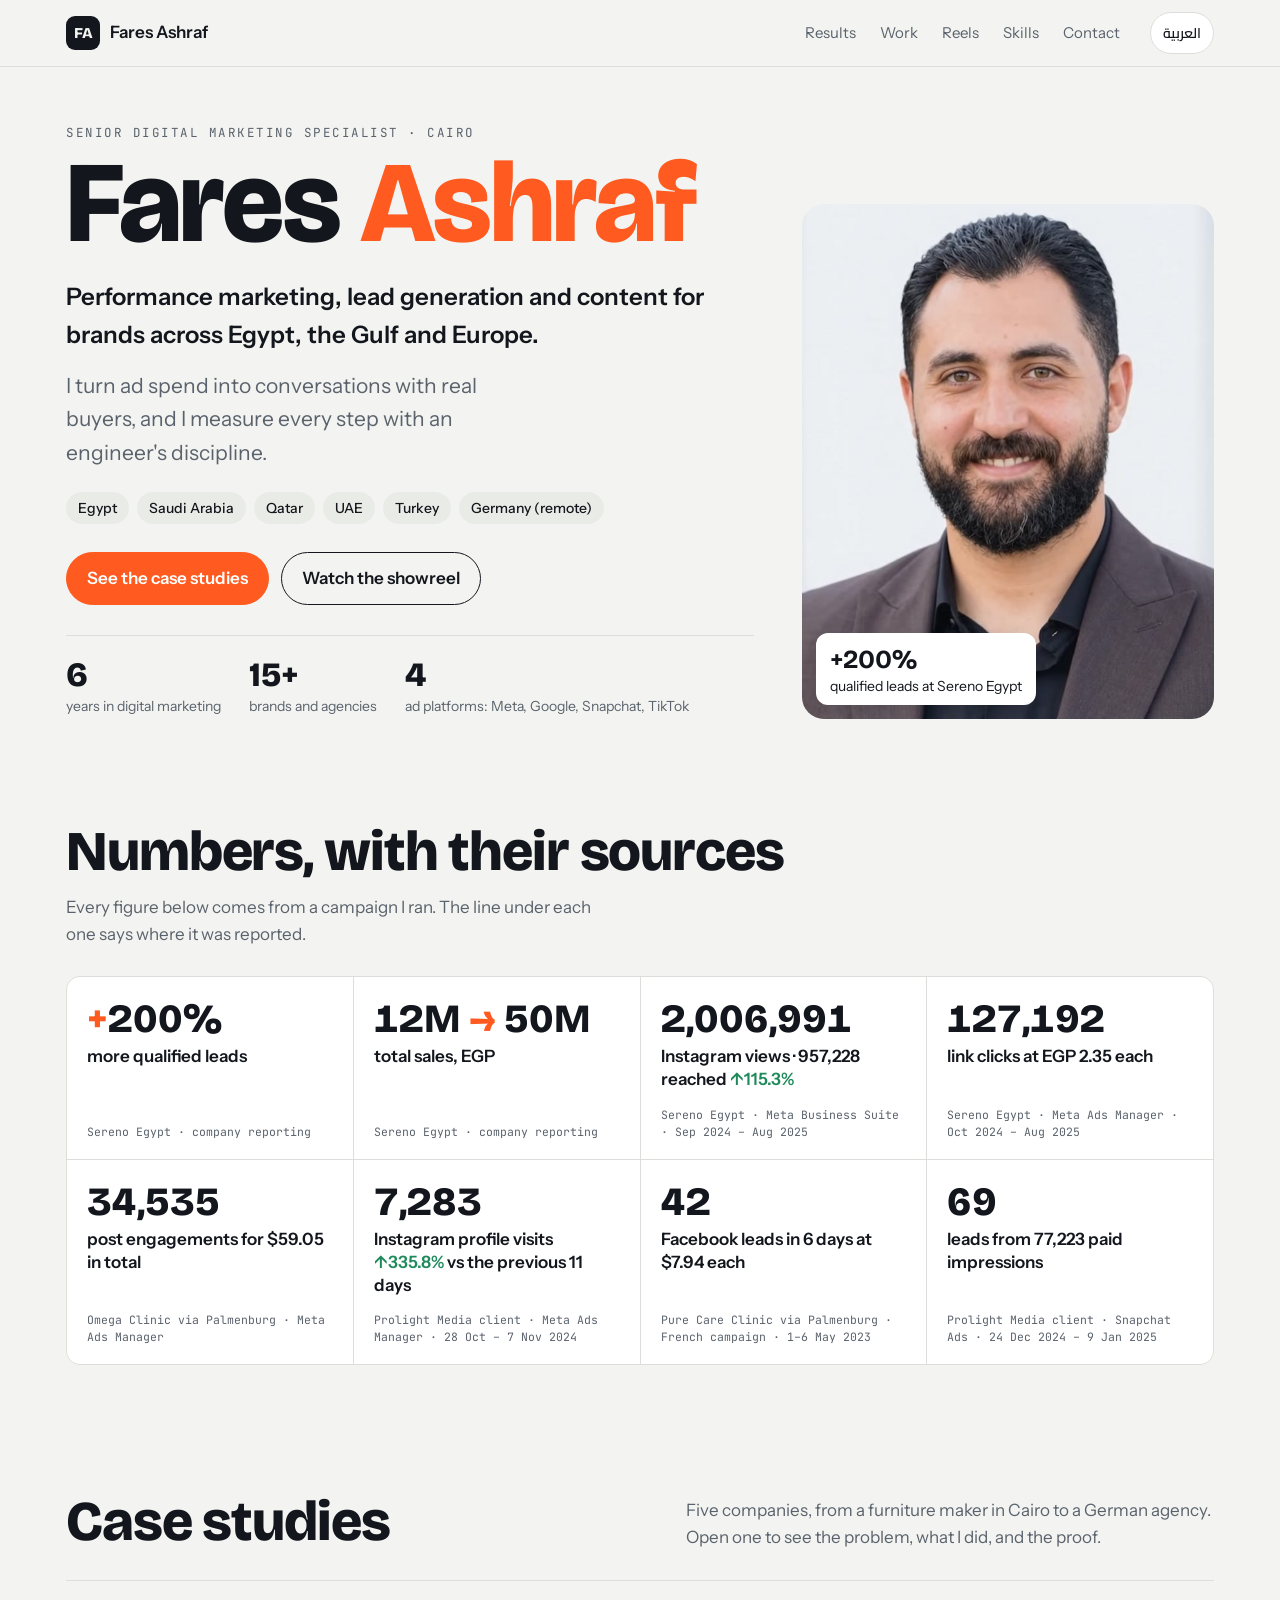
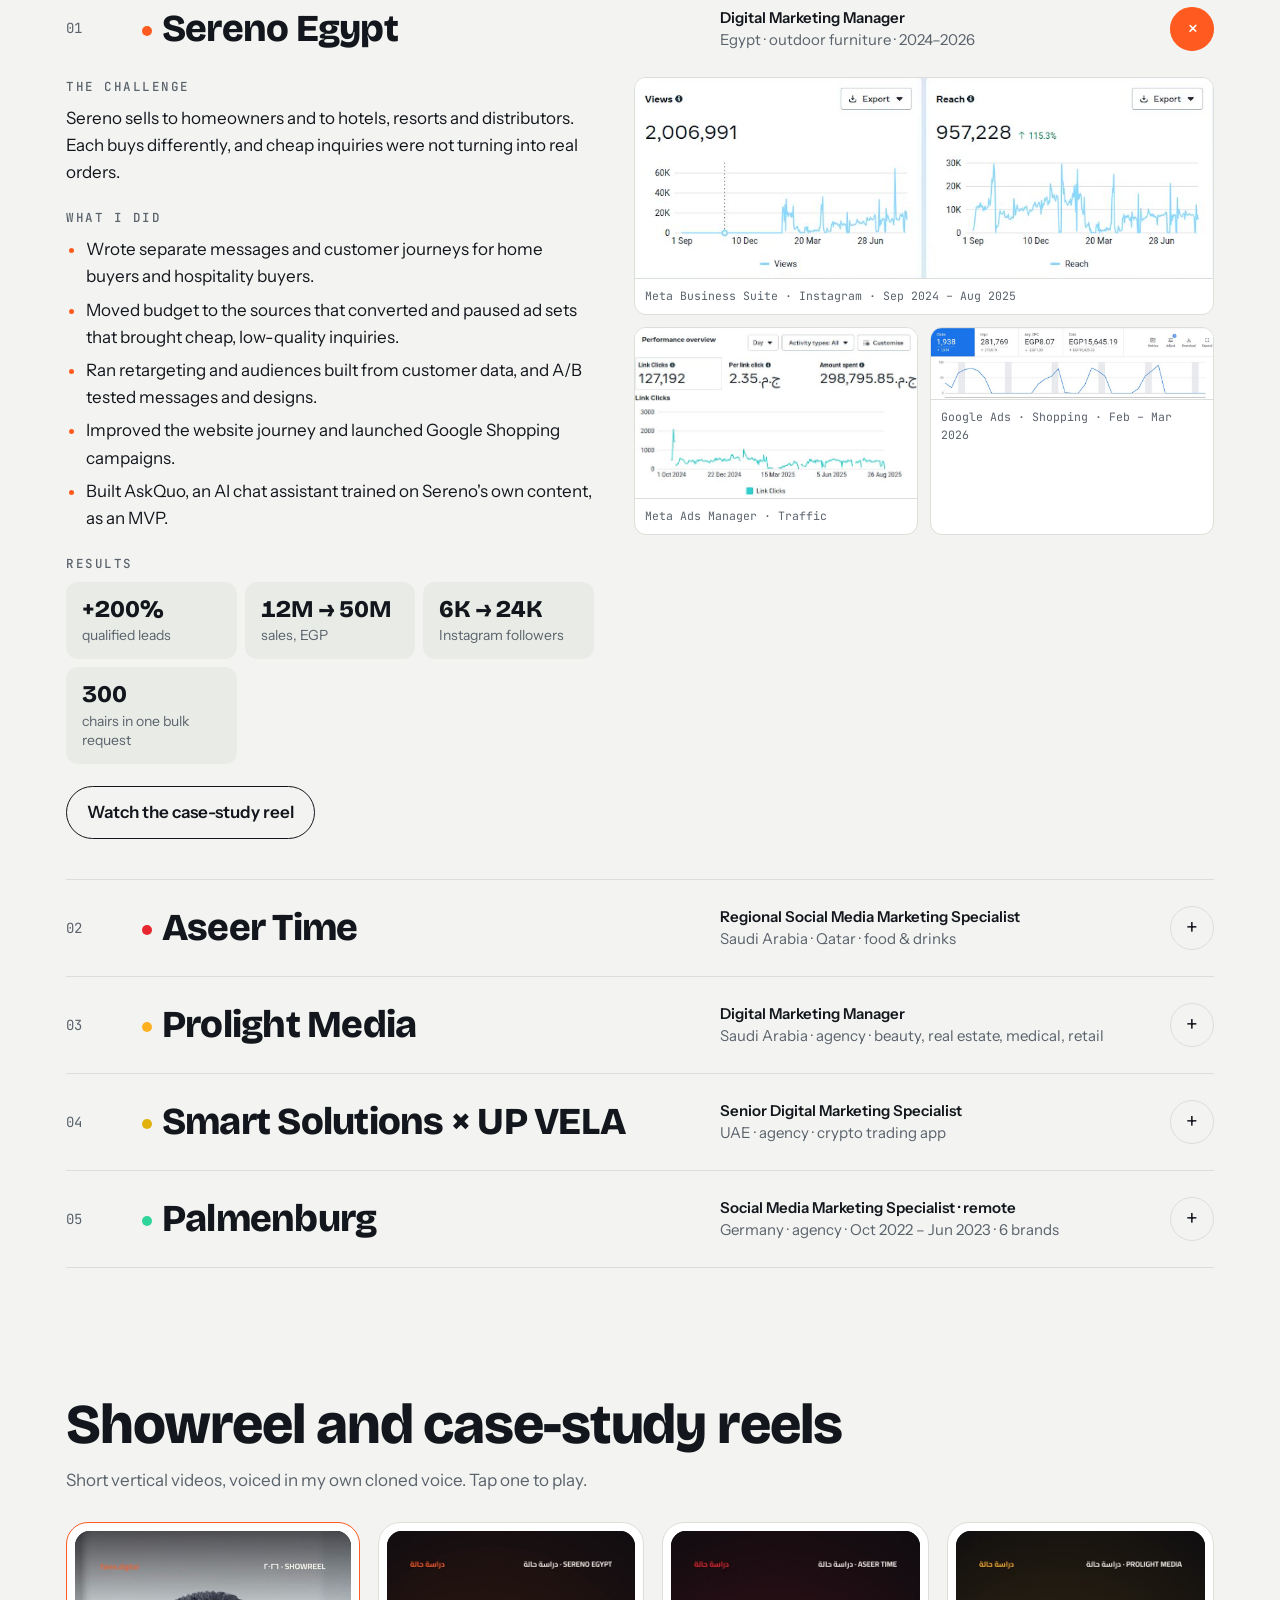
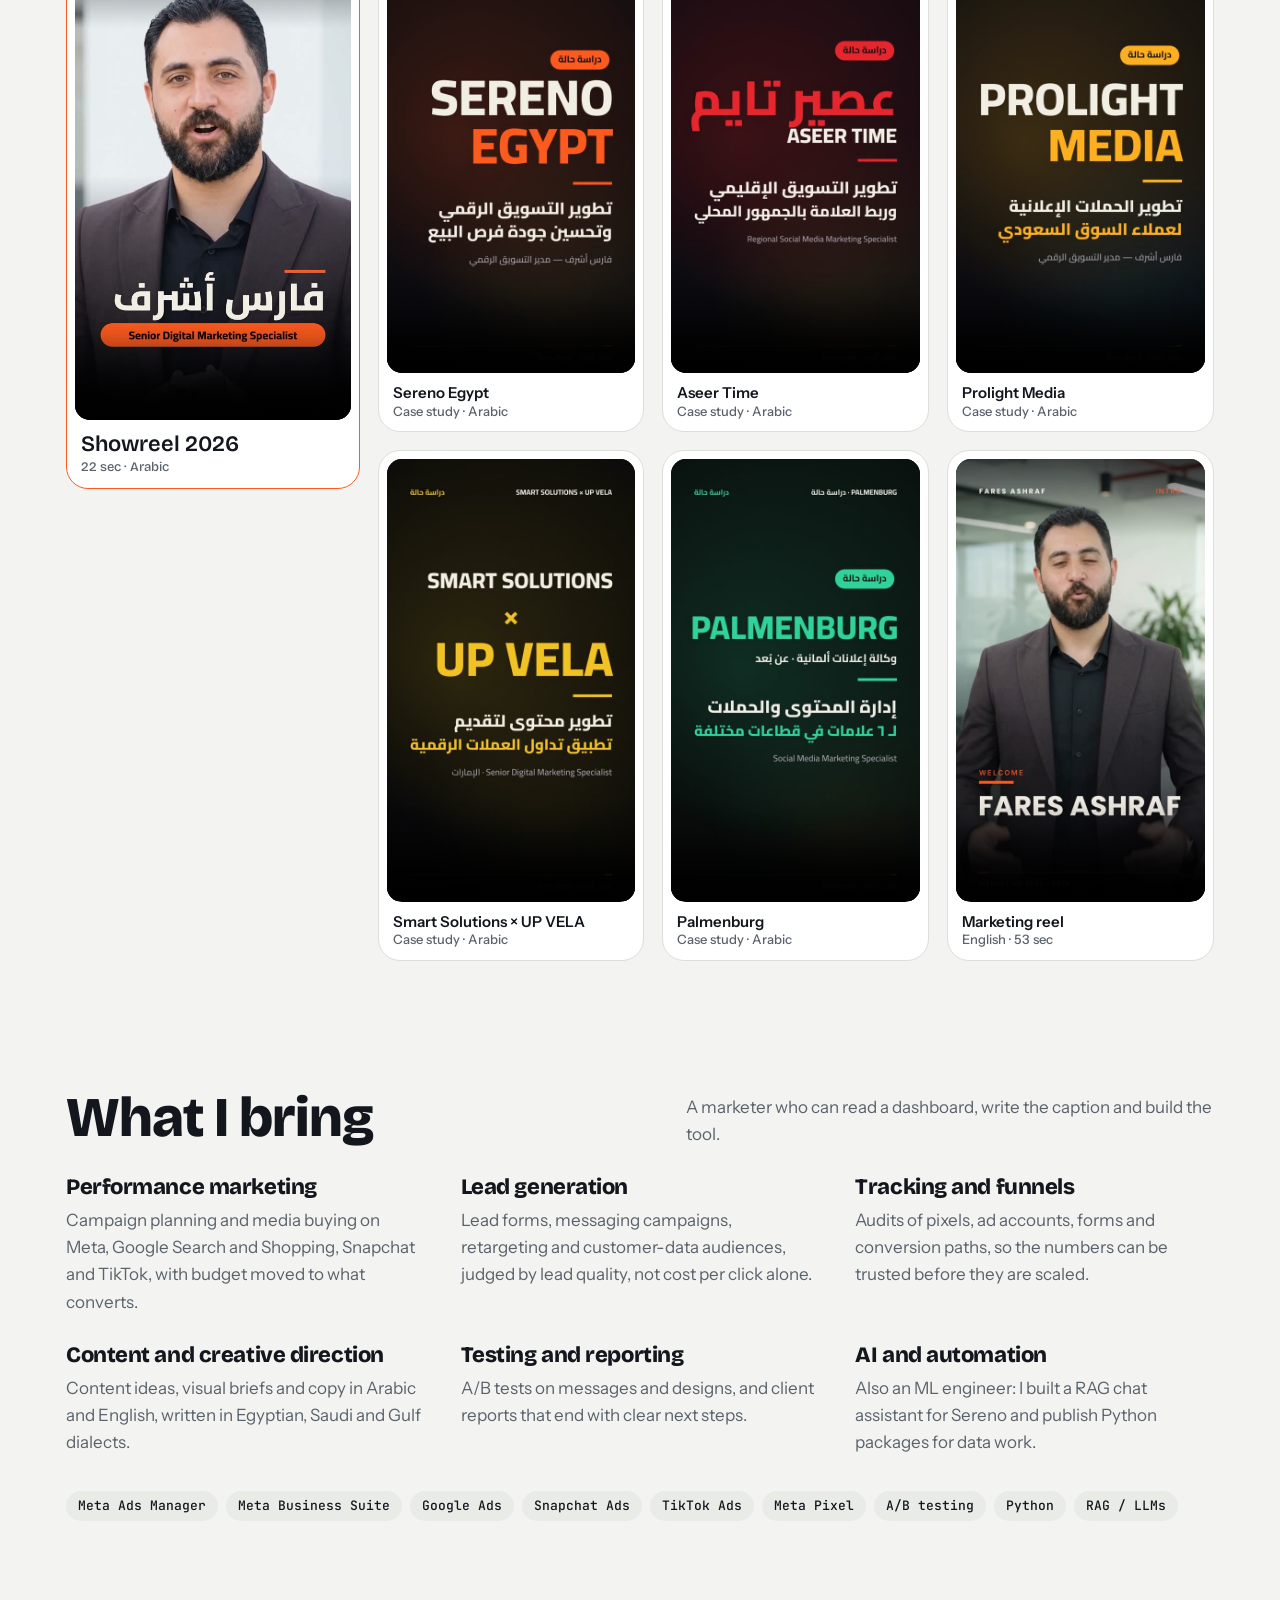
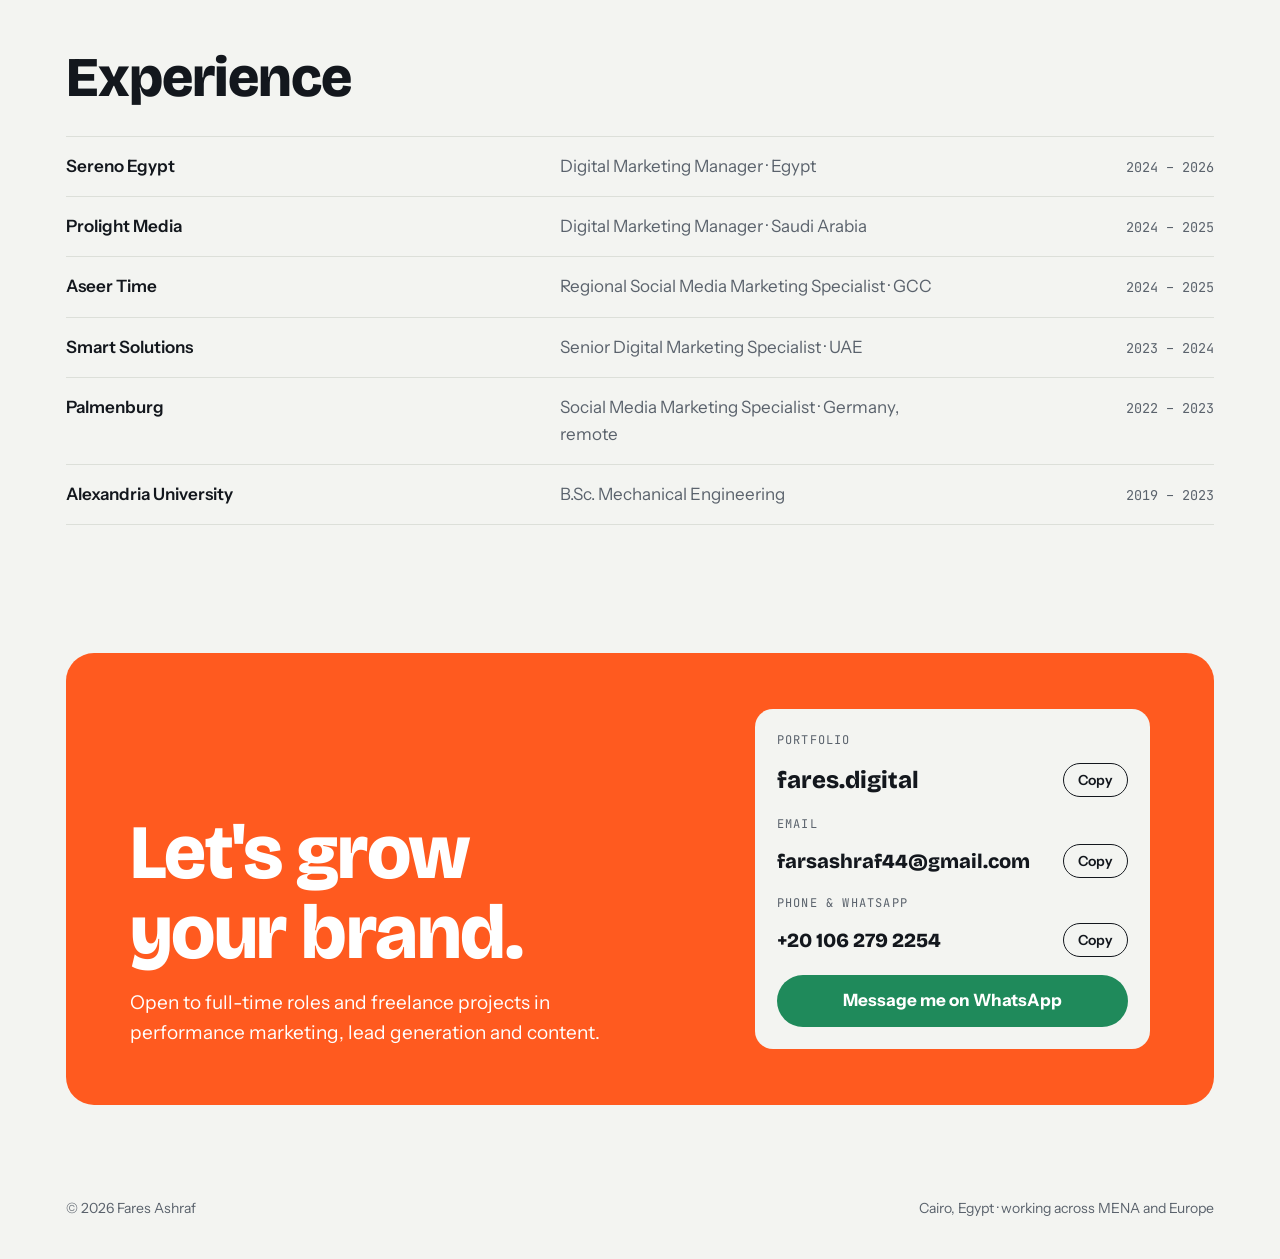
==== index.html @ 630a59ff "Add fares.digital portfolio site Static single-page portfolio (English/Arabic) with case studies, so" ====
<!doctype html>
<html lang="en" dir="ltr">
<head>
<meta charset="utf-8">
<meta name="viewport" content="width=device-width, initial-scale=1, viewport-fit=cover">
<title>Fares Ashraf · Marketing Portfolio</title>
<meta name="description" content="Fares Ashraf — Senior Digital Marketing Specialist. Performance marketing, lead generation and content for brands in Egypt, the Gulf and Europe.">
<meta name="author" content="Fares Ashraf">
<link rel="canonical" href="https://fares.digital/">
<link rel="icon" href="assets/favicon.svg" type="image/svg+xml">
<meta property="og:type" content="website">
<meta property="og:url" content="https://fares.digital/">
<meta property="og:title" content="Fares Ashraf · Senior Digital Marketing Specialist">
<meta property="og:description" content="Performance marketing, lead generation and content for brands across Egypt, the Gulf and Europe. Case studies, sourced results and showreel.">
<meta property="og:image" content="https://fares.digital/assets/img/og-image.jpg">
<meta name="twitter:card" content="summary_large_image">
<meta name="theme-color" content="#F3F4F1" media="(prefers-color-scheme: light)">
<meta name="theme-color" content="#0F1215" media="(prefers-color-scheme: dark)">
<link rel="preconnect" href="https://fonts.googleapis.com">
<link rel="preconnect" href="https://fonts.gstatic.com" crossorigin>
<link rel="stylesheet" href="https://fonts.googleapis.com/css2?family=Bricolage+Grotesque:opsz,wght@12..96,600;12..96,800&family=Instrument+Sans:wght@400;500;600&family=JetBrains+Mono:wght@500&family=Cairo:wght@500;700;800&display=swap">
<style>
:root{padding-top:env(safe-area-inset-top,0px);padding-bottom:env(safe-area-inset-bottom,0px)}
body{margin:0} img{max-width:100%} [hidden]{display:none!important}
</style>
<style>
/* Layout: an ad-manager ledger — every result is a KPI tile with its source line; case studies are campaign rows you open. */
:root{
  --paper:#F3F4F1; --card:#FFFFFF; --ink:#13171D; --muted:#5A626C; --line:#DCDFD9;
  --accent:#FF5A1F; --accent-ink:#B63B0D; --on-accent:#FFFFFF; --good:#1F8A5B; --chip:#E9ECE6;
  --display:"Bricolage Grotesque","Cairo",ui-sans-serif,system-ui,sans-serif;
  --body:"Instrument Sans","Cairo",ui-sans-serif,system-ui,sans-serif;
  --mono:"JetBrains Mono",ui-monospace,SFMono-Regular,Menlo,monospace;
  --r:14px; --max:1180px;
}
@media (prefers-color-scheme: dark){:root:not([data-theme="light"]){
  --paper:#0F1215; --card:#161A1F; --ink:#ECEDE9; --muted:#9AA2AB; --line:#262B32;
  --accent:#FF6A33; --accent-ink:#FF8D61; --on-accent:#140A05; --good:#4CC28E; --chip:#1E232A; color-scheme:dark}}
:root[data-theme="dark"]{
  --paper:#0F1215; --card:#161A1F; --ink:#ECEDE9; --muted:#9AA2AB; --line:#262B32;
  --accent:#FF6A33; --accent-ink:#FF8D61; --on-accent:#140A05; --good:#4CC28E; --chip:#1E232A; color-scheme:dark}
html[lang="ar"]{--display:"Cairo",ui-sans-serif,system-ui,sans-serif;--body:"Cairo",ui-sans-serif,system-ui,sans-serif}

*{box-sizing:border-box}
html{scroll-behavior:smooth}
@media (prefers-reduced-motion: reduce){html{scroll-behavior:auto}*{animation:none!important;transition:none!important}}
body{background:var(--paper);color:var(--ink);font-family:var(--body);font-size:17px;line-height:1.6;-webkit-font-smoothing:antialiased}
body::before{content:"";position:fixed;inset:0 0 auto;height:env(safe-area-inset-top,0px);z-index:10;background:var(--paper)}
a{color:inherit}
:focus-visible{outline:3px solid var(--accent);outline-offset:3px;border-radius:6px}
.wrap{max-width:var(--max);margin:0 auto;padding-left:max(16px,env(safe-area-inset-left,0px));padding-right:max(16px,env(safe-area-inset-right,0px))}
h1,h2,h3{font-family:var(--display);line-height:1.05;text-wrap:balance;margin:0;letter-spacing:-.02em}
html[lang="ar"] h1,html[lang="ar"] h2,html[lang="ar"] h3{letter-spacing:0;line-height:1.25}
p{margin:0}
.eyebrow{font-family:var(--mono);font-size:12.5px;letter-spacing:.12em;text-transform:uppercase;color:var(--muted)}
html[lang="ar"] .eyebrow{font-family:var(--body);letter-spacing:0;font-size:14px;font-weight:700}
.mono{font-family:var(--mono);font-variant-numeric:tabular-nums}

/* header */
header{position:sticky;top:env(safe-area-inset-top,0px);z-index:20;background:color-mix(in oklab,var(--paper) 88%,transparent);backdrop-filter:blur(10px);border-bottom:1px solid var(--line)}
.bar{display:flex;align-items:center;gap:20px;padding-block:12px}
.mark{display:flex;align-items:center;gap:10px;text-decoration:none;font-weight:600}
.mark b{display:grid;place-items:center;width:34px;height:34px;border-radius:9px;background:var(--ink);color:var(--paper);font-family:var(--display);font-weight:800;font-size:15px}
nav{display:flex;gap:4px;margin-inline-start:auto;flex-wrap:wrap}
nav a{text-decoration:none;font-size:15px;padding:6px 10px;border-radius:8px;color:var(--muted)}
nav a:hover{color:var(--ink);background:var(--chip)}
.lang{border:1px solid var(--line);background:var(--card);color:var(--ink);font:600 14px var(--body);padding:7px 12px;border-radius:999px;cursor:pointer}
.lang:hover{border-color:var(--ink)}
@media (max-width:760px){nav{display:none}.lang{margin-inline-start:auto}}

/* hero */
.hero{display:grid;grid-template-columns:1.25fr .75fr;gap:48px;align-items:end;padding-block:56px 40px}
.hero h1{font-size:clamp(56px,9vw,124px);font-weight:800}
.hero h1 span{color:var(--accent)}
.role{font-size:clamp(19px,2.2vw,24px);font-weight:600;margin-top:14px}
.thesis{font-size:clamp(18px,1.8vw,21px);color:var(--muted);max-width:34ch;margin-top:14px}
.markets{display:flex;flex-wrap:wrap;gap:8px;margin-top:22px}
.chip{background:var(--chip);border-radius:999px;padding:5px 12px;font-size:14px;font-weight:500}
.ctas{display:flex;flex-wrap:wrap;gap:12px;margin-top:28px}
.btn{display:inline-flex;align-items:center;gap:8px;text-decoration:none;font-weight:600;padding:12px 20px;border-radius:999px;border:1.5px solid var(--ink)}
.btn.primary{background:var(--accent);border-color:var(--accent);color:var(--on-accent)}
.btn:hover{transform:translateY(-1px)}
.portrait{position:relative;border-radius:22px;overflow:hidden;aspect-ratio:4/5;max-width:100%;background:var(--chip)}
.portrait img{width:100%;height:100%;object-fit:cover;display:block}
.portrait .tag{position:absolute;inset-inline-start:14px;bottom:14px;background:var(--card);color:var(--ink);border-radius:12px;padding:10px 14px;font-size:14px;line-height:1.3;box-shadow:0 6px 24px rgba(0,0,0,.12)}
.portrait .tag strong{display:block;font-family:var(--display);font-size:26px}
.facts{display:flex;flex-wrap:wrap;gap:28px;margin-top:30px;padding-top:22px;border-top:1px solid var(--line)}
.facts div{min-width:0}
.facts strong{display:block;font-family:var(--display);font-size:34px;font-weight:800;line-height:1}
.facts span{font-size:14px;color:var(--muted)}
@media (max-width:860px){.hero{grid-template-columns:1fr;gap:28px;padding-block:32px}.portrait{max-width:420px}}

/* sections */
section{padding-block:64px}
.sec-head{display:flex;flex-wrap:wrap;align-items:end;justify-content:space-between;gap:12px 24px;margin-bottom:28px}
.sec-head h2{font-size:clamp(34px,4.6vw,56px);font-weight:800}
.sec-head p{color:var(--muted);max-width:48ch}

/* ledger */
.ledger{display:grid;grid-template-columns:repeat(4,minmax(0,1fr));gap:1px;background:var(--line);border:1px solid var(--line);border-radius:var(--r);overflow:hidden}
.kpi{background:var(--card);padding:22px 20px 18px;display:flex;flex-direction:column;gap:6px;min-width:0}
.kpi .v{font-family:var(--display);font-weight:800;font-size:clamp(30px,3.2vw,40px);line-height:1;font-variant-numeric:tabular-nums}
.kpi .v em{font-style:normal;color:var(--accent)}
.kpi .l{font-weight:600;line-height:1.35}
.kpi .s{margin-top:auto;padding-top:10px;font-family:var(--mono);font-size:11.5px;color:var(--muted);line-height:1.45}
html[lang="ar"] .kpi .s{font-family:var(--body);font-size:12.5px}
.kpi .up{color:var(--good);font-weight:600}
@media (max-width:980px){.ledger{grid-template-columns:repeat(2,minmax(0,1fr))}}
@media (max-width:420px){.ledger{grid-template-columns:1fr}}

/* work */
.case{border-top:1px solid var(--line)}
.case:last-child{border-bottom:1px solid var(--line)}
.case summary{list-style:none;cursor:pointer;display:grid;grid-template-columns:56px minmax(0,1.3fr) minmax(0,1fr) auto;gap:20px;align-items:center;padding-block:26px}
.case summary::-webkit-details-marker{display:none}
.case .no{font-family:var(--mono);color:var(--muted);font-size:14px}
.case h3{font-size:clamp(26px,3vw,38px);font-weight:800}
.case .meta{color:var(--muted);font-size:15px;line-height:1.45}
.case .meta b{color:var(--ink);font-weight:600;display:block}
.case .open{width:44px;height:44px;border-radius:50%;border:1.5px solid var(--line);display:grid;place-items:center;font-size:22px;transition:transform .25s,background .2s}
.case[open] .open{transform:rotate(45deg);background:var(--accent);border-color:var(--accent);color:var(--on-accent)}
.case summary:hover .open{border-color:var(--ink)}
.case .dot{display:inline-block;width:10px;height:10px;border-radius:50%;margin-inline-end:10px;vertical-align:middle}
@media (max-width:760px){.case summary{grid-template-columns:minmax(0,1fr) auto;gap:8px 14px}.case .no{display:none}.case .meta{grid-column:1/2}}
.body{display:grid;grid-template-columns:minmax(0,1fr) minmax(0,1.1fr);gap:40px;padding-bottom:40px}
.body h4{font-family:var(--mono);font-weight:500;font-size:12.5px;letter-spacing:.12em;text-transform:uppercase;color:var(--muted);margin:22px 0 8px}
html[lang="ar"] .body h4{font-family:var(--body);letter-spacing:0;font-size:14px;font-weight:700}
.body h4:first-child{margin-top:0}
.body ul{margin:0;padding-inline-start:20px;display:grid;gap:6px}
.body li::marker{color:var(--accent)}
.res{display:grid;grid-template-columns:repeat(auto-fill,minmax(160px,1fr));gap:8px}
.res>span{background:var(--chip);border-radius:12px;padding:14px 16px;display:flex;flex-direction:column;gap:4px;min-width:0}
.res strong{font-family:var(--display);font-weight:800;font-size:24px;line-height:1.1;font-variant-numeric:tabular-nums}
.res strong+span{font-size:14px;line-height:1.35;color:var(--muted)}
.gallery{display:grid;grid-template-columns:repeat(2,minmax(0,1fr));gap:12px;align-content:start}
.gallery figure{margin:0;background:var(--card);border:1px solid var(--line);border-radius:12px;overflow:hidden}
.gallery figure.wide{grid-column:1/-1}
.gallery img{display:block;width:100%;height:auto}
.gallery figcaption{font-family:var(--mono);font-size:11.5px;color:var(--muted);padding:8px 10px;border-top:1px solid var(--line)}
html[lang="ar"] .gallery figcaption{font-family:var(--body);font-size:12.5px}
.reelbtn{margin-top:22px}
@media (max-width:860px){.body{grid-template-columns:1fr;gap:24px}}

/* reels */
.reels{display:grid;grid-template-columns:1.1fr repeat(3,minmax(0,1fr));gap:18px;align-items:start}
.phone{background:var(--card);border:1px solid var(--line);border-radius:22px;padding:8px;min-width:0}
.phone video{width:100%;aspect-ratio:9/16;max-width:100%;border-radius:15px;background:#000;display:block}
.phone p{font-weight:600;font-size:15px;padding:10px 6px 4px;line-height:1.3}
.phone small{display:block;color:var(--muted);font-weight:500;font-size:13px}
.phone.feature{grid-row:span 2;border-color:var(--accent)}
.phone.feature p{font-family:var(--display);font-size:22px}
@media (max-width:980px){.reels{grid-template-columns:repeat(2,minmax(0,1fr))}.phone.feature{grid-column:1/-1;grid-row:auto;max-width:440px}}

/* skills */
.skills{display:grid;grid-template-columns:repeat(3,minmax(0,1fr));gap:28px 36px}
.skill{min-width:0}
.skill h3{font-size:22px;font-weight:800;margin-bottom:8px}
.skill p{color:var(--muted)}
.tools{display:flex;flex-wrap:wrap;gap:8px;margin-top:34px}
.tools .chip{font-family:var(--mono);font-size:13px}
@media (max-width:860px){.skills{grid-template-columns:repeat(2,minmax(0,1fr))}}
@media (max-width:520px){.skills{grid-template-columns:1fr}}

/* experience */
.xp{display:grid;gap:0;border-top:1px solid var(--line)}
.xp div{display:grid;grid-template-columns:minmax(0,1.2fr) minmax(0,1fr) minmax(0,.6fr);gap:16px;padding-block:16px;border-bottom:1px solid var(--line);align-items:baseline}
.xp b{font-weight:600}
.xp span{color:var(--muted)}
.xp .when{font-family:var(--mono);font-size:13.5px;text-align:end;color:var(--muted)}
@media (max-width:640px){.xp div{grid-template-columns:1fr;gap:2px}.xp .when{text-align:start}}

/* contact */
.contact{background:var(--accent);color:var(--on-accent);border-radius:28px;padding-block:56px;padding-inline:clamp(24px,5vw,64px);display:grid;grid-template-columns:1.2fr .8fr;gap:32px;align-items:end}
.contact h2{font-size:clamp(40px,6vw,84px);font-weight:800}
.contact p{font-size:19px;margin-top:14px;max-width:38ch}
.contact .card{background:var(--paper);color:var(--ink);border-radius:18px;padding:22px;display:grid;gap:10px}
.contact .card .row{display:flex;align-items:center;justify-content:space-between;gap:12px;flex-wrap:wrap}
.contact .card .k{font-family:var(--mono);font-size:12px;letter-spacing:.1em;text-transform:uppercase;color:var(--muted)}
.contact .card .val{font-family:var(--display);font-size:24px;font-weight:800;word-break:break-all}
.contact .card .val.sm{font-size:20px}
.contact .card .k:not(:first-child){margin-top:6px}
.wa{margin-top:8px;display:block;text-align:center;text-decoration:none;font-weight:700;padding:12px 16px;border-radius:999px;background:#1F8A5B;color:#FFFFFF}
.wa:hover{filter:brightness(1.08)}
.copy{border:1.5px solid var(--ink);background:transparent;color:var(--ink);font:600 14px var(--body);padding:7px 14px;border-radius:999px;cursor:pointer}
@media (max-width:860px){.contact{grid-template-columns:1fr}}
html[lang="ar"] .kpi .v,html[lang="ar"] .res strong,html[lang="ar"] .facts strong,html[lang="ar"] .portrait .tag strong{direction:ltr;text-align:right;unicode-bidi:isolate}
footer{padding-block:28px 40px;color:var(--muted);font-size:14px;display:flex;justify-content:space-between;flex-wrap:wrap;gap:8px}
</style>
</head>
<body>

<header>
  <div class="wrap bar">
    <a class="mark" href="#top"><b>FA</b><span data-i18n="brand">Fares Ashraf</span></a>
    <nav aria-label="Sections">
      <a href="#results" data-i18n="nav1">Results</a>
      <a href="#work" data-i18n="nav2">Work</a>
      <a href="#reels" data-i18n="nav3">Reels</a>
      <a href="#skills" data-i18n="nav4">Skills</a>
      <a href="#contact" data-i18n="nav5">Contact</a>
    </nav>
    <button class="lang" id="lang" type="button" aria-label="Switch language">العربية</button>
  </div>
</header>

<main id="top">
  <div class="wrap hero">
    <div>
      <p class="eyebrow" data-i18n="eyebrow">Senior Digital Marketing Specialist · Cairo</p>
      <h1 data-i18n="name">Fares <span>Ashraf</span></h1>
      <p class="role" data-i18n="role">Performance marketing, lead generation and content for brands across Egypt, the Gulf and Europe.</p>
      <p class="thesis" data-i18n="thesis">I turn ad spend into conversations with real buyers, and I measure every step with an engineer's discipline.</p>
      <div class="markets" aria-label="Markets">
        <span class="chip" data-i18n="m1">Egypt</span><span class="chip" data-i18n="m2">Saudi Arabia</span><span class="chip" data-i18n="m3">Qatar</span>
        <span class="chip" data-i18n="m4">UAE</span><span class="chip" data-i18n="m5">Turkey</span><span class="chip" data-i18n="m6">Germany (remote)</span>
      </div>
      <div class="ctas">
        <a class="btn primary" href="#work" data-i18n="cta1">See the case studies</a>
        <a class="btn" href="#reels" data-i18n="cta2">Watch the showreel</a>
      </div>
      <div class="facts">
        <div><strong>6</strong><span data-i18n="f1">years in digital marketing</span></div>
        <div><strong>15+</strong><span data-i18n="f2">brands and agencies</span></div>
        <div><strong>4</strong><span data-i18n="f3">ad platforms: Meta, Google, Snapchat, TikTok</span></div>
      </div>
    </div>
    <div class="portrait">
      <img src="assets/img/portrait.jpg" alt="Portrait of Fares Ashraf" width="640" height="800">
      <div class="tag"><strong>+200%</strong><span data-i18n="tag">qualified leads at Sereno Egypt</span></div>
    </div>
  </div>

  <section id="results">
    <div class="wrap">
      <div class="sec-head">
        <h2 data-i18n="r_h">Numbers, with their sources</h2>
        <p data-i18n="r_p">Every figure below comes from a campaign I ran. The line under each one says where it was reported.</p>
      </div>
      <div class="ledger">
        <div class="kpi"><div class="v"><em>+</em>200%</div><div class="l" data-i18n="k1">more qualified leads</div><div class="s" data-i18n="k1s">Sereno Egypt · company reporting</div></div>
        <div class="kpi"><div class="v">12M <em>→</em> 50M</div><div class="l" data-i18n="k2">total sales, EGP</div><div class="s" data-i18n="k2s">Sereno Egypt · company reporting</div></div>
        <div class="kpi"><div class="v">2,006,991</div><div class="l" data-i18n="k3">Instagram views · 957,228 reached <span class="up">↑115.3%</span></div><div class="s" data-i18n="k3s">Sereno Egypt · Meta Business Suite · Sep 2024 – Aug 2025</div></div>
        <div class="kpi"><div class="v">127,192</div><div class="l" data-i18n="k4">link clicks at EGP 2.35 each</div><div class="s" data-i18n="k4s">Sereno Egypt · Meta Ads Manager · Oct 2024 – Aug 2025</div></div>
        <div class="kpi"><div class="v">34,535</div><div class="l" data-i18n="k5">post engagements for $59.05 in total</div><div class="s" data-i18n="k5s">Omega Clinic via Palmenburg · Meta Ads Manager</div></div>
        <div class="kpi"><div class="v">7,283</div><div class="l" data-i18n="k6">Instagram profile visits <span class="up">↑335.8%</span> vs the previous 11 days</div><div class="s" data-i18n="k6s">Prolight Media client · Meta Ads Manager · 28 Oct – 7 Nov 2024</div></div>
        <div class="kpi"><div class="v">42</div><div class="l" data-i18n="k7">Facebook leads in 6 days at $7.94 each</div><div class="s" data-i18n="k7s">Pure Care Clinic via Palmenburg · French campaign · 1–6 May 2023</div></div>
        <div class="kpi"><div class="v">69</div><div class="l" data-i18n="k8">leads from 77,223 paid impressions</div><div class="s" data-i18n="k8s">Prolight Media client · Snapchat Ads · 24 Dec 2024 – 9 Jan 2025</div></div>
      </div>
    </div>
  </section>

  <section id="work">
    <div class="wrap">
      <div class="sec-head">
        <h2 data-i18n="w_h">Case studies</h2>
        <p data-i18n="w_p">Five companies, from a furniture maker in Cairo to a German agency. Open one to see the problem, what I did, and the proof.</p>
      </div>

      <details class="case" open>
        <summary><span class="no">01</span><h3><span class="dot" style="background:#FF5A1F"></span>Sereno Egypt</h3><div class="meta"><b data-i18n="c1r">Digital Marketing Manager</b><span data-i18n="c1m">Egypt · outdoor furniture · 2024–2026</span></div><span class="open" aria-hidden="true">+</span></summary>
        <div class="body">
          <div>
            <h4 data-i18n="lbl_ch">The challenge</h4>
            <p data-i18n="c1ch">Sereno sells to homeowners and to hotels, resorts and distributors. Each buys differently, and cheap inquiries were not turning into real orders.</p>
            <h4 data-i18n="lbl_do">What I did</h4>
            <ul>
              <li data-i18n="c1d1">Wrote separate messages and customer journeys for home buyers and hospitality buyers.</li>
              <li data-i18n="c1d2">Moved budget to the sources that converted and paused ad sets that brought cheap, low-quality inquiries.</li>
              <li data-i18n="c1d3">Ran retargeting and audiences built from customer data, and A/B tested messages and designs.</li>
              <li data-i18n="c1d4">Improved the website journey and launched Google Shopping campaigns.</li>
              <li data-i18n="c1d5">Built AskQuo, an AI chat assistant trained on Sereno's own content, as an MVP.</li>
            </ul>
            <h4 data-i18n="lbl_res">Results</h4>
            <div class="res">
              <span><strong>+200%</strong><span data-i18n="c1x1">qualified leads</span></span>
              <span><strong>12M → 50M</strong><span data-i18n="c1x2">sales, EGP</span></span>
              <span><strong>6K → 24K</strong><span data-i18n="c1x3">Instagram followers</span></span>
              <span><strong>300</strong><span data-i18n="c1x4">chairs in one bulk request</span></span>
            </div>
            <a class="btn reelbtn" href="#reel-sereno" data-i18n="watch">Watch the case-study reel</a>
          </div>
          <div class="gallery">
            <figure class="wide"><img loading="lazy" src="assets/img/sereno-ig.jpg" alt="Meta Business Suite chart: 2,006,991 views and 957,228 reach" width="891" height="309"><figcaption data-i18n="g_s1">Meta Business Suite · Instagram · Sep 2024 – Aug 2025</figcaption></figure>
            <figure><img loading="lazy" src="assets/img/sereno-traffic.jpg" alt="Meta Ads Manager: 127,192 link clicks" width="615" height="372"><figcaption data-i18n="g_s2">Meta Ads Manager · Traffic</figcaption></figure>
            <figure><img loading="lazy" src="assets/img/sereno-google.jpg" alt="Google Ads Shopping campaign: 1,938 clicks, 281,769 impressions" width="900" height="228"><figcaption data-i18n="g_s3">Google Ads · Shopping · Feb – Mar 2026</figcaption></figure>
          </div>
        </div>
      </details>

      <details class="case">
        <summary><span class="no">02</span><h3><span class="dot" style="background:#E8262F"></span>Aseer Time</h3><div class="meta"><b data-i18n="c2r">Regional Social Media Marketing Specialist</b><span data-i18n="c2m">Saudi Arabia · Qatar · food &amp; drinks</span></div><span class="open" aria-hidden="true">+</span></summary>
        <div class="body">
          <div>
            <h4 data-i18n="lbl_ch">The challenge</h4>
            <p data-i18n="c2ch">One juice and dessert brand, several markets. Each audience needed to hear the brand in its own dialect and around its own occasions.</p>
            <h4 data-i18n="lbl_do">What I did</h4>
            <ul>
              <li data-i18n="c2d1">Wrote captions in Saudi, Qatari and wider Gulf dialects, tied to local life and occasions.</li>
              <li data-i18n="c2d2">Built a content plan of 14 ideas over 6 weeks, with a paid budget of at least $20 a day per account and A/B tests on every piece.</li>
              <li data-i18n="c2d3">Planned the Flamingo range launch in Saudi Arabia and Qatar.</li>
              <li data-i18n="c2d4">Ran Ramadan, Eid and national-day campaigns on Meta and Snapchat, plus influencer collaborations.</li>
              <li data-i18n="c2d5">Designed branch sales contests that reward growth on a single product.</li>
            </ul>
            <a class="btn reelbtn" href="#reel-aseer" data-i18n="watch">Watch the case-study reel</a>
          </div>
          <div class="gallery">
            <figure><img loading="lazy" src="assets/img/aseer-pool.jpg" alt="Aseer Time summer post with Gulf-dialect headline" width="860" height="1075"><figcaption data-i18n="g_a1">Gulf-dialect summer post</figcaption></figure>
            <figure><img loading="lazy" src="assets/img/aseer-offer.jpg" alt="Aseer Time weekend offer post" width="860" height="860"><figcaption data-i18n="g_a2">Weekend offer · Iraq market</figcaption></figure>
            <figure><img loading="lazy" src="assets/img/aseer-contest.jpg" alt="Branch sales contest post" width="760" height="760"><figcaption data-i18n="g_a3">Branch sales contest</figcaption></figure>
            <figure><img loading="lazy" src="assets/img/aseer-plan.jpg" alt="Excerpt of the content plan table" width="900" height="263"><figcaption data-i18n="g_a4">Content plan · Aug – Sep 2024</figcaption></figure>
          </div>
        </div>
      </details>

      <details class="case">
        <summary><span class="no">03</span><h3><span class="dot" style="background:#FFB020"></span>Prolight Media</h3><div class="meta"><b data-i18n="c3r">Digital Marketing Manager</b><span data-i18n="c3m">Saudi Arabia · agency · beauty, real estate, medical, retail</span></div><span class="open" aria-hidden="true">+</span></summary>
        <div class="body">
          <div>
            <h4 data-i18n="lbl_ch">The challenge</h4>
            <p data-i18n="c3ch">Clients in very different sectors, each with its own buying decision, and ad results that only made sense once the tracking behind them was checked.</p>
            <h4 data-i18n="lbl_do">What I did</h4>
            <ul>
              <li data-i18n="c3d1">Built a strategy per business, matching message, design and targeting to its buyers.</li>
              <li data-i18n="c3d2">Audited Business Suite, ad accounts, tracking pixels, lead forms and conversion paths to find gaps.</li>
              <li data-i18n="c3d3">Coordinated designers, copywriters and media buyers around one campaign goal.</li>
              <li data-i18n="c3d4">Wrote client reports with clear next steps, backed by A/B tests, to lower acquisition cost.</li>
            </ul>
            <h4 data-i18n="lbl_res">Results</h4>
            <div class="res">
              <span><strong>7,283</strong><span data-i18n="c3x1">profile visits, +335.8%</span></span>
              <span><strong>22,002</strong><span data-i18n="c3x2">engagements at SAR 0.06</span></span>
              <span><strong>159</strong><span data-i18n="c3x3">sales conversations in a month</span></span>
              <span><strong>69</strong><span data-i18n="c3x4">Snapchat leads at $15.75</span></span>
            </div>
            <a class="btn reelbtn" href="#reel-prolight" data-i18n="watch">Watch the case-study reel</a>
          </div>
          <div class="gallery">
            <figure class="wide"><img loading="lazy" src="assets/img/pro-visits.jpg" alt="Meta Ads Manager: 7,283 Instagram profile visits" width="900" height="484"><figcaption data-i18n="g_p1">Meta Ads Manager · Profile visits · 28 Oct – 7 Nov 2024</figcaption></figure>
            <figure><img loading="lazy" src="assets/img/pro-engage.jpg" alt="Meta Ads Manager: 22,002 post engagements" width="633" height="411"><figcaption data-i18n="g_p2">Meta Ads Manager · Engagement</figcaption></figure>
            <figure><img loading="lazy" src="assets/img/pro-msgs.jpg" alt="Meta Ads Manager: 159 messaging conversations" width="865" height="384"><figcaption data-i18n="g_p3">Meta Ads Manager · Messages · December</figcaption></figure>
            <figure class="wide"><img loading="lazy" src="assets/img/pro-snap.jpg" alt="Snapchat Ads Manager: 69 leads" width="900" height="179"><figcaption data-i18n="g_p4">Snapchat Ads Manager · Leads</figcaption></figure>
          </div>
        </div>
      </details>

      <details class="case">
        <summary><span class="no">04</span><h3><span class="dot" style="background:#E0B10F"></span>Smart Solutions × UP VELA</h3><div class="meta"><b data-i18n="c4r">Senior Digital Marketing Specialist</b><span data-i18n="c4m">UAE · agency · crypto trading app</span></div><span class="open" aria-hidden="true">+</span></summary>
        <div class="body">
          <div>
            <h4 data-i18n="lbl_ch">The challenge</h4>
            <p data-i18n="c4ch">A technical product with many parts to explain: trading bots, available coins and subscription packages, all on social feeds.</p>
            <h4 data-i18n="lbl_do">What I did</h4>
            <ul>
              <li data-i18n="c4d1">Gave each product feature its own angle and message instead of explaining everything at once.</li>
              <li data-i18n="c4d2">Wrote the visual briefs that tied copy to the app's real screens.</li>
              <li data-i18n="c4d3">Produced introductory, promotional, educational and interactive content, including a YouTube walkthrough.</li>
              <li data-i18n="c4d4">Published across Facebook, Instagram, YouTube and TikTok.</li>
            </ul>
            <a class="btn reelbtn" href="#reel-upvela" data-i18n="watch">Watch the case-study reel</a>
          </div>
          <div class="gallery">
            <figure><img loading="lazy" src="assets/img/upv-signals.jpg" alt="UP VELA app signals post" width="550" height="552"><figcaption data-i18n="g_u1">Introductory · app screens</figcaption></figure>
            <figure><img loading="lazy" src="assets/img/upv-packs.jpg" alt="UP VELA subscription packages post" width="547" height="548"><figcaption data-i18n="g_u2">Promotional · packages</figcaption></figure>
            <figure><img loading="lazy" src="assets/img/upv-coins.jpg" alt="UP VELA available coins post" width="550" height="551"><figcaption data-i18n="g_u3">Introductory · available coins</figcaption></figure>
          </div>
        </div>
      </details>

      <details class="case">
        <summary><span class="no">05</span><h3><span class="dot" style="background:#2FD49A"></span>Palmenburg</h3><div class="meta"><b data-i18n="c5r">Social Media Marketing Specialist · remote</b><span data-i18n="c5m">Germany · agency · Oct 2022 – Jun 2023 · 6 brands</span></div><span class="open" aria-hidden="true">+</span></summary>
        <div class="body">
          <div>
            <h4 data-i18n="lbl_ch">The challenge</h4>
            <p data-i18n="c5ch">Six clients in six sectors: two clinics, a language center, a perfume house, a sweets maker and a children's show. Each needed its own voice and goal.</p>
            <h4 data-i18n="lbl_do">What I did</h4>
            <ul>
              <li data-i18n="c5d1">Researched each market and its competitors, then set a clear goal per account: awareness, engagement or leads.</li>
              <li data-i18n="c5d2">Ran content and paid ads for Pure Care and Omega clinics in Arabic, English and French.</li>
              <li data-i18n="c5d3">Tied Skilled Center's courses to practical benefits in Arabic, English and Turkish.</li>
              <li data-i18n="c5d4">Showed each Purity scent's character and asked followers to pick floral, woody or citrus.</li>
              <li data-i18n="c5d5">Created Ramadan offers for Sewar Damascus Sweets and adventure videos for Mira &amp; Mila.</li>
            </ul>
            <h4 data-i18n="lbl_res">Results</h4>
            <div class="res">
              <span><strong>42</strong><span data-i18n="c5x1">leads in 6 days at $7.94</span></span>
              <span><strong>1,158</strong><span data-i18n="c5x2">page likes at $0.11</span></span>
              <span><strong>34,535</strong><span data-i18n="c5x3">engagements for $59.05</span></span>
            </div>
            <a class="btn reelbtn" href="#reel-palmenburg" data-i18n="watch">Watch the case-study reel</a>
          </div>
          <div class="gallery">
            <figure class="wide"><img loading="lazy" src="assets/img/palm-leads.jpg" alt="Meta Ads Manager: 42 on-Facebook leads" width="780" height="395"><figcaption data-i18n="g_m1">Pure Care · French leads campaign · 1–6 May 2023</figcaption></figure>
            <figure class="wide"><img loading="lazy" src="assets/img/palm-omega.jpg" alt="Meta Ads Manager: 34,535 post engagements" width="821" height="336"><figcaption data-i18n="g_m2">Omega Clinic · Engagement campaign</figcaption></figure>
            <figure><img loading="lazy" src="assets/img/palm-implant.jpg" alt="Pure Care dental implant post" width="552" height="552"><figcaption data-i18n="g_m3">Pure Care</figcaption></figure>
            <figure><img loading="lazy" src="assets/img/palm-purity.jpg" alt="Purity Perfumes hair mist post" width="555" height="555"><figcaption data-i18n="g_m4">Purity Perfumes</figcaption></figure>
          </div>
        </div>
      </details>
    </div>
  </section>

  <section id="reels">
    <div class="wrap">
      <div class="sec-head">
        <h2 data-i18n="v_h">Showreel and case-study reels</h2>
        <p data-i18n="v_p">Short vertical videos, voiced in my own cloned voice. Tap one to play.</p>
      </div>
      <div class="reels">
        <div class="phone feature"><video controls preload="none" playsinline poster="assets/img/poster-Fares_Ashraf_Showreel_Intro_AR.jpg" src="assets/video/Fares_Ashraf_Showreel_Intro_AR.mp4"></video><p data-i18n="v0">Showreel 2026<small>22 sec · Arabic</small></p></div>
        <div class="phone" id="reel-sereno"><video controls preload="none" playsinline poster="assets/img/poster-Sereno_Egypt_Case_Study_Reel_AR.jpg" src="assets/video/Sereno_Egypt_Case_Study_Reel_AR.mp4"></video><p>Sereno Egypt<small data-i18n="v_ar">Case study · Arabic</small></p></div>
        <div class="phone" id="reel-aseer"><video controls preload="none" playsinline poster="assets/img/poster-Aseer_Time_Case_Study_Reel_AR.jpg" src="assets/video/Aseer_Time_Case_Study_Reel_AR.mp4"></video><p>Aseer Time<small data-i18n="v_ar">Case study · Arabic</small></p></div>
        <div class="phone" id="reel-prolight"><video controls preload="none" playsinline poster="assets/img/poster-Prolight_Media_Case_Study_Reel_AR.jpg" src="assets/video/Prolight_Media_Case_Study_Reel_AR.mp4"></video><p>Prolight Media<small data-i18n="v_ar">Case study · Arabic</small></p></div>
        <div class="phone" id="reel-upvela"><video controls preload="none" playsinline poster="assets/img/poster-Smart_Solutions_UP_VELA_Case_Study_Reel_AR.jpg" src="assets/video/Smart_Solutions_UP_VELA_Case_Study_Reel_AR.mp4"></video><p>Smart Solutions × UP VELA<small data-i18n="v_ar">Case study · Arabic</small></p></div>
        <div class="phone" id="reel-palmenburg"><video controls preload="none" playsinline poster="assets/img/poster-Palmenburg_Case_Study_Reel_AR.jpg" src="assets/video/Palmenburg_Case_Study_Reel_AR.mp4"></video><p>Palmenburg<small data-i18n="v_ar">Case study · Arabic</small></p></div>
        <div class="phone"><video controls preload="none" playsinline poster="assets/img/poster-Fares_Ashraf_Marketing_Reel_Intro_EN.jpg" src="assets/video/Fares_Ashraf_Marketing_Reel_Intro_EN.mp4"></video><p data-i18n="v7">Marketing reel<small>English · 53 sec</small></p></div>
      </div>
    </div>
  </section>

  <section id="skills">
    <div class="wrap">
      <div class="sec-head">
        <h2 data-i18n="s_h">What I bring</h2>
        <p data-i18n="s_p">A marketer who can read a dashboard, write the caption and build the tool.</p>
      </div>
      <div class="skills">
        <div class="skill"><h3 data-i18n="s1h">Performance marketing</h3><p data-i18n="s1p">Campaign planning and media buying on Meta, Google Search and Shopping, Snapchat and TikTok, with budget moved to what converts.</p></div>
        <div class="skill"><h3 data-i18n="s2h">Lead generation</h3><p data-i18n="s2p">Lead forms, messaging campaigns, retargeting and customer-data audiences, judged by lead quality, not cost per click alone.</p></div>
        <div class="skill"><h3 data-i18n="s3h">Tracking and funnels</h3><p data-i18n="s3p">Audits of pixels, ad accounts, forms and conversion paths, so the numbers can be trusted before they are scaled.</p></div>
        <div class="skill"><h3 data-i18n="s4h">Content and creative direction</h3><p data-i18n="s4p">Content ideas, visual briefs and copy in Arabic and English, written in Egyptian, Saudi and Gulf dialects.</p></div>
        <div class="skill"><h3 data-i18n="s5h">Testing and reporting</h3><p data-i18n="s5p">A/B tests on messages and designs, and client reports that end with clear next steps.</p></div>
        <div class="skill"><h3 data-i18n="s6h">AI and automation</h3><p data-i18n="s6p">Also an ML engineer: I built a RAG chat assistant for Sereno and publish Python packages for data work.</p></div>
      </div>
      <div class="tools" aria-label="Tools">
        <span class="chip">Meta Ads Manager</span><span class="chip">Meta Business Suite</span><span class="chip">Google Ads</span><span class="chip">Snapchat Ads</span><span class="chip">TikTok Ads</span><span class="chip">Meta Pixel</span><span class="chip">A/B testing</span><span class="chip">Python</span><span class="chip">RAG / LLMs</span>
      </div>
    </div>
  </section>

  <section id="experience">
    <div class="wrap">
      <div class="sec-head"><h2 data-i18n="x_h">Experience</h2></div>
      <div class="xp">
        <div><b>Sereno Egypt</b><span data-i18n="x1">Digital Marketing Manager · Egypt</span><span class="when">2024 – 2026</span></div>
        <div><b>Prolight Media</b><span data-i18n="x3">Digital Marketing Manager · Saudi Arabia</span><span class="when">2024 – 2025</span></div>
        <div><b>Aseer Time</b><span data-i18n="x4">Regional Social Media Marketing Specialist · GCC</span><span class="when">2024 – 2025</span></div>
        <div><b>Smart Solutions</b><span data-i18n="x2">Senior Digital Marketing Specialist · UAE</span><span class="when">2023 – 2024</span></div>
        <div><b>Palmenburg</b><span data-i18n="x5">Social Media Marketing Specialist · Germany, remote</span><span class="when">2022 – 2023</span></div>
        <div><b data-i18n="x6b">Alexandria University</b><span data-i18n="x6">B.Sc. Mechanical Engineering</span><span class="when">2019 – 2023</span></div>
      </div>
    </div>
  </section>

  <section id="contact">
    <div class="wrap">
      <div class="contact">
        <div>
          <h2 data-i18n="ct_h">Let's grow your brand.</h2>
          <p data-i18n="ct_p">Open to full-time roles and freelance projects in performance marketing, lead generation and content.</p>
        </div>
        <div class="card">
          <div class="k" data-i18n="ct_k">Portfolio</div>
          <div class="row"><span class="val" id="site">fares.digital</span><button class="copy" type="button" data-copy="site" data-i18n="copy">Copy</button></div>
          <div class="k" data-i18n="ct_e">Email</div>
          <div class="row"><span class="val sm" id="mail">farsashraf44@gmail.com</span><button class="copy" type="button" data-copy="mail" data-i18n="copy">Copy</button></div>
          <div class="k" data-i18n="ct_w">Phone &amp; WhatsApp</div>
          <div class="row"><span class="val sm" id="tel" dir="ltr">+20 106 279 2254</span><button class="copy" type="button" data-copy="tel" data-i18n="copy">Copy</button></div>
          <a class="wa" href="https://wa.me/201062792254" target="_blank" rel="noopener" data-i18n="ct_wa">Message me on WhatsApp</a>
        </div>
      </div>
    </div>
  </section>
</main>

<footer class="wrap">
  <span data-i18n="ft1">© 2026 Fares Ashraf</span>
  <span data-i18n="ft2">Cairo, Egypt · working across MENA and Europe</span>
</footer>

<script>
const AR={
brand:"فارس أشرف",nav1:"النتائج",nav2:"الأعمال",nav3:"الريلز",nav4:"المهارات",nav5:"تواصل",
eyebrow:"أخصائي أول في التسويق الرقمي · القاهرة",name:'فارس <span>أشرف</span>',
role:"تسويق أداء، وتوليد عملاء، ومحتوى لعلامات تجارية في مصر والخليج وأوروبا.",
thesis:"بحوّل ميزانية الإعلانات لمحادثات مع مشترين حقيقيين، وبقيس كل خطوة بعقلية المهندس.",
m1:"مصر",m2:"السعودية",m3:"قطر",m4:"الإمارات",m5:"تركيا",m6:"ألمانيا (عن بُعد)",
cta1:"شوف دراسات الحالة",cta2:"شاهد الشوريل",f1:"سنين في التسويق الرقمي",f2:"علامة تجارية ووكالة",f3:"منصات إعلانية: ميتا، جوجل، سناب شات، تيك توك",
tag:"زيادة في العملاء المؤهلين في سيرينو إيجيبت",
r_h:"أرقام بمصادرها",r_p:"كل رقم هنا من حملة أنا أدرتها، والسطر اللي تحته بيوضّح اتسجّل فين.",
k1:"زيادة في العملاء المؤهلين",k1s:"سيرينو إيجيبت · تقارير الشركة",k2:"إجمالي المبيعات بالجنيه",k2s:"سيرينو إيجيبت · تقارير الشركة",
k3:'مشاهدة على إنستجرام · وصول 957,228 <span class="up">↑115.3%</span>',k3s:"سيرينو إيجيبت · Meta Business Suite · سبتمبر 2024 – أغسطس 2025",
k4:"نقرة على الرابط بـ 2.35 جنيه للنقرة",k4s:"سيرينو إيجيبت · Meta Ads Manager · أكتوبر 2024 – أغسطس 2025",
k5:"تفاعل على المنشورات بإجمالي 59.05 دولار",k5s:"أوميجا كلينيك عبر بالمنبرج · Meta Ads Manager",
k6:'زيارة لبروفايل إنستجرام <span class="up">↑335.8%</span> عن الـ 11 يوم السابقة',k6s:"عميل برولايت ميديا · Meta Ads Manager · 28 أكتوبر – 7 نوفمبر 2024",
k7:"Lead على فيسبوك في 6 أيام بـ 7.94 دولار",k7s:"بيور كير عبر بالمنبرج · حملة بالفرنسية · 1–6 مايو 2023",
k8:"عميل محتمل من 77,223 ظهور مدفوع",k8s:"عميل برولايت ميديا · Snapchat Ads · 24 ديسمبر 2024 – 9 يناير 2025",
w_h:"دراسات الحالة",w_p:"خمس شركات، من مصنع أثاث في القاهرة لوكالة ألمانية. افتح أي واحدة تشوف المشكلة، وعملت إيه، والدليل.",
lbl_ch:"التحدي",lbl_do:"عملت إيه",lbl_res:"النتائج",watch:"شاهد ريل دراسة الحالة",
c1r:"مدير التسويق الرقمي",c1m:"مصر · أثاث خارجي · 2024–2026",
c1ch:"سيرينو بتبيع للأفراد وللفنادق والمنتجعات والموزعين. كل واحد بيشتري بطريقة مختلفة، والاستفسارات الرخيصة مكانتش بتتحوّل لطلبات حقيقية.",
c1d1:"كتبت رسائل ورحلات عميل منفصلة للأفراد ولمشتري الفنادق.",c1d2:"نقلت الميزانية للمصادر اللي بتحوّل، ووقفت المجموعات اللي بتجيب استفسارات رخيصة وضعيفة.",
c1d3:"شغّلت إعادة استهداف وجماهير مبنية على بيانات العملاء، واختبرت الرسائل والتصميمات بـ A/B.",c1d4:"حسّنت رحلة الموقع، وأطلقت حملات جوجل شوبينج.",
c1d5:"طوّرت AskQuo، مساعد محادثة بالذكاء الاصطناعي مبني على محتوى سيرينو، كنسخة أولية.",
c1x1:"عملاء مؤهلين",c1x2:"مبيعات بالجنيه",c1x3:"متابع على إنستجرام",c1x4:"كرسي في طلب كميات واحد",
c2r:"أخصائي سوشيال ميديا إقليمي",c2m:"السعودية · قطر · مأكولات ومشروبات",
c2ch:"علامة عصائر وحلويات واحدة، وأسواق كتير. كل جمهور محتاج يسمع العلامة بلهجته وفي مناسباته.",
c2d1:"كتبت الكابشن باللهجة السعودية والقطرية والخليجية، ومربوط بالحياة والمناسبات المحلية.",c2d2:"بنيت خطة محتوى من 14 فكرة في 6 أسابيع، بميزانية ممولة 20 دولار يوميًا على الأقل لكل حساب، و A/B على كل المحتوى.",
c2d3:"خططت لإطلاق مجموعة فلامينجو في السعودية وقطر.",c2d4:"شغّلت حملات رمضان والعيد والمناسبات الوطنية على ميتا وسناب شات، وتعاونات مع مؤثرين.",
c2d5:"صمّمت مسابقات بين الفروع بتكافئ النمو في مبيعات منتج واحد.",
g_s1:"Meta Business Suite · إنستجرام · سبتمبر 2024 – أغسطس 2025",g_s2:"Meta Ads Manager · زيارات",g_s3:"Google Ads · شوبينج · فبراير – مارس 2026",
g_p1:"Meta Ads Manager · زيارات البروفايل · 28 أكتوبر – 7 نوفمبر 2024",g_p2:"Meta Ads Manager · تفاعل",g_p3:"Meta Ads Manager · رسائل · ديسمبر",g_p4:"Snapchat Ads Manager · عملاء محتملين",
g_m1:"بيور كير · حملة Leads بالفرنساوي · 1–6 مايو 2023",g_m2:"أوميجا كلينيك · حملة تفاعل",g_m3:"بيور كير",g_m4:"عطور بيوريتي",
g_a1:"منشور صيفي باللهجة الخليجية",g_a2:"عرض الويك إند · السوق العراقي",g_a3:"مسابقة مبيعات بين الفروع",g_a4:"خطة المحتوى · أغسطس – سبتمبر 2024",
c3r:"مدير التسويق الرقمي",c3m:"السعودية · وكالة · تجميل، عقارات، طبي، تجزئة",
c3ch:"عملاء في قطاعات مختلفة جدًا، لكل واحد قرار شراء مختلف، ونتايج إعلانات مكانش ليها معنى غير بعد مراجعة التتبّع اللي وراها.",
c3d1:"بنيت استراتيجية لكل بيزنس، بتربط الرسالة والتصميم والاستهداف بمشتريه.",c3d2:"راجعت Business Suite والحسابات الإعلانية والبكسل ونماذج العملاء ومسارات التحويل علشان ألاقي الفجوات.",
c3d3:"نسّقت بين المصممين وكتّاب المحتوى والميديا بايرز حوالين هدف الحملة.",c3d4:"كتبت تقارير للعملاء فيها خطوات واضحة، مدعومة باختبارات A/B، لتقليل تكلفة الاكتساب.",
c3x1:"زيارة للبروفايل، ‎+335.8%",c3x2:"تفاعل بـ 0.06 ريال",c3x3:"محادثة بيع في شهر",c3x4:"Lead على سناب شات بـ 15.75 دولار",
c4r:"أخصائي أول في التسويق الرقمي",c4m:"الإمارات · وكالة · تطبيق تداول عملات رقمية",
c4ch:"منتج تقني فيه أجزاء كتير محتاجة شرح: بوتات التداول، والعملات المتاحة، وباقات الاشتراك، وكل ده على السوشيال ميديا.",
c4d1:"اديت كل خاصية في المنتج زاوية ورسالة لوحدها، بدل ما أشرح كل حاجة مرة واحدة.",c4d2:"كتبت الـ Visual Brief اللي بيربط النص بشاشات التطبيق الحقيقية.",
c4d3:"عملت محتوى تعريفي وترويجي وتعليمي وتفاعلي، منه فيديو شرح على يوتيوب.",c4d4:"نشرت على فيسبوك وإنستجرام ويوتيوب وتيك توك.",
g_u1:"تعريفي · شاشات التطبيق",g_u2:"ترويجي · الباقات",g_u3:"تعريفي · العملات المتاحة",
c5r:"أخصائي تسويق سوشيال ميديا · عن بُعد",c5m:"ألمانيا · وكالة · أكتوبر 2022 – يونيو 2023 · 6 علامات",
c5ch:"ست عملاء في ست قطاعات: عيادتين، ومركز لغات، وبيت عطور، ومحل حلويات، وبرنامج أطفال. كل واحد محتاج صوت وهدف مختلف.",
c5d1:"درست كل سوق ومنافسيه، وحددت هدف واضح لكل حساب: وعي، أو تفاعل، أو عملاء محتملين.",c5d2:"أدرت المحتوى والإعلانات لعيادتي بيور كير وأوميجا بالعربي والإنجليزي والفرنساوي.",
c5d3:"ربطت دورات سكيلد سنتر بفايدة عملية بالعربي والإنجليزي والتركي.",c5d4:"قدّمت شخصية كل عطر من بيوريتي، وسألت الجمهور: زهري ولا خشبي ولا حمضي؟",
c5d5:"عملت عروض رمضان لحلويات سوار الشام، وفيديوهات مغامرات لميرا وميلا.",
c5x1:"Lead في 6 أيام بـ 7.94 دولار",c5x2:"إعجاب بالصفحة بـ 0.11 دولار",c5x3:"تفاعل بـ 59.05 دولار",
v_h:"الشوريل وريلز دراسات الحالة",v_p:"فيديوهات رأسية قصيرة، بصوتي. اضغط على أي واحد يشتغل.",v0:"شوريل 2026<small>22 ثانية · عربي</small>",v_ar:"دراسة حالة · عربي",v7:"ريل تسويقي<small>إنجليزي · 53 ثانية</small>",
s_h:"اللي بقدّمه",s_p:"مسوّق بيقرا الداشبورد، ويكتب الكابشن، ويبني الأداة.",
s1h:"تسويق الأداء",s1p:"تخطيط الحملات وشراء الإعلانات على ميتا، وجوجل سيرش وشوبينج، وسناب شات، وتيك توك، ونقل الميزانية للي بيحوّل.",
s2h:"توليد العملاء",s2p:"نماذج العملاء، وحملات الرسائل، وإعادة الاستهداف، وجماهير من بيانات العملاء، والحكم بجودة العميل مش تكلفة النقرة بس.",
s3h:"التتبّع ومسارات التحويل",s3p:"مراجعة البكسل والحسابات والنماذج ومسارات التحويل، علشان نثق في الأرقام قبل ما نكبّر.",
s4h:"المحتوى والتوجيه الإبداعي",s4p:"أفكار المحتوى، والـ Visual Brief، والكتابة بالعربي والإنجليزي، باللهجة المصرية والسعودية والخليجية.",
s5h:"الاختبار والتقارير",s5p:"اختبارات A/B على الرسائل والتصميمات، وتقارير للعملاء بتنتهي بخطوات واضحة.",
s6h:"الذكاء الاصطناعي والأتمتة",s6p:"أنا كمان مهندس تعلّم آلي: بنيت مساعد محادثة RAG لسيرينو، وبنشر مكتبات Python لتحليل البيانات.",
x_h:"الخبرة",x1:"مدير التسويق الرقمي · مصر",x2:"أخصائي أول في التسويق الرقمي · الإمارات",x3:"مدير التسويق الرقمي · السعودية",x4:"أخصائي سوشيال ميديا إقليمي · الخليج",
x5:"أخصائي تسويق سوشيال ميديا · ألمانيا، عن بُعد",x6b:"جامعة الإسكندرية",x6:"بكالوريوس الهندسة الميكانيكية",
ct_h:"يلا نكبّر البراند بتاعك.",ct_p:"متاح لوظائف دوام كامل ومشاريع فريلانس في تسويق الأداء وتوليد العملاء والمحتوى.",ct_k:"البورتفوليو",ct_e:"الإيميل",ct_w:"الموبايل والواتساب",ct_wa:"كلّمني على واتساب",copy:"نسخ",
ft1:"© 2026 فارس أشرف",ft2:"القاهرة، مصر · بشتغل في الشرق الأوسط وأوروبا"};
const EN={};
document.querySelectorAll('[data-i18n]').forEach(el=>{EN[el.dataset.i18n]=el.innerHTML;});
const btn=document.getElementById('lang');
function setLang(l){
  const d=l==='ar'?AR:EN;
  document.documentElement.lang=l; document.documentElement.dir=l==='ar'?'rtl':'ltr';
  document.querySelectorAll('[data-i18n]').forEach(el=>{const v=d[el.dataset.i18n]; if(v!==undefined) el.innerHTML=v;});
  btn.textContent=l==='ar'?'English':'العربية';
  try{localStorage.setItem('fa-lang',l)}catch(e){}
}
btn.addEventListener('click',()=>setLang(document.documentElement.lang==='ar'?'en':'ar'));
try{const s=localStorage.getItem('fa-lang'); if(s==='ar') setLang('ar');}catch(e){}
document.querySelectorAll('.reelbtn').forEach(a=>a.addEventListener('click',()=>{const v=document.querySelector(a.getAttribute('href')+' video'); if(v){setTimeout(()=>{v.play().catch(()=>{})},500)}}));
document.querySelectorAll('[data-copy]').forEach(b=>b.addEventListener('click',()=>{
  const el=document.getElementById(b.dataset.copy), t=el.textContent.trim(), ar=()=>document.documentElement.lang==='ar';
  const done=()=>{b.textContent=ar()?'اتنسخ':'Copied';clearTimeout(b._t);b._t=setTimeout(()=>b.textContent=ar()?AR.copy:EN.copy,1600)};
  const fallback=()=>{const r=document.createRange();r.selectNodeContents(el);const s=getSelection();s.removeAllRanges();s.addRange(r);try{if(document.execCommand('copy'))done()}catch(e){}};
  if(navigator.clipboard){navigator.clipboard.writeText(t).then(done).catch(fallback)}else fallback();
}));
</script>
</body>
</html>
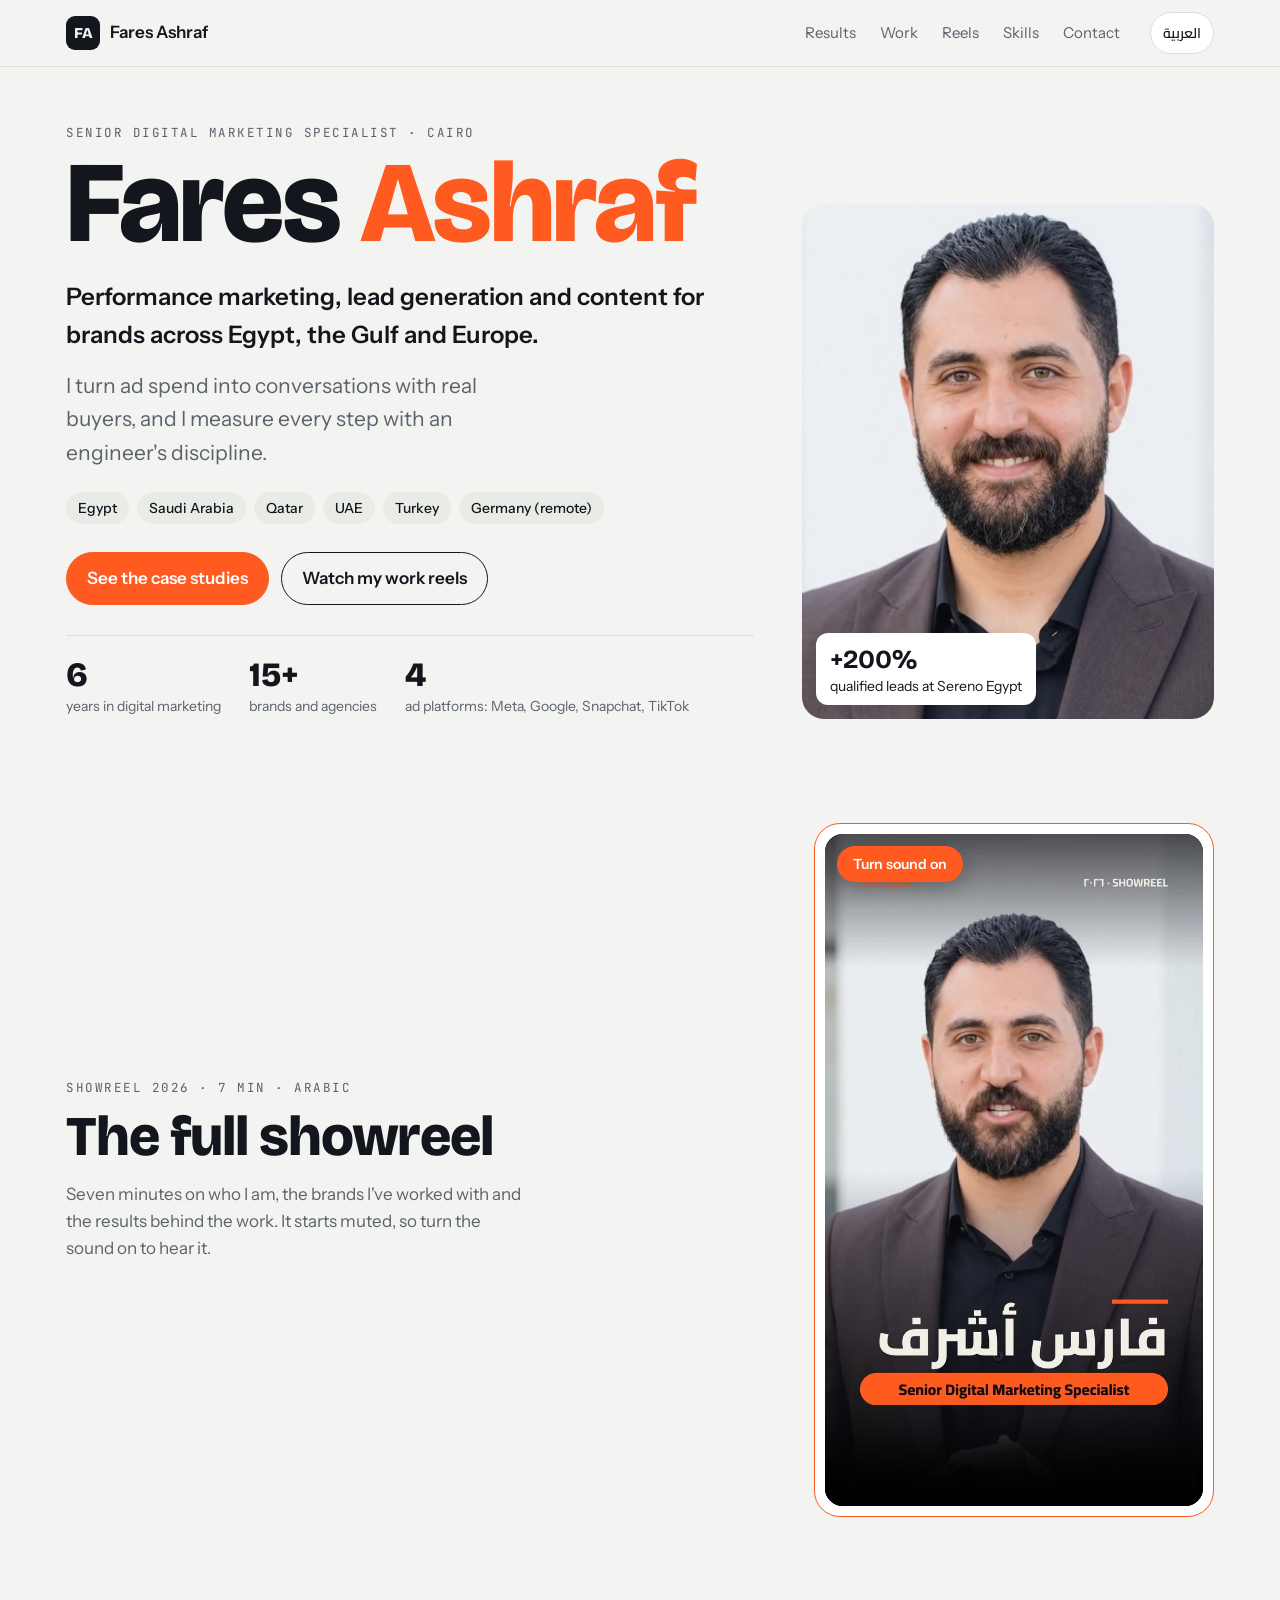
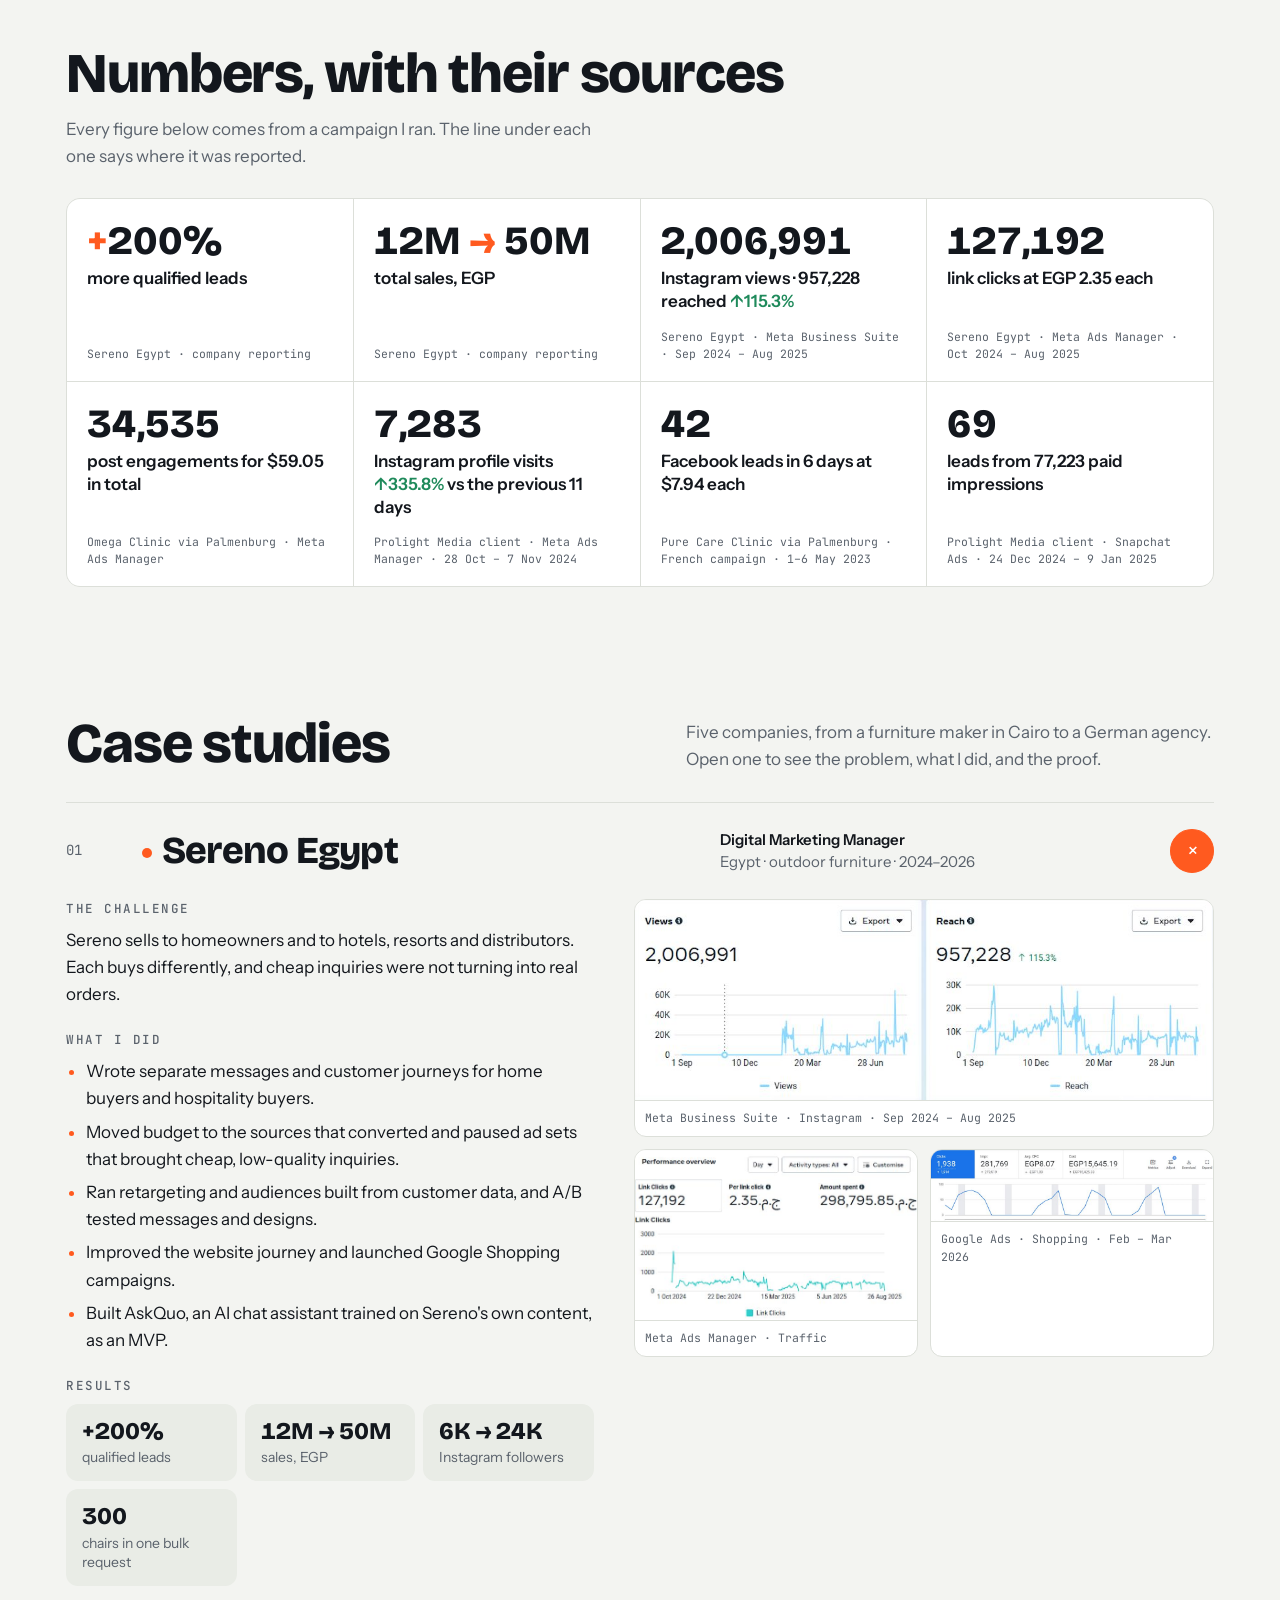
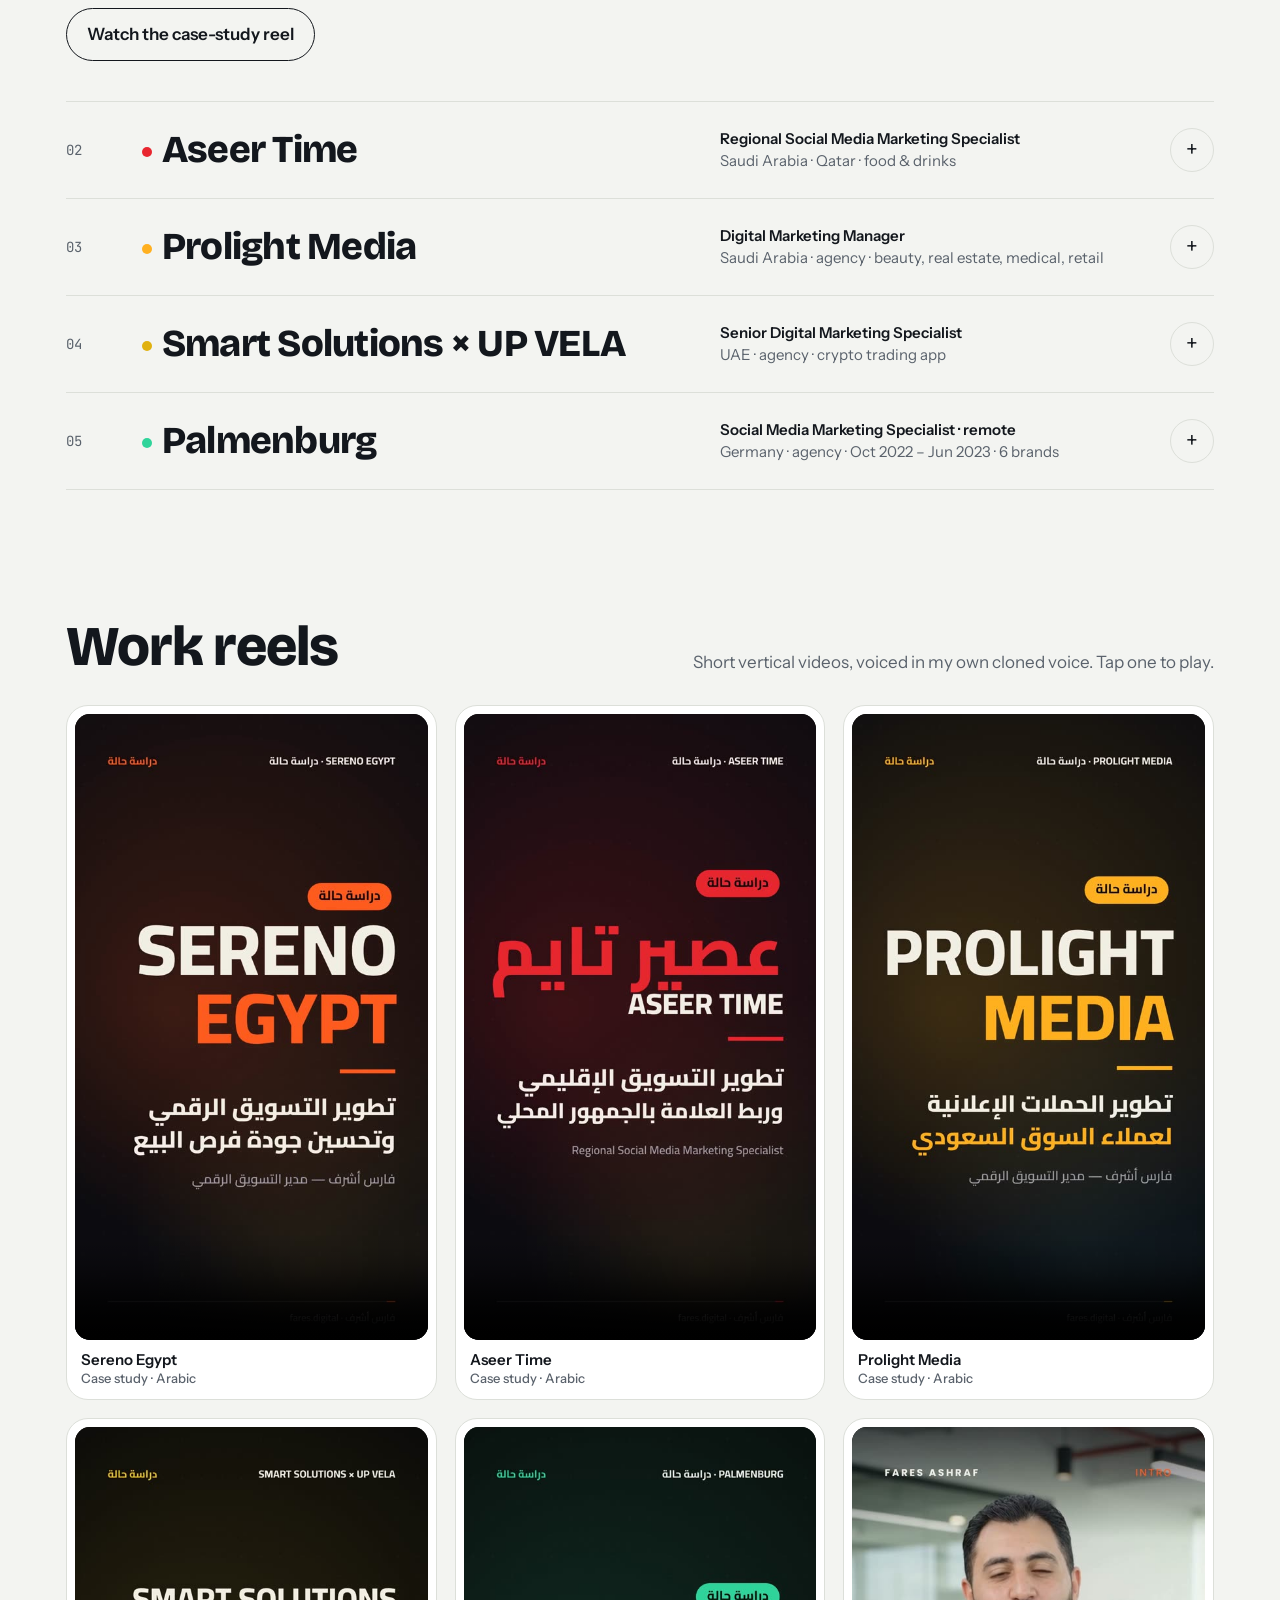
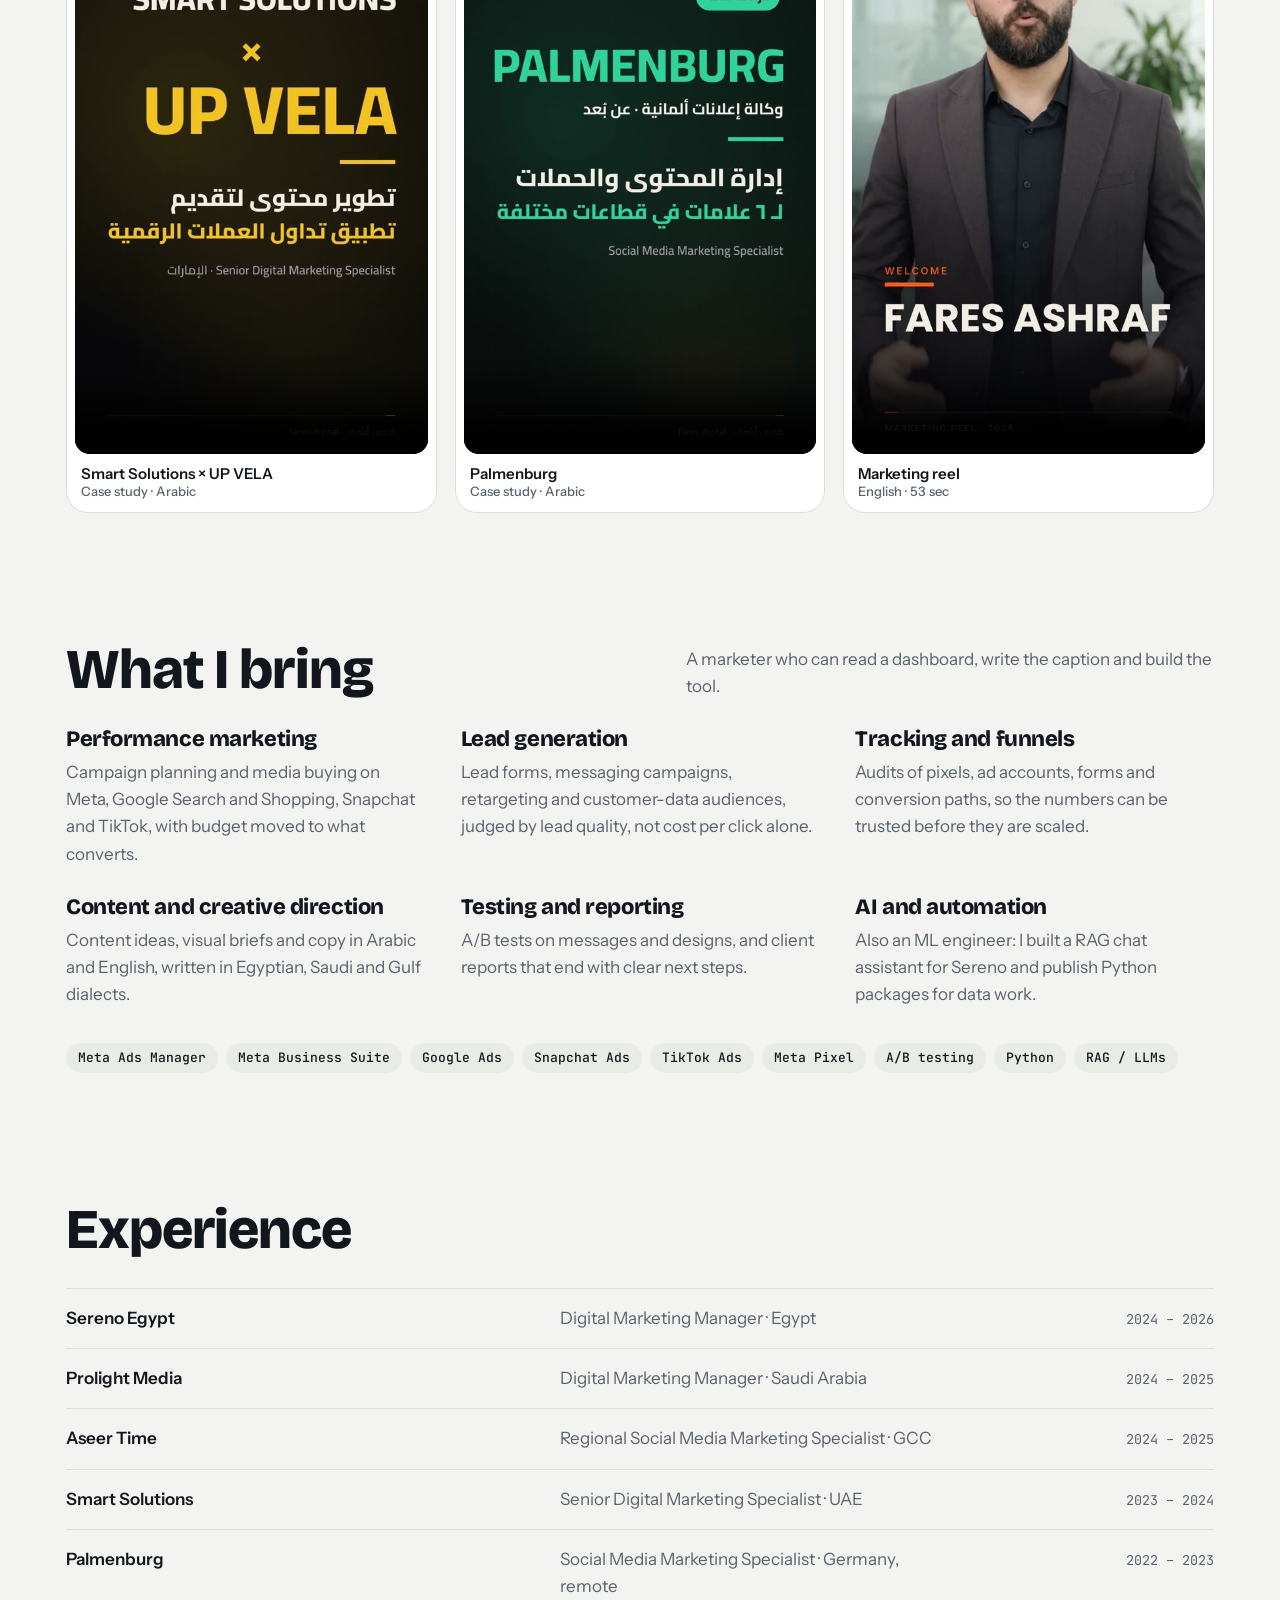
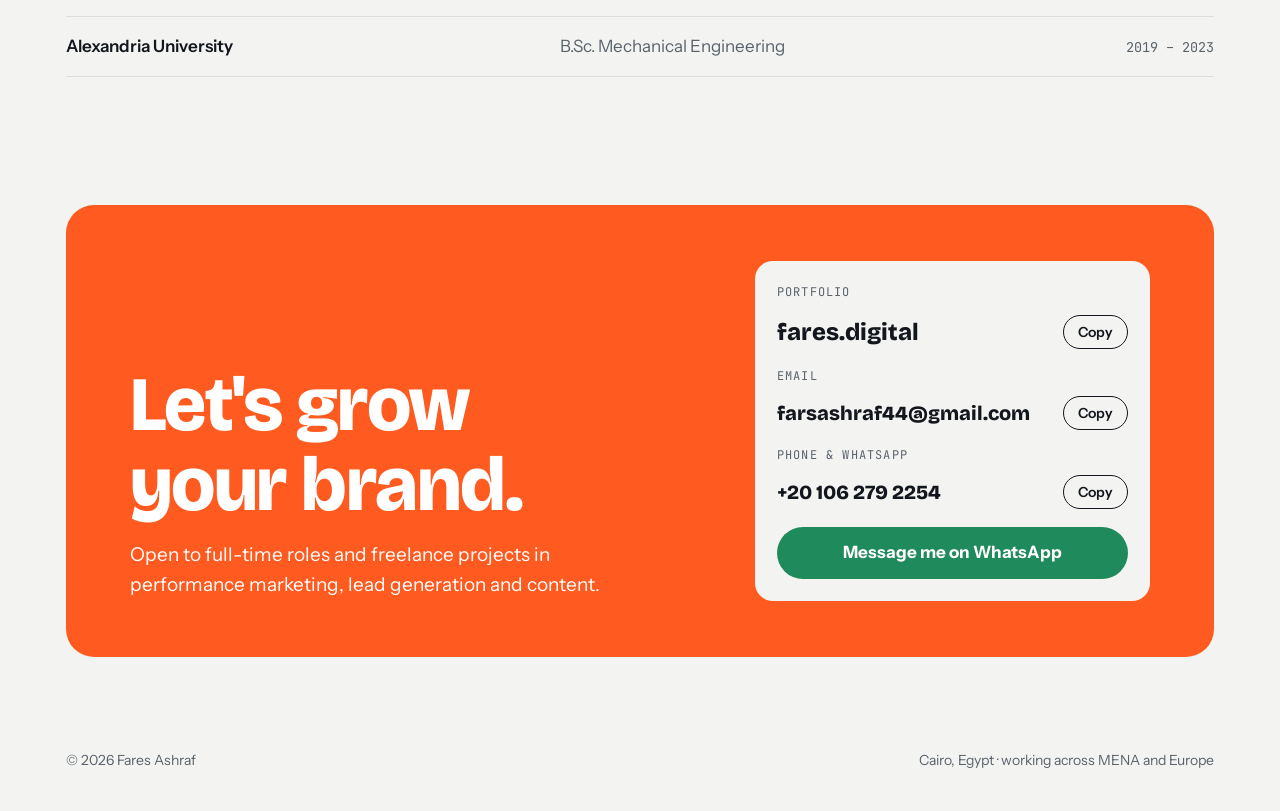
==== commit e8c8b98d: "Add full showreel section that autoplays muted on scroll - New showreel section after the hero with " ====
--- a/index.html
+++ b/index.html
@@ -141,15 +141,23 @@
 .reelbtn{margin-top:22px}
 @media (max-width:860px){.body{grid-template-columns:1fr;gap:24px}}
 
+/* showreel */
+.showreel{display:grid;grid-template-columns:minmax(0,1fr) minmax(0,400px);gap:48px;align-items:center}
+.showreel h2{font-size:clamp(34px,4.6vw,56px);font-weight:800;margin-top:10px}
+.showreel p.lead{color:var(--muted);max-width:42ch;margin-top:14px}
+.sr-frame{position:relative;background:var(--card);border:1.5px solid var(--accent);border-radius:26px;padding:10px;min-width:0;width:min(100%,calc((100svh - 120px) * 9 / 16));justify-self:end}
+.sr-frame video{width:100%;aspect-ratio:9/16;border-radius:18px;background:#000;display:block}
+.sound{position:absolute;top:22px;inset-inline-start:22px;border:0;background:var(--accent);color:var(--on-accent);font:600 14px var(--body);padding:9px 16px;border-radius:999px;cursor:pointer;box-shadow:0 6px 20px rgba(0,0,0,.25)}
+.sound:hover{filter:brightness(1.08)}
+@media (max-width:860px){.showreel{grid-template-columns:1fr;gap:24px}.sr-frame{justify-self:start}}
+
 /* reels */
-.reels{display:grid;grid-template-columns:1.1fr repeat(3,minmax(0,1fr));gap:18px;align-items:start}
+.reels{display:grid;grid-template-columns:repeat(3,minmax(0,1fr));gap:18px;align-items:start}
 .phone{background:var(--card);border:1px solid var(--line);border-radius:22px;padding:8px;min-width:0}
 .phone video{width:100%;aspect-ratio:9/16;max-width:100%;border-radius:15px;background:#000;display:block}
 .phone p{font-weight:600;font-size:15px;padding:10px 6px 4px;line-height:1.3}
 .phone small{display:block;color:var(--muted);font-weight:500;font-size:13px}
-.phone.feature{grid-row:span 2;border-color:var(--accent)}
-.phone.feature p{font-family:var(--display);font-size:22px}
-@media (max-width:980px){.reels{grid-template-columns:repeat(2,minmax(0,1fr))}.phone.feature{grid-column:1/-1;grid-row:auto;max-width:440px}}
+@media (max-width:760px){.reels{grid-template-columns:repeat(2,minmax(0,1fr))}}
 
 /* skills */
 .skills{display:grid;grid-template-columns:repeat(3,minmax(0,1fr));gap:28px 36px}
@@ -216,7 +224,7 @@
       </div>
       <div class="ctas">
         <a class="btn primary" href="#work" data-i18n="cta1">See the case studies</a>
-        <a class="btn" href="#reels" data-i18n="cta2">Watch the showreel</a>
+        <a class="btn" href="#reels" data-i18n="cta2">Watch my work reels</a>
       </div>
       <div class="facts">
         <div><strong>6</strong><span data-i18n="f1">years in digital marketing</span></div>
@@ -229,6 +237,20 @@
       <div class="tag"><strong>+200%</strong><span data-i18n="tag">qualified leads at Sereno Egypt</span></div>
     </div>
   </div>
+
+  <section id="showreel">
+    <div class="wrap showreel">
+      <div>
+        <p class="eyebrow" data-i18n="sr_e">Showreel 2026 · 7 min · Arabic</p>
+        <h2 data-i18n="sr_h">The full showreel</h2>
+        <p class="lead" data-i18n="sr_p">Seven minutes on who I am, the brands I've worked with and the results behind the work. It starts muted, so turn the sound on to hear it.</p>
+      </div>
+      <div class="sr-frame">
+        <video id="srv" controls muted playsinline preload="metadata" poster="assets/img/poster-Fares_Ashraf_Full_Showreel_AR.jpg" src="assets/video/Fares_Ashraf_Full_Showreel_AR.mp4"></video>
+        <button class="sound" id="sound" type="button" data-i18n="sr_snd">Turn sound on</button>
+      </div>
+    </div>
+  </section>
 
   <section id="results">
     <div class="wrap">
@@ -402,11 +424,10 @@
   <section id="reels">
     <div class="wrap">
       <div class="sec-head">
-        <h2 data-i18n="v_h">Showreel and case-study reels</h2>
+        <h2 data-i18n="v_h">Work reels</h2>
         <p data-i18n="v_p">Short vertical videos, voiced in my own cloned voice. Tap one to play.</p>
       </div>
       <div class="reels">
-        <div class="phone feature"><video controls preload="none" playsinline poster="assets/img/poster-Fares_Ashraf_Showreel_Intro_AR.jpg" src="assets/video/Fares_Ashraf_Showreel_Intro_AR.mp4"></video><p data-i18n="v0">Showreel 2026<small>22 sec · Arabic</small></p></div>
         <div class="phone" id="reel-sereno"><video controls preload="none" playsinline poster="assets/img/poster-Sereno_Egypt_Case_Study_Reel_AR.jpg" src="assets/video/Sereno_Egypt_Case_Study_Reel_AR.mp4"></video><p>Sereno Egypt<small data-i18n="v_ar">Case study · Arabic</small></p></div>
         <div class="phone" id="reel-aseer"><video controls preload="none" playsinline poster="assets/img/poster-Aseer_Time_Case_Study_Reel_AR.jpg" src="assets/video/Aseer_Time_Case_Study_Reel_AR.mp4"></video><p>Aseer Time<small data-i18n="v_ar">Case study · Arabic</small></p></div>
         <div class="phone" id="reel-prolight"><video controls preload="none" playsinline poster="assets/img/poster-Prolight_Media_Case_Study_Reel_AR.jpg" src="assets/video/Prolight_Media_Case_Study_Reel_AR.mp4"></video><p>Prolight Media<small data-i18n="v_ar">Case study · Arabic</small></p></div>
@@ -484,7 +505,8 @@
 role:"تسويق أداء، وتوليد عملاء، ومحتوى لعلامات تجارية في مصر والخليج وأوروبا.",
 thesis:"بحوّل ميزانية الإعلانات لمحادثات مع مشترين حقيقيين، وبقيس كل خطوة بعقلية المهندس.",
 m1:"مصر",m2:"السعودية",m3:"قطر",m4:"الإمارات",m5:"تركيا",m6:"ألمانيا (عن بُعد)",
-cta1:"شوف دراسات الحالة",cta2:"شاهد الشوريل",f1:"سنين في التسويق الرقمي",f2:"علامة تجارية ووكالة",f3:"منصات إعلانية: ميتا، جوجل، سناب شات، تيك توك",
+cta1:"شوف دراسات الحالة",cta2:"شاهد ريلز أعمالي",
+sr_e:"شوريل 2026 · 7 دقايق · عربي",sr_h:"الشوريل الكامل",sr_p:"سبع دقايق عن مين أنا، والبراندات اللي اشتغلت معاها، والنتايج اللي ورا الشغل. بيبدأ من غير صوت، فشغّل الصوت علشان تسمعه.",sr_snd:"شغّل الصوت",f1:"سنين في التسويق الرقمي",f2:"علامة تجارية ووكالة",f3:"منصات إعلانية: ميتا، جوجل، سناب شات، تيك توك",
 tag:"زيادة في العملاء المؤهلين في سيرينو إيجيبت",
 r_h:"أرقام بمصادرها",r_p:"كل رقم هنا من حملة أنا أدرتها، والسطر اللي تحته بيوضّح اتسجّل فين.",
 k1:"زيادة في العملاء المؤهلين",k1s:"سيرينو إيجيبت · تقارير الشركة",k2:"إجمالي المبيعات بالجنيه",k2s:"سيرينو إيجيبت · تقارير الشركة",
@@ -527,7 +549,7 @@
 c5d3:"ربطت دورات سكيلد سنتر بفايدة عملية بالعربي والإنجليزي والتركي.",c5d4:"قدّمت شخصية كل عطر من بيوريتي، وسألت الجمهور: زهري ولا خشبي ولا حمضي؟",
 c5d5:"عملت عروض رمضان لحلويات سوار الشام، وفيديوهات مغامرات لميرا وميلا.",
 c5x1:"Lead في 6 أيام بـ 7.94 دولار",c5x2:"إعجاب بالصفحة بـ 0.11 دولار",c5x3:"تفاعل بـ 59.05 دولار",
-v_h:"الشوريل وريلز دراسات الحالة",v_p:"فيديوهات رأسية قصيرة، بصوتي. اضغط على أي واحد يشتغل.",v0:"شوريل 2026<small>22 ثانية · عربي</small>",v_ar:"دراسة حالة · عربي",v7:"ريل تسويقي<small>إنجليزي · 53 ثانية</small>",
+v_h:"ريلز الأعمال",v_p:"فيديوهات رأسية قصيرة، بصوتي. اضغط على أي واحد يشتغل.",v_ar:"دراسة حالة · عربي",v7:"ريل تسويقي<small>إنجليزي · 53 ثانية</small>",
 s_h:"اللي بقدّمه",s_p:"مسوّق بيقرا الداشبورد، ويكتب الكابشن، ويبني الأداة.",
 s1h:"تسويق الأداء",s1p:"تخطيط الحملات وشراء الإعلانات على ميتا، وجوجل سيرش وشوبينج، وسناب شات، وتيك توك، ونقل الميزانية للي بيحوّل.",
 s2h:"توليد العملاء",s2p:"نماذج العملاء، وحملات الرسائل، وإعادة الاستهداف، وجماهير من بيانات العملاء، والحكم بجودة العميل مش تكلفة النقرة بس.",
@@ -552,6 +574,22 @@
 btn.addEventListener('click',()=>setLang(document.documentElement.lang==='ar'?'en':'ar'));
 try{const s=localStorage.getItem('fa-lang'); if(s==='ar') setLang('ar');}catch(e){}
 document.querySelectorAll('.reelbtn').forEach(a=>a.addEventListener('click',()=>{const v=document.querySelector(a.getAttribute('href')+' video'); if(v){setTimeout(()=>{v.play().catch(()=>{})},500)}}));
+// Only one video plays at a time.
+const vids=[...document.querySelectorAll('video')];
+vids.forEach(v=>v.addEventListener('play',()=>vids.forEach(o=>{if(o!==v)o.pause()})));
+// Showreel: plays muted while on screen, pauses when scrolled away; a manual pause or the end stops it from restarting.
+const sr=document.getElementById('srv'), snd=document.getElementById('sound');
+let srAuto=false, srUserPaused=false;
+sr.addEventListener('pause',()=>{if(srAuto)srAuto=false;else srUserPaused=true});
+sr.addEventListener('play',()=>{srUserPaused=false});
+sr.addEventListener('volumechange',()=>{snd.hidden=!sr.muted});
+snd.addEventListener('click',()=>{sr.muted=false;if(sr.paused)sr.play().catch(()=>{})});
+if('IntersectionObserver' in window && !matchMedia('(prefers-reduced-motion: reduce)').matches){
+  new IntersectionObserver(([e])=>{
+    if(e.isIntersecting){if(sr.paused&&!srUserPaused&&vids.every(o=>o.paused))sr.play().catch(()=>{})}
+    else if(!sr.paused){srAuto=true;sr.pause()}
+  },{threshold:.4}).observe(sr);
+}
 document.querySelectorAll('[data-copy]').forEach(b=>b.addEventListener('click',()=>{
   const el=document.getElementById(b.dataset.copy), t=el.textContent.trim(), ar=()=>document.documentElement.lang==='ar';
   const done=()=>{b.textContent=ar()?'اتنسخ':'Copied';clearTimeout(b._t);b._t=setTimeout(()=>b.textContent=ar()?AR.copy:EN.copy,1600)};
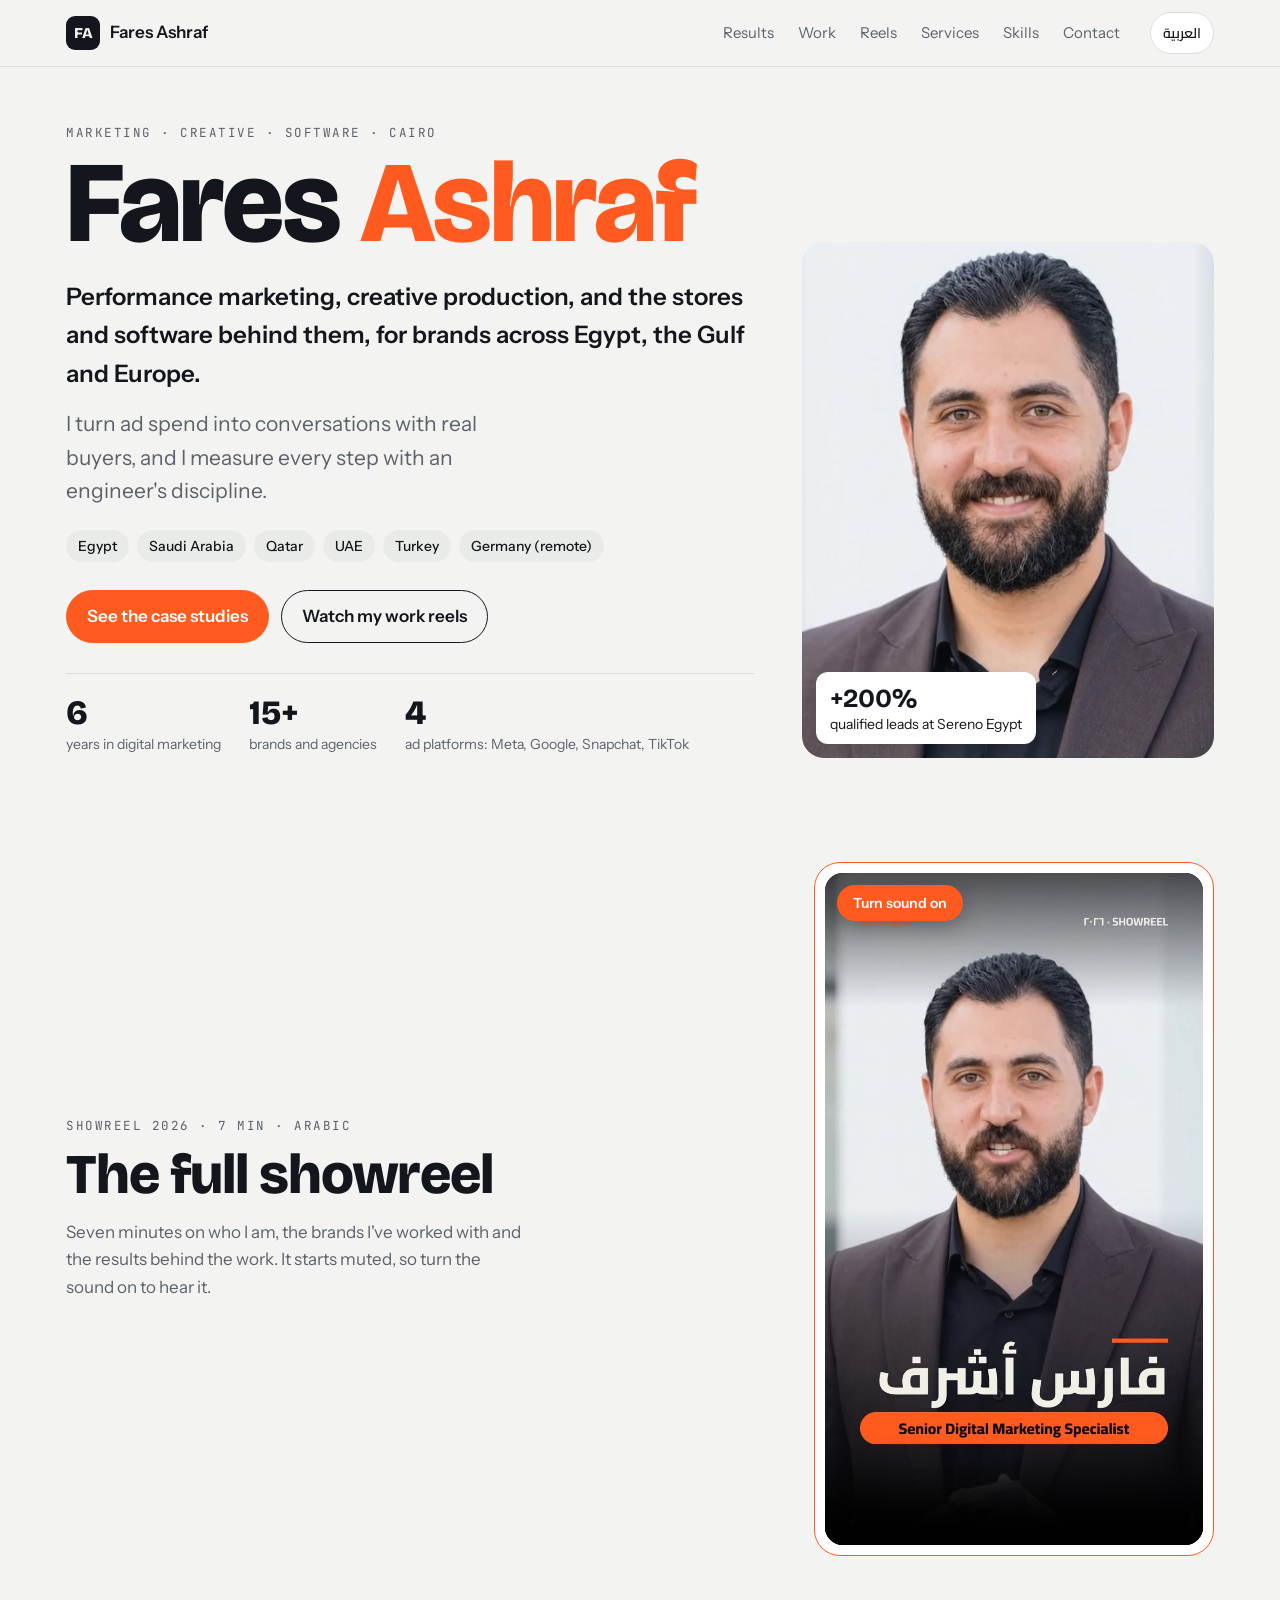
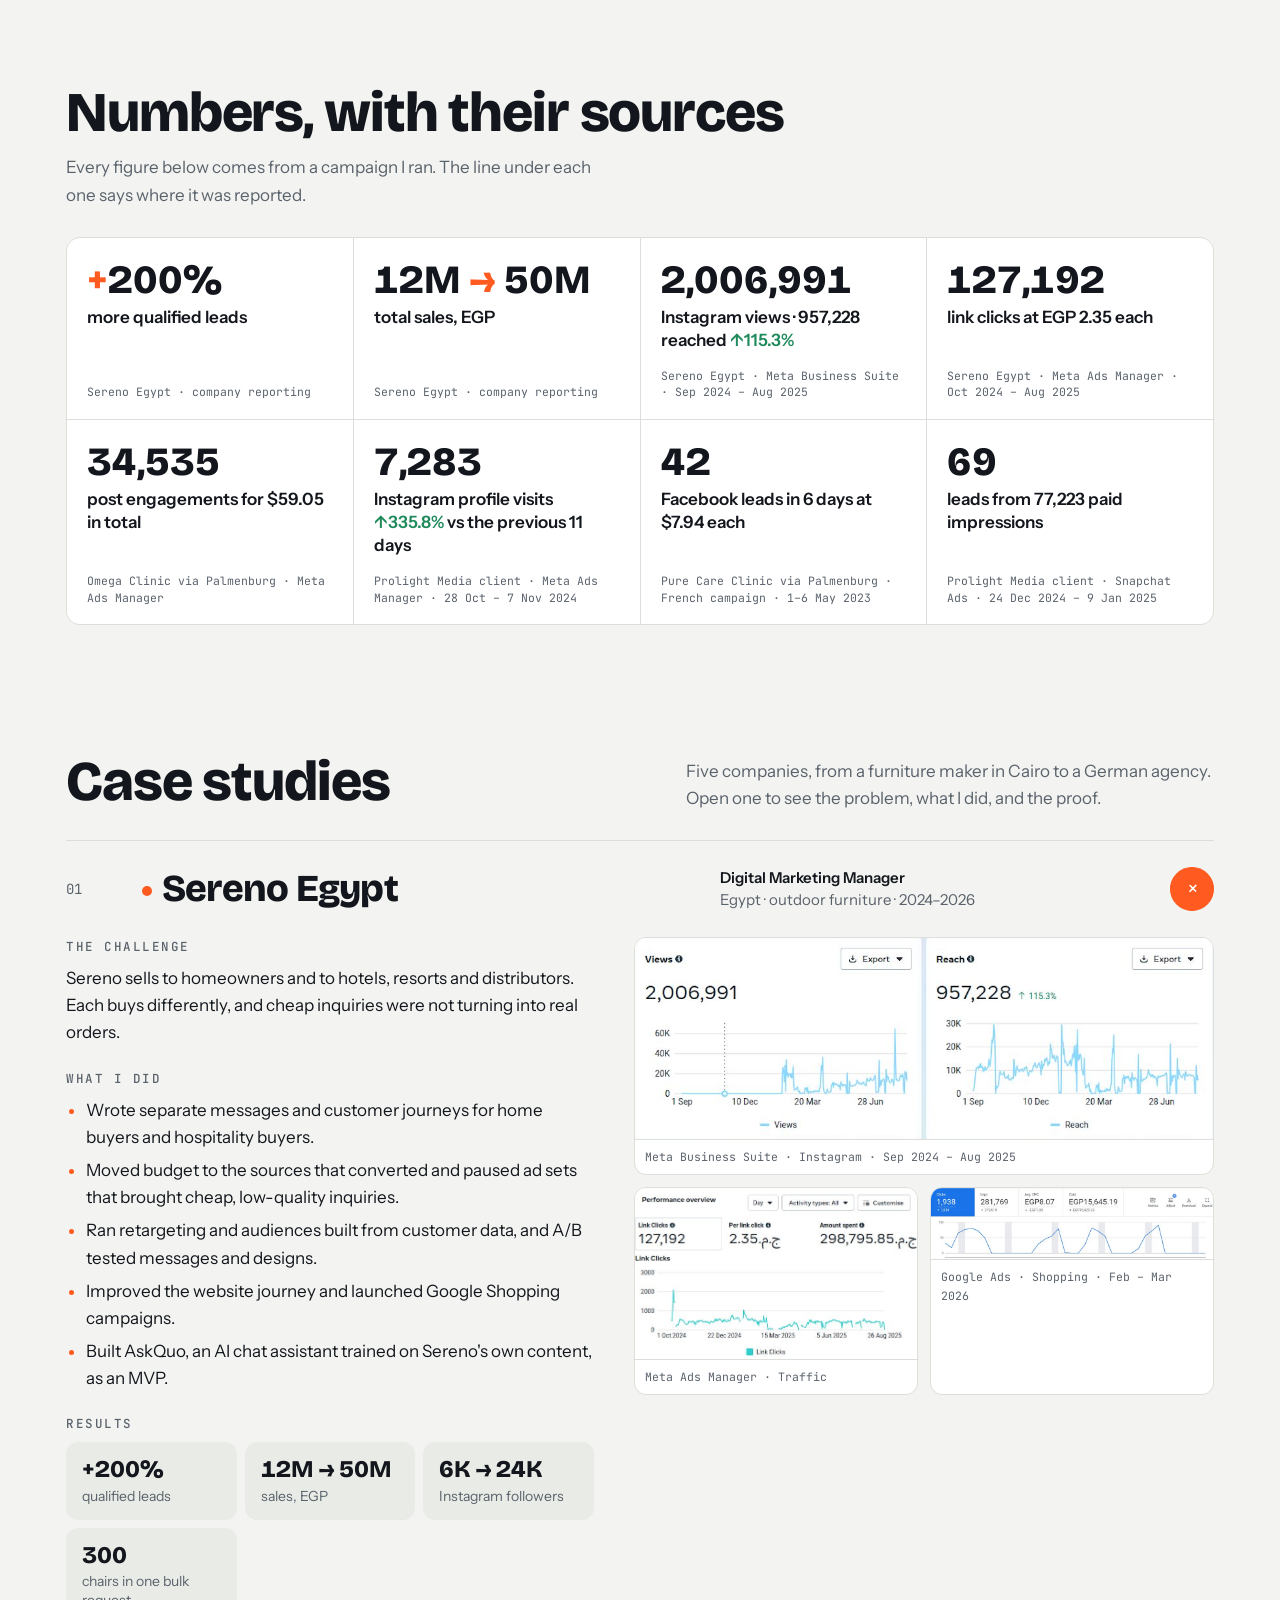
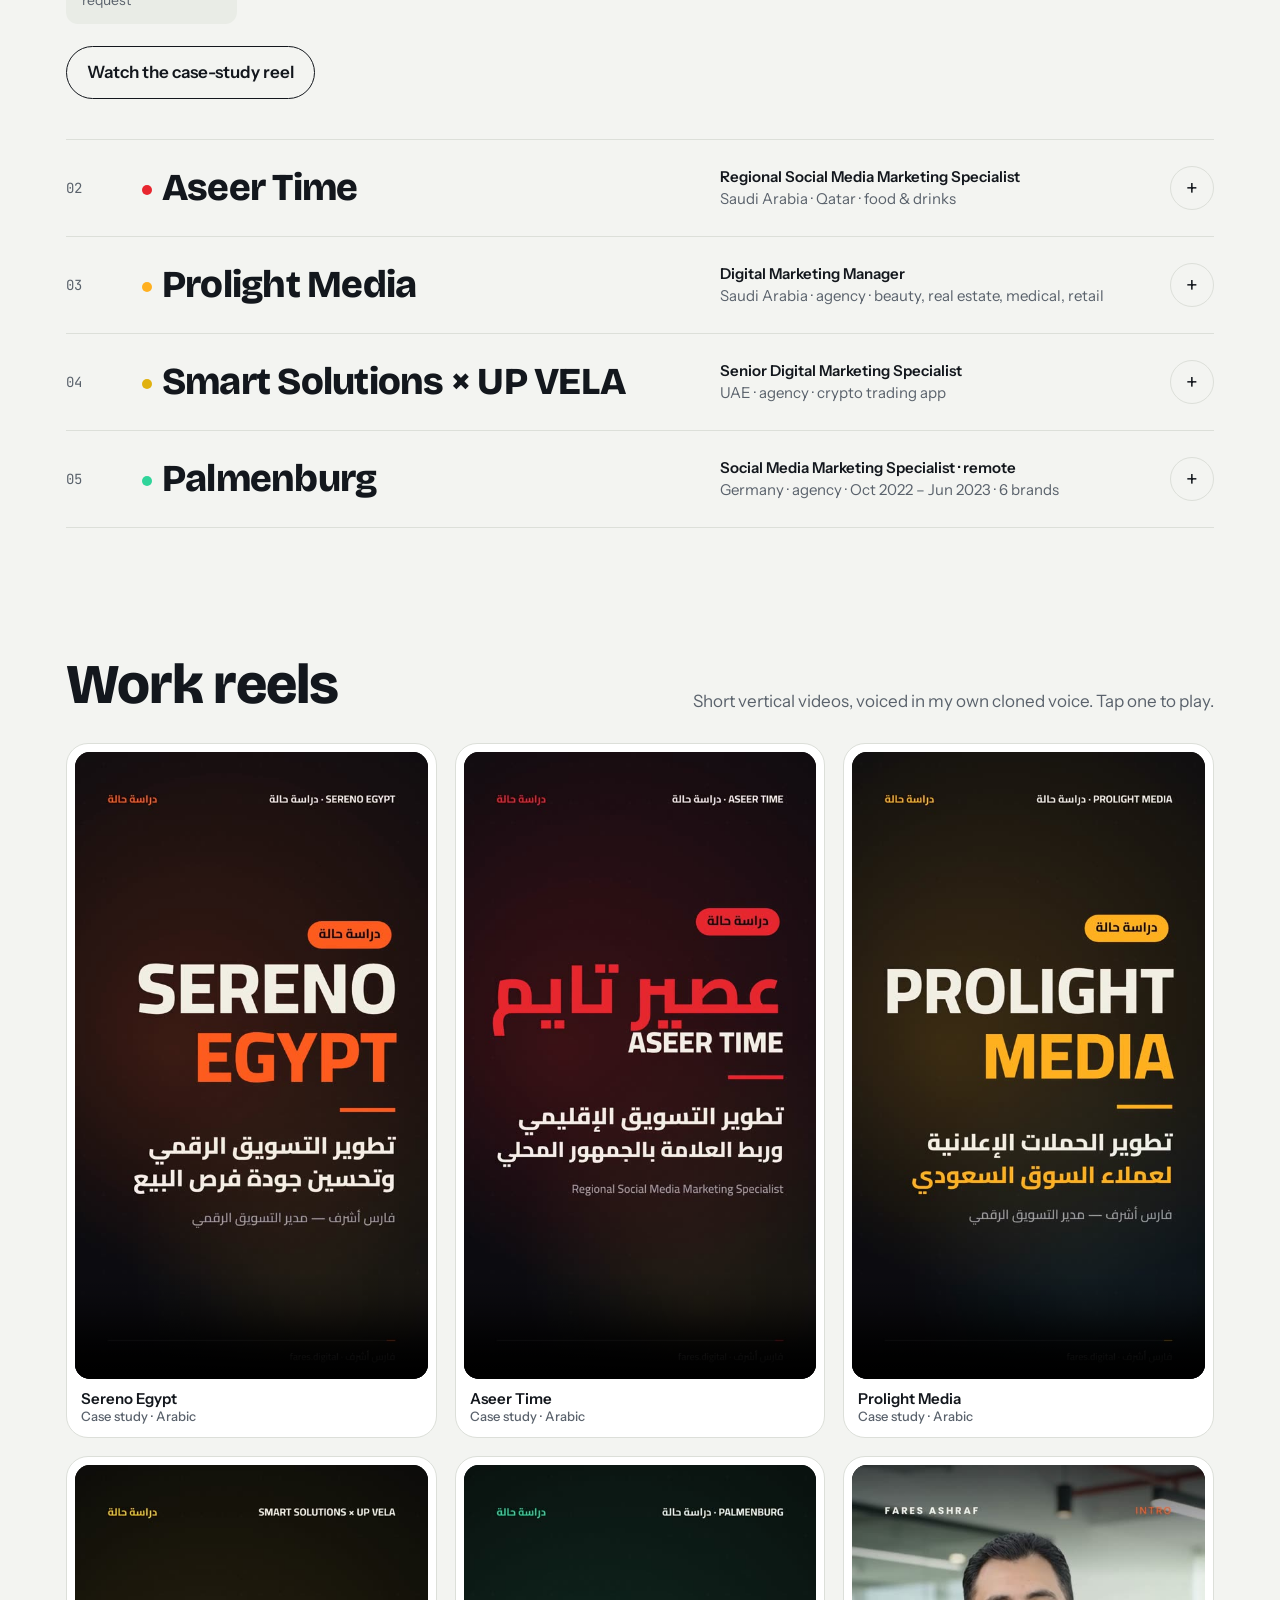
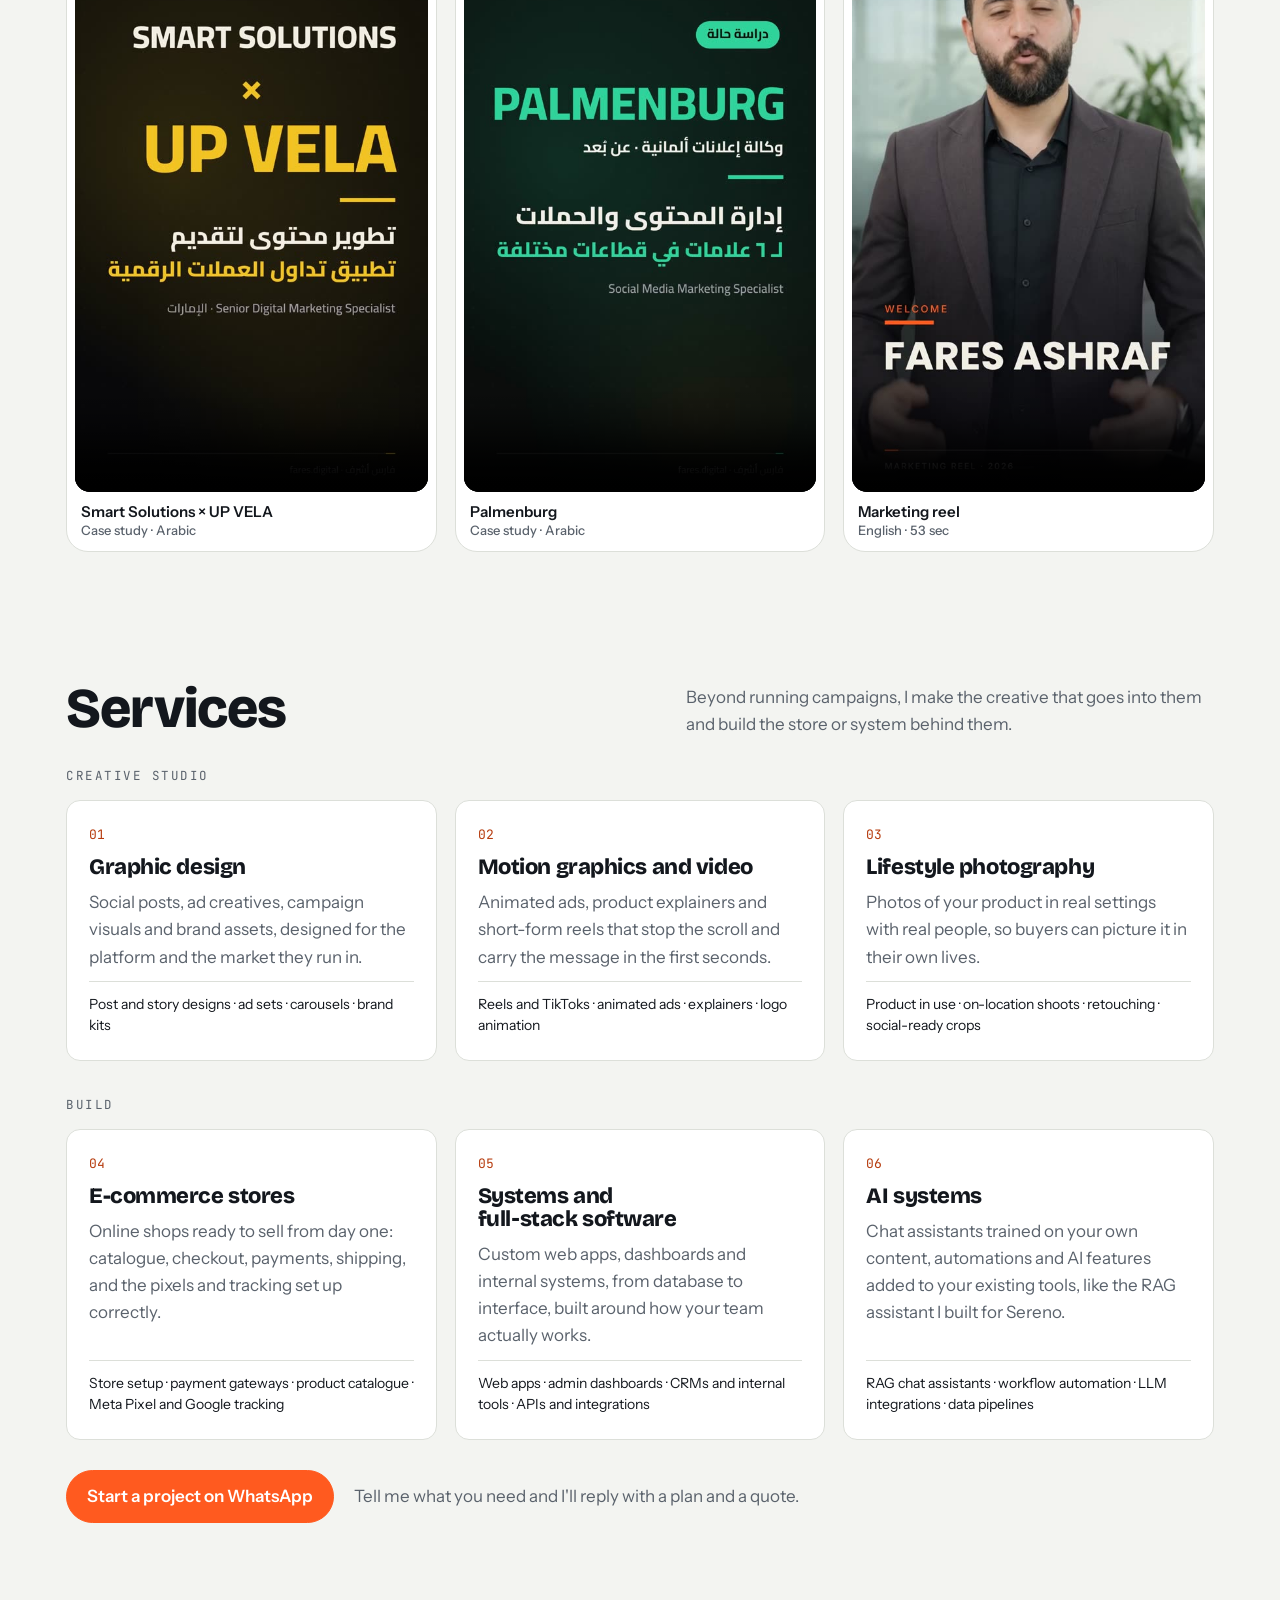
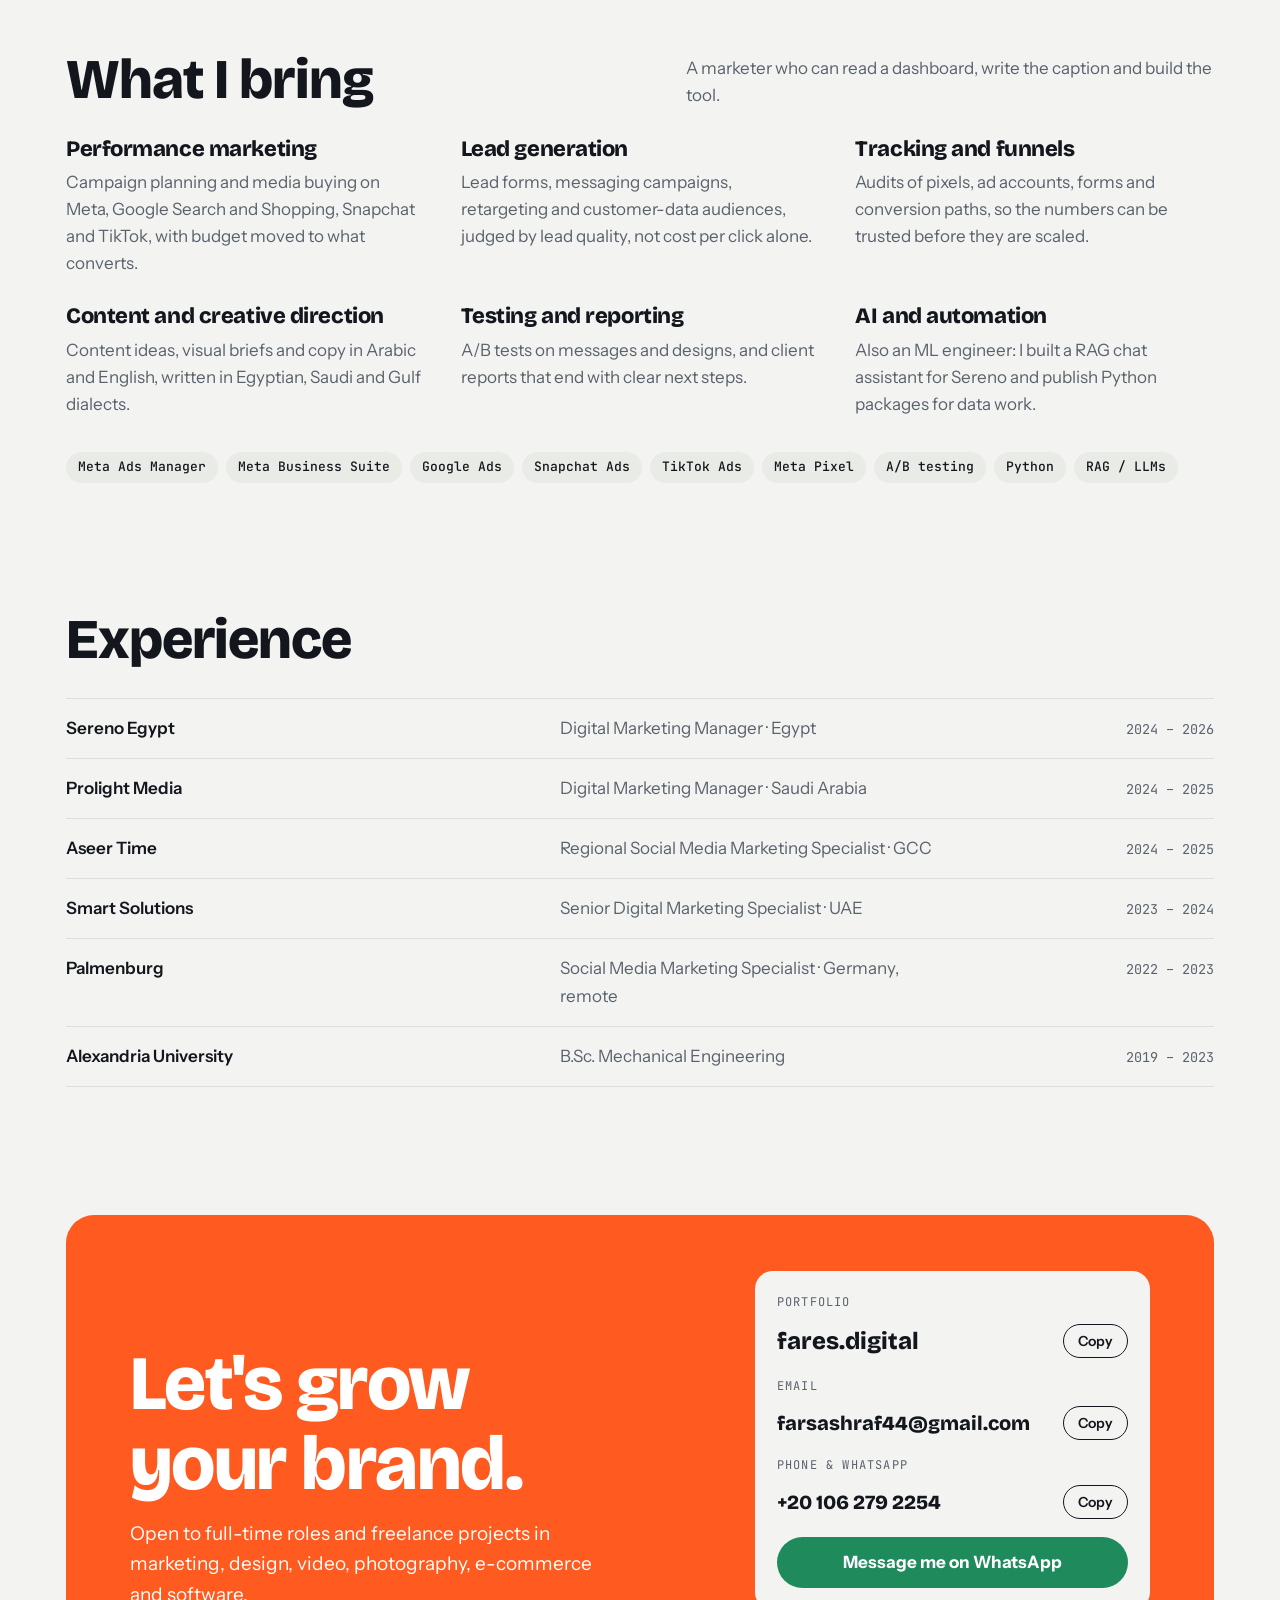
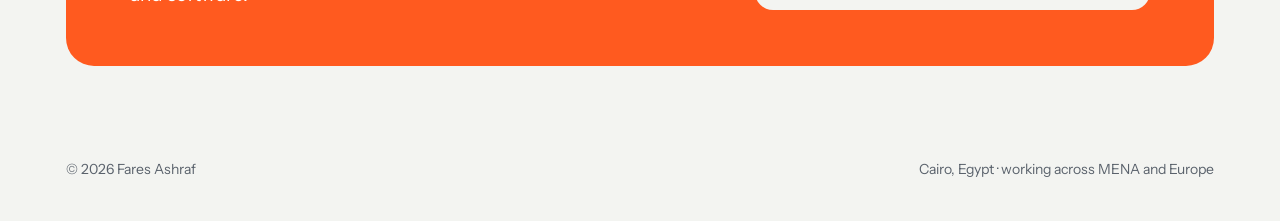
==== commit f3b08b33: "Add Services section and broaden hero and page title Six services in two groups (creative studio: gr" ====
--- a/index.html
+++ b/index.html
@@ -3,15 +3,15 @@
 <head>
 <meta charset="utf-8">
 <meta name="viewport" content="width=device-width, initial-scale=1, viewport-fit=cover">
-<title>Fares Ashraf · Marketing Portfolio</title>
-<meta name="description" content="Fares Ashraf — Senior Digital Marketing Specialist. Performance marketing, lead generation and content for brands in Egypt, the Gulf and Europe.">
+<title>Fares Ashraf · Marketing, Creative and Software</title>
+<meta name="description" content="Fares Ashraf — digital marketer, designer and developer. Performance marketing, lead generation and content, plus graphic design, motion video, lifestyle photography, e-commerce stores, full-stack software and AI systems.">
 <meta name="author" content="Fares Ashraf">
 <link rel="canonical" href="https://fares.digital/">
 <link rel="icon" href="assets/favicon.svg" type="image/svg+xml">
 <meta property="og:type" content="website">
 <meta property="og:url" content="https://fares.digital/">
-<meta property="og:title" content="Fares Ashraf · Senior Digital Marketing Specialist">
-<meta property="og:description" content="Performance marketing, lead generation and content for brands across Egypt, the Gulf and Europe. Case studies, sourced results and showreel.">
+<meta property="og:title" content="Fares Ashraf · Marketing, Creative and Software">
+<meta property="og:description" content="Performance marketing, design, video, photography, e-commerce stores, full-stack software and AI systems for brands across Egypt, the Gulf and Europe. Case studies, sourced results and showreel.">
 <meta property="og:image" content="https://fares.digital/assets/img/og-image.jpg">
 <meta name="twitter:card" content="summary_large_image">
 <meta name="theme-color" content="#F3F4F1" media="(prefers-color-scheme: light)">
@@ -159,6 +159,20 @@
 .phone small{display:block;color:var(--muted);font-weight:500;font-size:13px}
 @media (max-width:760px){.reels{grid-template-columns:repeat(2,minmax(0,1fr))}}
 
+/* services */
+.svc-group+.svc-group{margin-top:34px}
+.svc-group>.eyebrow{margin-bottom:14px}
+.svcs{display:grid;grid-template-columns:repeat(3,minmax(0,1fr));gap:18px}
+.svc{background:var(--card);border:1px solid var(--line);border-radius:var(--r);padding:24px 22px;display:flex;flex-direction:column;gap:10px;min-width:0}
+.svc .no{font-family:var(--mono);font-size:13px;color:var(--accent-ink)}
+.svc h3{font-size:22px;font-weight:800}
+.svc p{color:var(--muted)}
+.svc .incl{margin-top:auto;padding-top:12px;border-top:1px solid var(--line);font-size:14px;color:var(--ink);line-height:1.5}
+.svc-cta{display:flex;flex-wrap:wrap;align-items:center;gap:12px 20px;margin-top:30px}
+.svc-cta p{color:var(--muted)}
+@media (max-width:860px){.svcs{grid-template-columns:repeat(2,minmax(0,1fr))}}
+@media (max-width:520px){.svcs{grid-template-columns:1fr}}
+
 /* skills */
 .skills{display:grid;grid-template-columns:repeat(3,minmax(0,1fr));gap:28px 36px}
 .skill{min-width:0}
@@ -204,6 +218,7 @@
       <a href="#results" data-i18n="nav1">Results</a>
       <a href="#work" data-i18n="nav2">Work</a>
       <a href="#reels" data-i18n="nav3">Reels</a>
+      <a href="#services" data-i18n="nav6">Services</a>
       <a href="#skills" data-i18n="nav4">Skills</a>
       <a href="#contact" data-i18n="nav5">Contact</a>
     </nav>
@@ -214,9 +229,9 @@
 <main id="top">
   <div class="wrap hero">
     <div>
-      <p class="eyebrow" data-i18n="eyebrow">Senior Digital Marketing Specialist · Cairo</p>
+      <p class="eyebrow" data-i18n="eyebrow">Marketing · Creative · Software · Cairo</p>
       <h1 data-i18n="name">Fares <span>Ashraf</span></h1>
-      <p class="role" data-i18n="role">Performance marketing, lead generation and content for brands across Egypt, the Gulf and Europe.</p>
+      <p class="role" data-i18n="role">Performance marketing, creative production, and the stores and software behind them, for brands across Egypt, the Gulf and Europe.</p>
       <p class="thesis" data-i18n="thesis">I turn ad spend into conversations with real buyers, and I measure every step with an engineer's discipline.</p>
       <div class="markets" aria-label="Markets">
         <span class="chip" data-i18n="m1">Egypt</span><span class="chip" data-i18n="m2">Saudi Arabia</span><span class="chip" data-i18n="m3">Qatar</span>
@@ -438,6 +453,35 @@
     </div>
   </section>
 
+  <section id="services">
+    <div class="wrap">
+      <div class="sec-head">
+        <h2 data-i18n="sv_h">Services</h2>
+        <p data-i18n="sv_p">Beyond running campaigns, I make the creative that goes into them and build the store or system behind them.</p>
+      </div>
+      <div class="svc-group">
+        <p class="eyebrow" data-i18n="sv_g1">Creative studio</p>
+        <div class="svcs">
+          <div class="svc"><span class="no">01</span><h3 data-i18n="sv1h">Graphic design</h3><p data-i18n="sv1p">Social posts, ad creatives, campaign visuals and brand assets, designed for the platform and the market they run in.</p><p class="incl" data-i18n="sv1i">Post and story designs · ad sets · carousels · brand kits</p></div>
+          <div class="svc"><span class="no">02</span><h3 data-i18n="sv2h">Motion graphics and video</h3><p data-i18n="sv2p">Animated ads, product explainers and short-form reels that stop the scroll and carry the message in the first seconds.</p><p class="incl" data-i18n="sv2i">Reels and TikToks · animated ads · explainers · logo animation</p></div>
+          <div class="svc"><span class="no">03</span><h3 data-i18n="sv3h">Lifestyle photography</h3><p data-i18n="sv3p">Photos of your product in real settings with real people, so buyers can picture it in their own lives.</p><p class="incl" data-i18n="sv3i">Product in use · on-location shoots · retouching · social-ready crops</p></div>
+        </div>
+      </div>
+      <div class="svc-group">
+        <p class="eyebrow" data-i18n="sv_g2">Build</p>
+        <div class="svcs">
+          <div class="svc"><span class="no">04</span><h3 data-i18n="sv4h">E-commerce stores</h3><p data-i18n="sv4p">Online shops ready to sell from day one: catalogue, checkout, payments, shipping, and the pixels and tracking set up correctly.</p><p class="incl" data-i18n="sv4i">Store setup · payment gateways · product catalogue · Meta Pixel and Google tracking</p></div>
+          <div class="svc"><span class="no">05</span><h3 data-i18n="sv5h">Systems and full&#8209;stack software</h3><p data-i18n="sv5p">Custom web apps, dashboards and internal systems, from database to interface, built around how your team actually works.</p><p class="incl" data-i18n="sv5i">Web apps · admin dashboards · CRMs and internal tools · APIs and integrations</p></div>
+          <div class="svc"><span class="no">06</span><h3 data-i18n="sv6h">AI systems</h3><p data-i18n="sv6p">Chat assistants trained on your own content, automations and AI features added to your existing tools, like the RAG assistant I built for Sereno.</p><p class="incl" data-i18n="sv6i">RAG chat assistants · workflow automation · LLM integrations · data pipelines</p></div>
+        </div>
+      </div>
+      <div class="svc-cta">
+        <a class="btn primary" href="https://wa.me/201062792254" target="_blank" rel="noopener" data-i18n="sv_cta">Start a project on WhatsApp</a>
+        <p data-i18n="sv_note">Tell me what you need and I'll reply with a plan and a quote.</p>
+      </div>
+    </div>
+  </section>
+
   <section id="skills">
     <div class="wrap">
       <div class="sec-head">
@@ -477,7 +521,7 @@
       <div class="contact">
         <div>
           <h2 data-i18n="ct_h">Let's grow your brand.</h2>
-          <p data-i18n="ct_p">Open to full-time roles and freelance projects in performance marketing, lead generation and content.</p>
+          <p data-i18n="ct_p">Open to full-time roles and freelance projects in marketing, design, video, photography, e-commerce and software.</p>
         </div>
         <div class="card">
           <div class="k" data-i18n="ct_k">Portfolio</div>
@@ -500,9 +544,9 @@
 
 <script>
 const AR={
-brand:"فارس أشرف",nav1:"النتائج",nav2:"الأعمال",nav3:"الريلز",nav4:"المهارات",nav5:"تواصل",
-eyebrow:"أخصائي أول في التسويق الرقمي · القاهرة",name:'فارس <span>أشرف</span>',
-role:"تسويق أداء، وتوليد عملاء، ومحتوى لعلامات تجارية في مصر والخليج وأوروبا.",
+brand:"فارس أشرف",nav1:"النتائج",nav2:"الأعمال",nav3:"الريلز",nav4:"المهارات",nav5:"تواصل",nav6:"الخدمات",
+eyebrow:"تسويق · إبداع · برمجة · القاهرة",name:'فارس <span>أشرف</span>',
+role:"تسويق أداء، وإنتاج محتوى إبداعي، والمتاجر والبرمجيات اللي وراه، لعلامات تجارية في مصر والخليج وأوروبا.",
 thesis:"بحوّل ميزانية الإعلانات لمحادثات مع مشترين حقيقيين، وبقيس كل خطوة بعقلية المهندس.",
 m1:"مصر",m2:"السعودية",m3:"قطر",m4:"الإمارات",m5:"تركيا",m6:"ألمانيا (عن بُعد)",
 cta1:"شوف دراسات الحالة",cta2:"شاهد ريلز أعمالي",
@@ -550,6 +594,15 @@
 c5d5:"عملت عروض رمضان لحلويات سوار الشام، وفيديوهات مغامرات لميرا وميلا.",
 c5x1:"Lead في 6 أيام بـ 7.94 دولار",c5x2:"إعجاب بالصفحة بـ 0.11 دولار",c5x3:"تفاعل بـ 59.05 دولار",
 v_h:"ريلز الأعمال",v_p:"فيديوهات رأسية قصيرة، بصوتي. اضغط على أي واحد يشتغل.",v_ar:"دراسة حالة · عربي",v7:"ريل تسويقي<small>إنجليزي · 53 ثانية</small>",
+sv_h:"الخدمات",sv_p:"غير إدارة الحملات، بعمل المحتوى الإبداعي اللي بيدخل فيها، وببني المتجر أو السيستم اللي وراها.",
+sv_g1:"استوديو إبداعي",sv_g2:"برمجة وتطوير",
+sv1h:"تصميم جرافيك",sv1p:"بوستات سوشيال، وتصميمات إعلانات، وفيجوالز حملات، وهوية بصرية، متصممة للمنصة والسوق اللي هتتنشر فيه.",sv1i:"بوستات وستوريز · مجموعات إعلانات · كاروسيل · براند كيت",
+sv2h:"موشن جرافيك وفيديو",sv2p:"إعلانات متحركة، وفيديوهات شرح للمنتج، وريلز قصيرة بتوقّف السكرول وبتوصّل الرسالة في أول ثواني.",sv2i:"ريلز وتيك توك · إعلانات متحركة · فيديوهات شرح · تحريك اللوجو",
+sv3h:"تصوير لايف ستايل",sv3p:"صور لمنتجك في أماكن حقيقية مع ناس حقيقيين، علشان المشتري يتخيّله في حياته.",sv3i:"المنتج وهو بيتستخدم · تصوير في اللوكيشن · ريتاتش · مقاسات جاهزة للسوشيال",
+sv4h:"متاجر إلكترونية",sv4p:"متاجر أونلاين جاهزة تبيع من أول يوم: كتالوج، ودفع، وشحن، والبكسل والتتبّع متظبطين صح.",sv4i:"إعداد المتجر · بوابات الدفع · كتالوج المنتجات · Meta Pixel وتتبّع جوجل",
+sv5h:"أنظمة وبرمجيات Full-Stack",sv5p:"تطبيقات ويب، وداشبوردات، وأنظمة داخلية مخصوصة، من قاعدة البيانات للواجهة، مبنية على طريقة شغل فريقك.",sv5i:"تطبيقات ويب · لوحات تحكم · CRM وأدوات داخلية · APIs وربط أنظمة",
+sv6h:"أنظمة ذكاء اصطناعي",sv6p:"مساعدين محادثة متدرّبين على محتواك، وأتمتة، ومميزات ذكاء اصطناعي جوّه أدواتك الحالية، زي مساعد RAG اللي بنيته لسيرينو.",sv6i:"مساعدين محادثة RAG · أتمتة سير العمل · ربط نماذج اللغة · خطوط بيانات",
+sv_cta:"ابدأ مشروعك على واتساب",sv_note:"قولّي محتاج إيه، وهرد عليك بخطة وعرض سعر.",
 s_h:"اللي بقدّمه",s_p:"مسوّق بيقرا الداشبورد، ويكتب الكابشن، ويبني الأداة.",
 s1h:"تسويق الأداء",s1p:"تخطيط الحملات وشراء الإعلانات على ميتا، وجوجل سيرش وشوبينج، وسناب شات، وتيك توك، ونقل الميزانية للي بيحوّل.",
 s2h:"توليد العملاء",s2p:"نماذج العملاء، وحملات الرسائل، وإعادة الاستهداف، وجماهير من بيانات العملاء، والحكم بجودة العميل مش تكلفة النقرة بس.",
@@ -559,7 +612,7 @@
 s6h:"الذكاء الاصطناعي والأتمتة",s6p:"أنا كمان مهندس تعلّم آلي: بنيت مساعد محادثة RAG لسيرينو، وبنشر مكتبات Python لتحليل البيانات.",
 x_h:"الخبرة",x1:"مدير التسويق الرقمي · مصر",x2:"أخصائي أول في التسويق الرقمي · الإمارات",x3:"مدير التسويق الرقمي · السعودية",x4:"أخصائي سوشيال ميديا إقليمي · الخليج",
 x5:"أخصائي تسويق سوشيال ميديا · ألمانيا، عن بُعد",x6b:"جامعة الإسكندرية",x6:"بكالوريوس الهندسة الميكانيكية",
-ct_h:"يلا نكبّر البراند بتاعك.",ct_p:"متاح لوظائف دوام كامل ومشاريع فريلانس في تسويق الأداء وتوليد العملاء والمحتوى.",ct_k:"البورتفوليو",ct_e:"الإيميل",ct_w:"الموبايل والواتساب",ct_wa:"كلّمني على واتساب",copy:"نسخ",
+ct_h:"يلا نكبّر البراند بتاعك.",ct_p:"متاح لوظائف دوام كامل ومشاريع فريلانس في التسويق والتصميم والفيديو والتصوير والمتاجر الإلكترونية والبرمجة.",ct_k:"البورتفوليو",ct_e:"الإيميل",ct_w:"الموبايل والواتساب",ct_wa:"كلّمني على واتساب",copy:"نسخ",
 ft1:"© 2026 فارس أشرف",ft2:"القاهرة، مصر · بشتغل في الشرق الأوسط وأوروبا"};
 const EN={};
 document.querySelectorAll('[data-i18n]').forEach(el=>{EN[el.dataset.i18n]=el.innerHTML;});
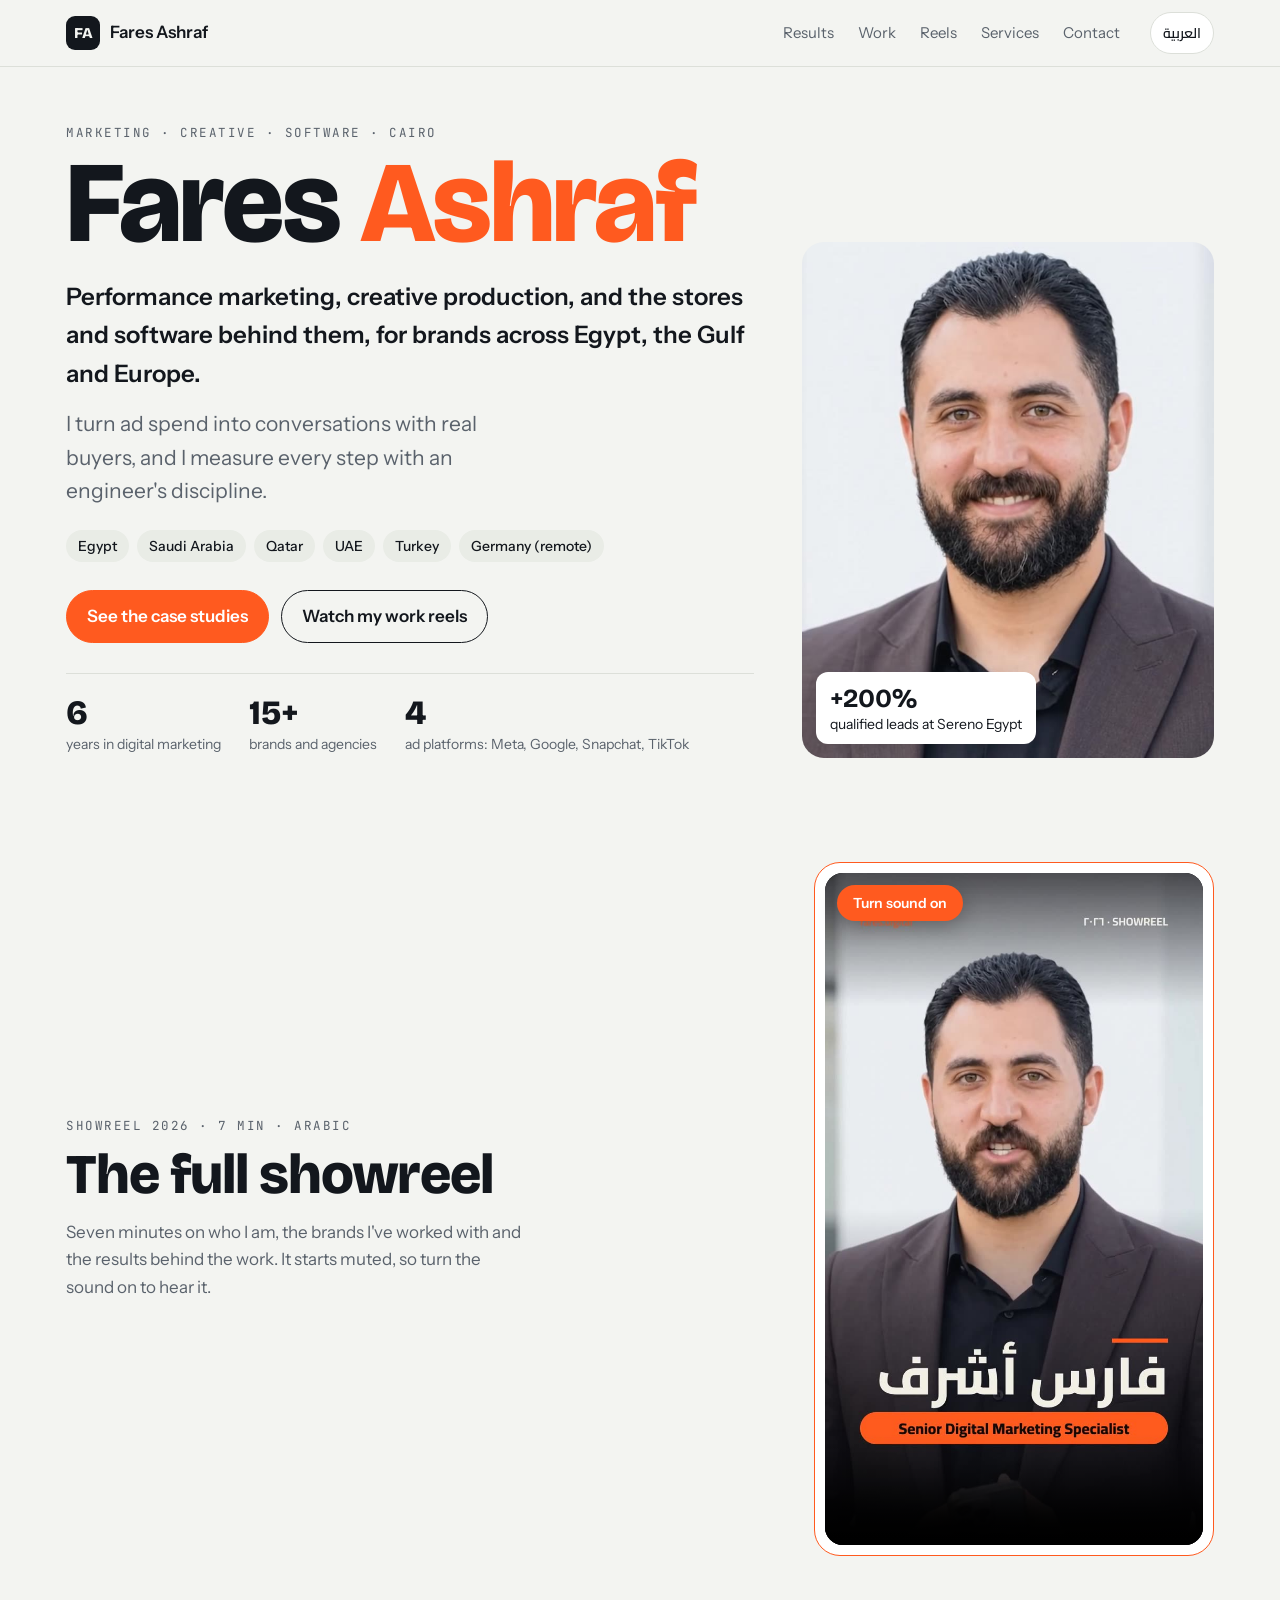
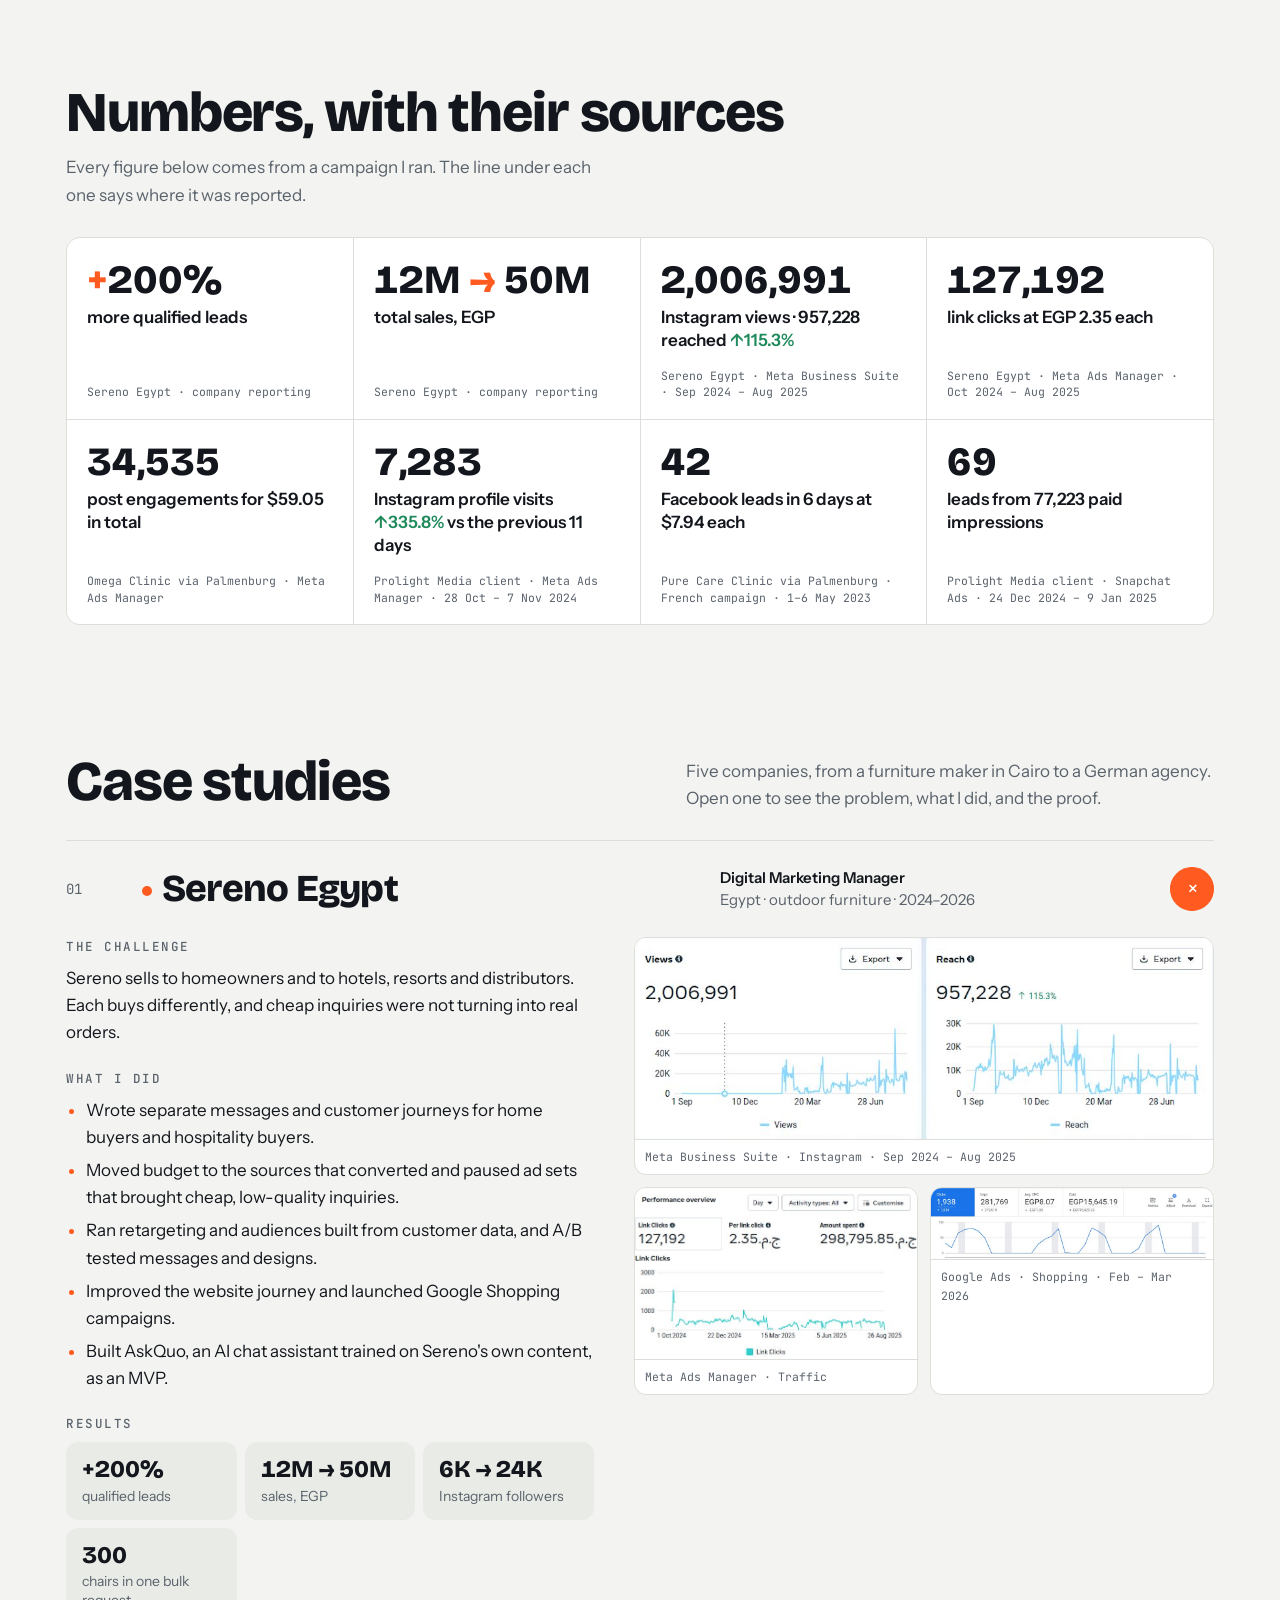
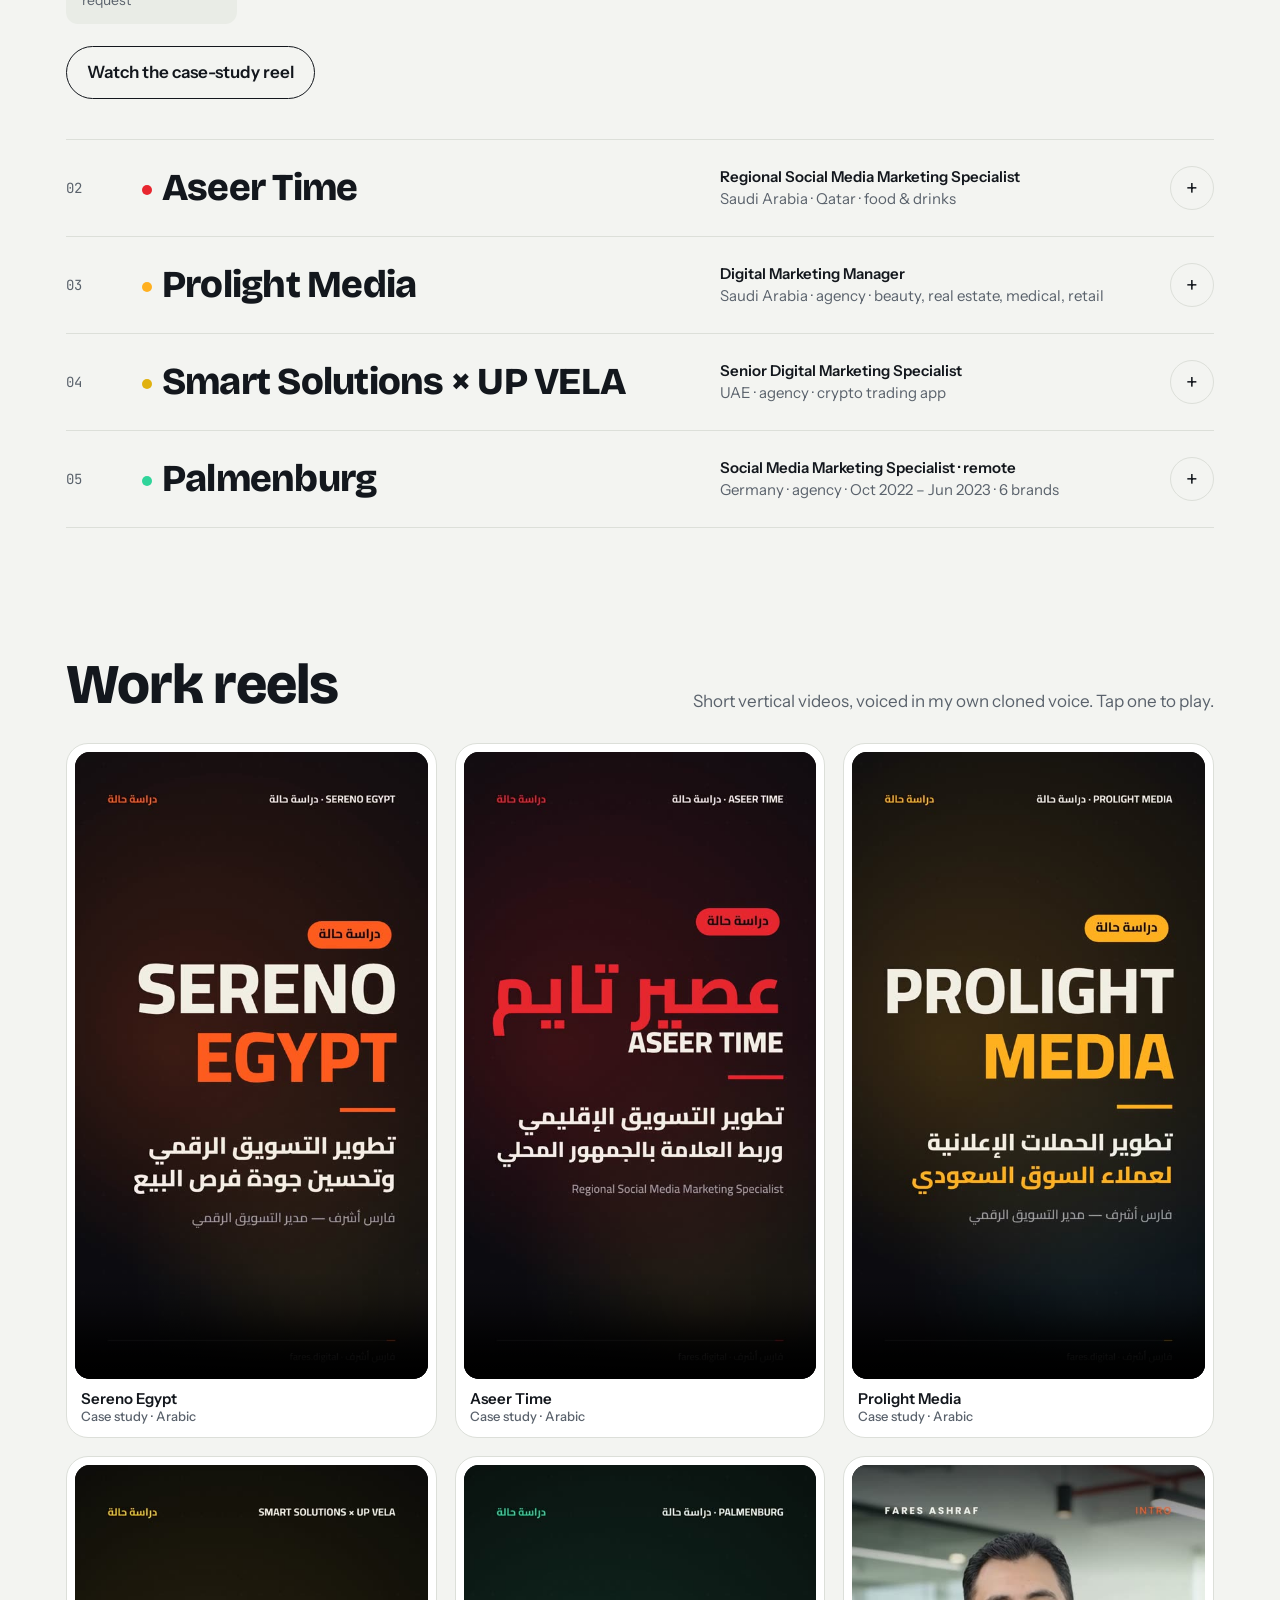
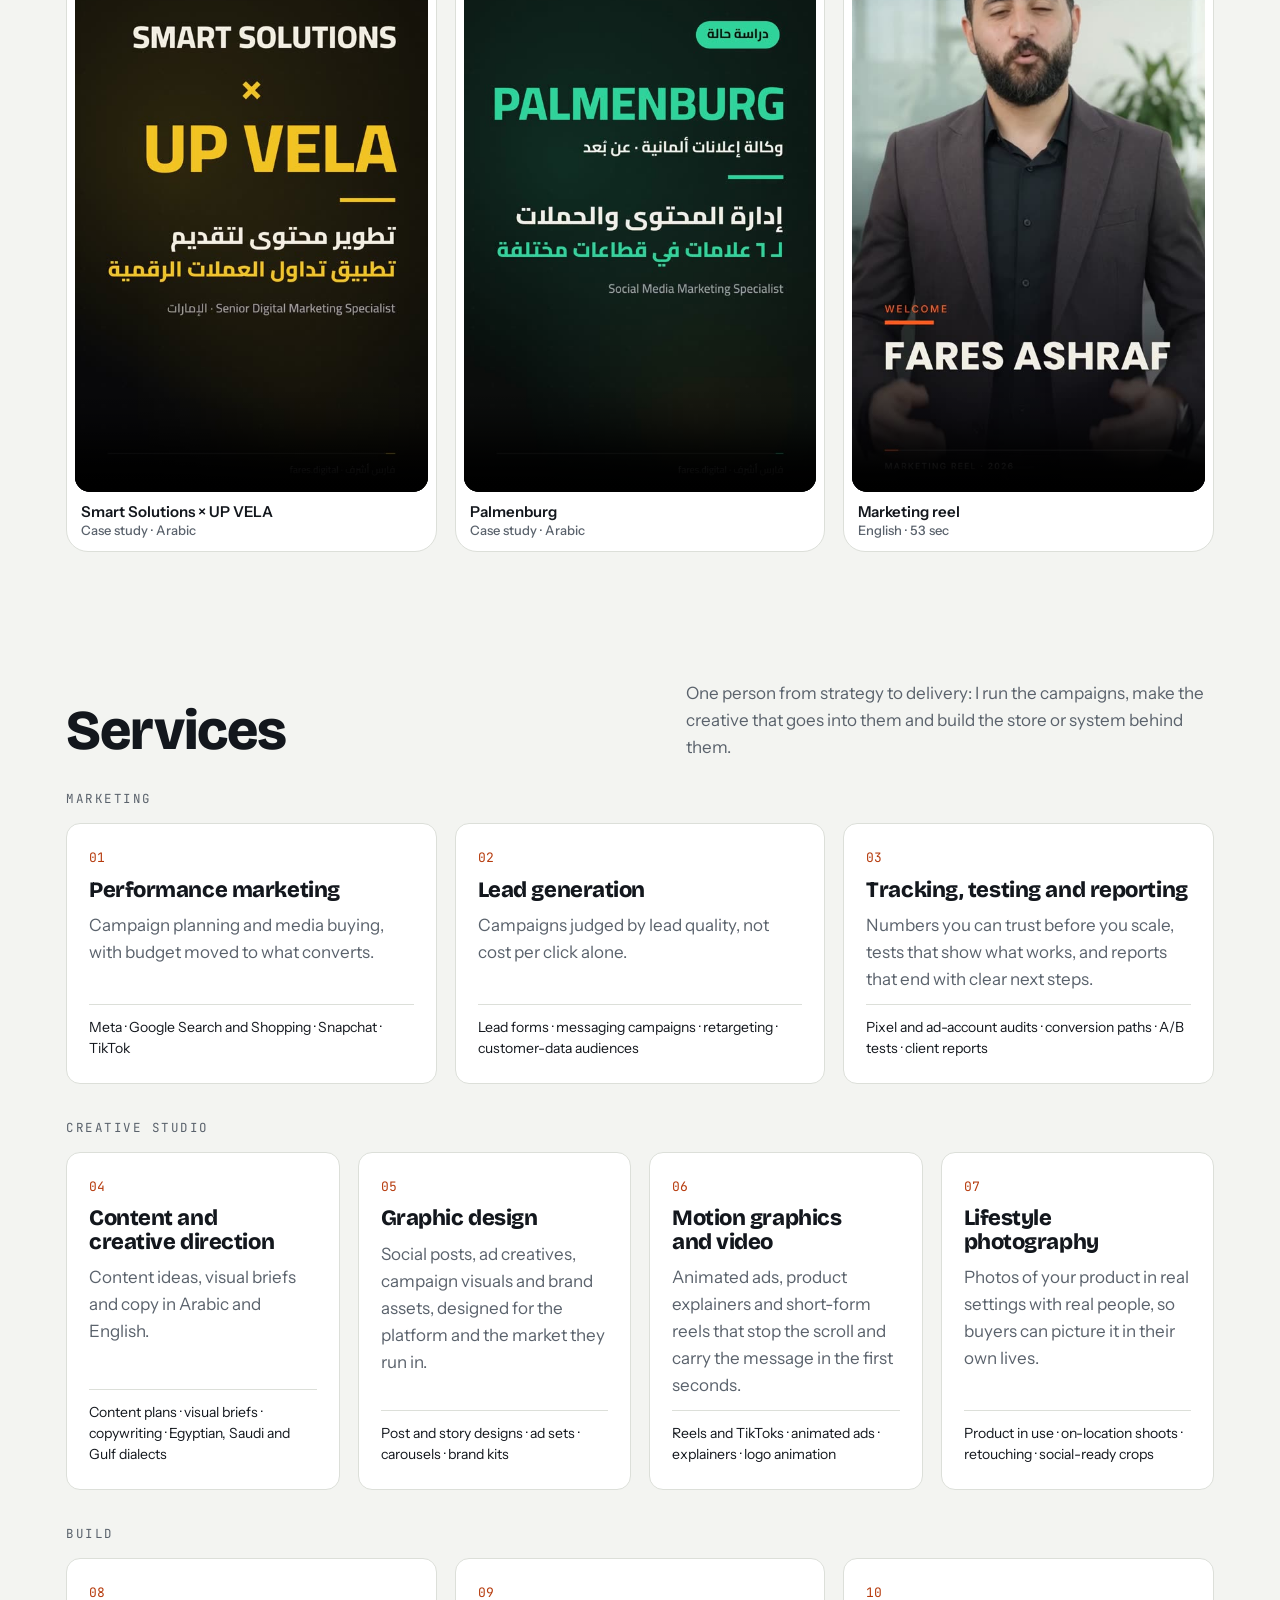
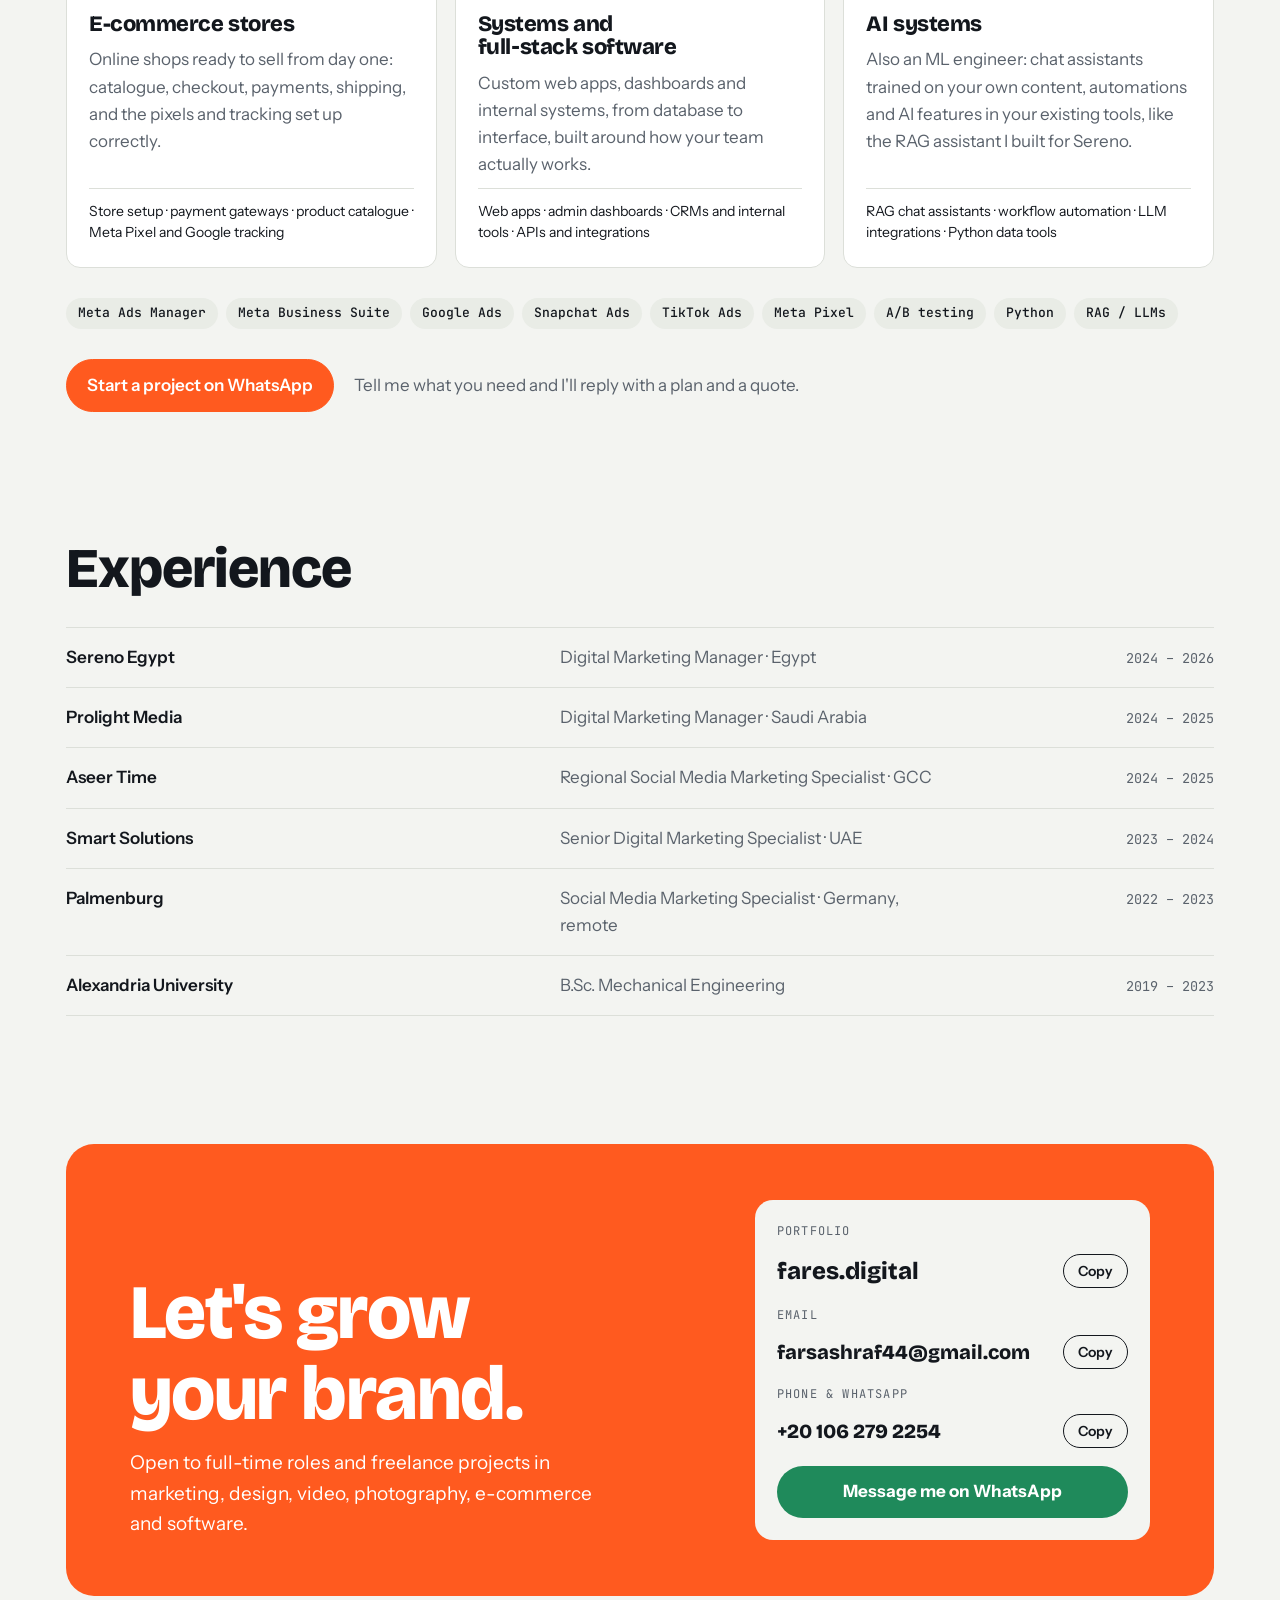
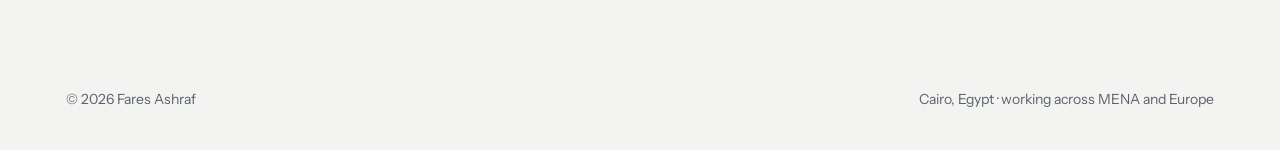
==== commit 9326b616: "Merge What I bring into Services and group services in order Services now runs Marketing, Creative s" ====
--- a/index.html
+++ b/index.html
@@ -163,6 +163,7 @@
 .svc-group+.svc-group{margin-top:34px}
 .svc-group>.eyebrow{margin-bottom:14px}
 .svcs{display:grid;grid-template-columns:repeat(3,minmax(0,1fr));gap:18px}
+.svcs.four{grid-template-columns:repeat(4,minmax(0,1fr))}
 .svc{background:var(--card);border:1px solid var(--line);border-radius:var(--r);padding:24px 22px;display:flex;flex-direction:column;gap:10px;min-width:0}
 .svc .no{font-family:var(--mono);font-size:13px;color:var(--accent-ink)}
 .svc h3{font-size:22px;font-weight:800}
@@ -170,18 +171,12 @@
 .svc .incl{margin-top:auto;padding-top:12px;border-top:1px solid var(--line);font-size:14px;color:var(--ink);line-height:1.5}
 .svc-cta{display:flex;flex-wrap:wrap;align-items:center;gap:12px 20px;margin-top:30px}
 .svc-cta p{color:var(--muted)}
-@media (max-width:860px){.svcs{grid-template-columns:repeat(2,minmax(0,1fr))}}
-@media (max-width:520px){.svcs{grid-template-columns:1fr}}
-
-/* skills */
-.skills{display:grid;grid-template-columns:repeat(3,minmax(0,1fr));gap:28px 36px}
-.skill{min-width:0}
-.skill h3{font-size:22px;font-weight:800;margin-bottom:8px}
-.skill p{color:var(--muted)}
-.tools{display:flex;flex-wrap:wrap;gap:8px;margin-top:34px}
+@media (max-width:1040px){.svcs.four{grid-template-columns:repeat(2,minmax(0,1fr))}}
+@media (max-width:860px){.svcs{grid-template-columns:repeat(2,minmax(0,1fr))}.svcs:not(.four) .svc:last-child{grid-column:1/-1}}
+@media (max-width:520px){.svcs,.svcs.four{grid-template-columns:1fr}}
+
+.tools{display:flex;flex-wrap:wrap;gap:8px;margin-top:30px}
 .tools .chip{font-family:var(--mono);font-size:13px}
-@media (max-width:860px){.skills{grid-template-columns:repeat(2,minmax(0,1fr))}}
-@media (max-width:520px){.skills{grid-template-columns:1fr}}
 
 /* experience */
 .xp{display:grid;gap:0;border-top:1px solid var(--line)}
@@ -219,7 +214,6 @@
       <a href="#work" data-i18n="nav2">Work</a>
       <a href="#reels" data-i18n="nav3">Reels</a>
       <a href="#services" data-i18n="nav6">Services</a>
-      <a href="#skills" data-i18n="nav4">Skills</a>
       <a href="#contact" data-i18n="nav5">Contact</a>
     </nav>
     <button class="lang" id="lang" type="button" aria-label="Switch language">العربية</button>
@@ -457,47 +451,39 @@
     <div class="wrap">
       <div class="sec-head">
         <h2 data-i18n="sv_h">Services</h2>
-        <p data-i18n="sv_p">Beyond running campaigns, I make the creative that goes into them and build the store or system behind them.</p>
+        <p data-i18n="sv_p">One person from strategy to delivery: I run the campaigns, make the creative that goes into them and build the store or system behind them.</p>
+      </div>
+      <div class="svc-group">
+        <p class="eyebrow" data-i18n="sv_g0">Marketing</p>
+        <div class="svcs">
+          <div class="svc"><span class="no">01</span><h3 data-i18n="sv7h">Performance marketing</h3><p data-i18n="sv7p">Campaign planning and media buying, with budget moved to what converts.</p><p class="incl" data-i18n="sv7i">Meta · Google Search and Shopping · Snapchat · TikTok</p></div>
+          <div class="svc"><span class="no">02</span><h3 data-i18n="sv8h">Lead generation</h3><p data-i18n="sv8p">Campaigns judged by lead quality, not cost per click alone.</p><p class="incl" data-i18n="sv8i">Lead forms · messaging campaigns · retargeting · customer-data audiences</p></div>
+          <div class="svc"><span class="no">03</span><h3 data-i18n="sv9h">Tracking, testing and reporting</h3><p data-i18n="sv9p">Numbers you can trust before you scale, tests that show what works, and reports that end with clear next steps.</p><p class="incl" data-i18n="sv9i">Pixel and ad-account audits · conversion paths · A/B tests · client reports</p></div>
+        </div>
       </div>
       <div class="svc-group">
         <p class="eyebrow" data-i18n="sv_g1">Creative studio</p>
-        <div class="svcs">
-          <div class="svc"><span class="no">01</span><h3 data-i18n="sv1h">Graphic design</h3><p data-i18n="sv1p">Social posts, ad creatives, campaign visuals and brand assets, designed for the platform and the market they run in.</p><p class="incl" data-i18n="sv1i">Post and story designs · ad sets · carousels · brand kits</p></div>
-          <div class="svc"><span class="no">02</span><h3 data-i18n="sv2h">Motion graphics and video</h3><p data-i18n="sv2p">Animated ads, product explainers and short-form reels that stop the scroll and carry the message in the first seconds.</p><p class="incl" data-i18n="sv2i">Reels and TikToks · animated ads · explainers · logo animation</p></div>
-          <div class="svc"><span class="no">03</span><h3 data-i18n="sv3h">Lifestyle photography</h3><p data-i18n="sv3p">Photos of your product in real settings with real people, so buyers can picture it in their own lives.</p><p class="incl" data-i18n="sv3i">Product in use · on-location shoots · retouching · social-ready crops</p></div>
+        <div class="svcs four">
+          <div class="svc"><span class="no">04</span><h3 data-i18n="sv10h">Content and creative direction</h3><p data-i18n="sv10p">Content ideas, visual briefs and copy in Arabic and English.</p><p class="incl" data-i18n="sv10i">Content plans · visual briefs · copywriting · Egyptian, Saudi and Gulf dialects</p></div>
+          <div class="svc"><span class="no">05</span><h3 data-i18n="sv1h">Graphic design</h3><p data-i18n="sv1p">Social posts, ad creatives, campaign visuals and brand assets, designed for the platform and the market they run in.</p><p class="incl" data-i18n="sv1i">Post and story designs · ad sets · carousels · brand kits</p></div>
+          <div class="svc"><span class="no">06</span><h3 data-i18n="sv2h">Motion graphics and video</h3><p data-i18n="sv2p">Animated ads, product explainers and short-form reels that stop the scroll and carry the message in the first seconds.</p><p class="incl" data-i18n="sv2i">Reels and TikToks · animated ads · explainers · logo animation</p></div>
+          <div class="svc"><span class="no">07</span><h3 data-i18n="sv3h">Lifestyle photography</h3><p data-i18n="sv3p">Photos of your product in real settings with real people, so buyers can picture it in their own lives.</p><p class="incl" data-i18n="sv3i">Product in use · on-location shoots · retouching · social-ready crops</p></div>
         </div>
       </div>
       <div class="svc-group">
         <p class="eyebrow" data-i18n="sv_g2">Build</p>
         <div class="svcs">
-          <div class="svc"><span class="no">04</span><h3 data-i18n="sv4h">E-commerce stores</h3><p data-i18n="sv4p">Online shops ready to sell from day one: catalogue, checkout, payments, shipping, and the pixels and tracking set up correctly.</p><p class="incl" data-i18n="sv4i">Store setup · payment gateways · product catalogue · Meta Pixel and Google tracking</p></div>
-          <div class="svc"><span class="no">05</span><h3 data-i18n="sv5h">Systems and full&#8209;stack software</h3><p data-i18n="sv5p">Custom web apps, dashboards and internal systems, from database to interface, built around how your team actually works.</p><p class="incl" data-i18n="sv5i">Web apps · admin dashboards · CRMs and internal tools · APIs and integrations</p></div>
-          <div class="svc"><span class="no">06</span><h3 data-i18n="sv6h">AI systems</h3><p data-i18n="sv6p">Chat assistants trained on your own content, automations and AI features added to your existing tools, like the RAG assistant I built for Sereno.</p><p class="incl" data-i18n="sv6i">RAG chat assistants · workflow automation · LLM integrations · data pipelines</p></div>
-        </div>
+          <div class="svc"><span class="no">08</span><h3 data-i18n="sv4h">E-commerce stores</h3><p data-i18n="sv4p">Online shops ready to sell from day one: catalogue, checkout, payments, shipping, and the pixels and tracking set up correctly.</p><p class="incl" data-i18n="sv4i">Store setup · payment gateways · product catalogue · Meta Pixel and Google tracking</p></div>
+          <div class="svc"><span class="no">09</span><h3 data-i18n="sv5h">Systems and full&#8209;stack software</h3><p data-i18n="sv5p">Custom web apps, dashboards and internal systems, from database to interface, built around how your team actually works.</p><p class="incl" data-i18n="sv5i">Web apps · admin dashboards · CRMs and internal tools · APIs and integrations</p></div>
+          <div class="svc"><span class="no">10</span><h3 data-i18n="sv6h">AI systems</h3><p data-i18n="sv6p">Also an ML engineer: chat assistants trained on your own content, automations and AI features in your existing tools, like the RAG assistant I built for Sereno.</p><p class="incl" data-i18n="sv6i">RAG chat assistants · workflow automation · LLM integrations · Python data tools</p></div>
+        </div>
+      </div>
+      <div class="tools" aria-label="Tools">
+        <span class="chip">Meta Ads Manager</span><span class="chip">Meta Business Suite</span><span class="chip">Google Ads</span><span class="chip">Snapchat Ads</span><span class="chip">TikTok Ads</span><span class="chip">Meta Pixel</span><span class="chip">A/B testing</span><span class="chip">Python</span><span class="chip">RAG / LLMs</span>
       </div>
       <div class="svc-cta">
         <a class="btn primary" href="https://wa.me/201062792254" target="_blank" rel="noopener" data-i18n="sv_cta">Start a project on WhatsApp</a>
         <p data-i18n="sv_note">Tell me what you need and I'll reply with a plan and a quote.</p>
-      </div>
-    </div>
-  </section>
-
-  <section id="skills">
-    <div class="wrap">
-      <div class="sec-head">
-        <h2 data-i18n="s_h">What I bring</h2>
-        <p data-i18n="s_p">A marketer who can read a dashboard, write the caption and build the tool.</p>
-      </div>
-      <div class="skills">
-        <div class="skill"><h3 data-i18n="s1h">Performance marketing</h3><p data-i18n="s1p">Campaign planning and media buying on Meta, Google Search and Shopping, Snapchat and TikTok, with budget moved to what converts.</p></div>
-        <div class="skill"><h3 data-i18n="s2h">Lead generation</h3><p data-i18n="s2p">Lead forms, messaging campaigns, retargeting and customer-data audiences, judged by lead quality, not cost per click alone.</p></div>
-        <div class="skill"><h3 data-i18n="s3h">Tracking and funnels</h3><p data-i18n="s3p">Audits of pixels, ad accounts, forms and conversion paths, so the numbers can be trusted before they are scaled.</p></div>
-        <div class="skill"><h3 data-i18n="s4h">Content and creative direction</h3><p data-i18n="s4p">Content ideas, visual briefs and copy in Arabic and English, written in Egyptian, Saudi and Gulf dialects.</p></div>
-        <div class="skill"><h3 data-i18n="s5h">Testing and reporting</h3><p data-i18n="s5p">A/B tests on messages and designs, and client reports that end with clear next steps.</p></div>
-        <div class="skill"><h3 data-i18n="s6h">AI and automation</h3><p data-i18n="s6p">Also an ML engineer: I built a RAG chat assistant for Sereno and publish Python packages for data work.</p></div>
-      </div>
-      <div class="tools" aria-label="Tools">
-        <span class="chip">Meta Ads Manager</span><span class="chip">Meta Business Suite</span><span class="chip">Google Ads</span><span class="chip">Snapchat Ads</span><span class="chip">TikTok Ads</span><span class="chip">Meta Pixel</span><span class="chip">A/B testing</span><span class="chip">Python</span><span class="chip">RAG / LLMs</span>
       </div>
     </div>
   </section>
@@ -544,7 +530,7 @@
 
 <script>
 const AR={
-brand:"فارس أشرف",nav1:"النتائج",nav2:"الأعمال",nav3:"الريلز",nav4:"المهارات",nav5:"تواصل",nav6:"الخدمات",
+brand:"فارس أشرف",nav1:"النتائج",nav2:"الأعمال",nav3:"الريلز",nav5:"تواصل",nav6:"الخدمات",
 eyebrow:"تسويق · إبداع · برمجة · القاهرة",name:'فارس <span>أشرف</span>',
 role:"تسويق أداء، وإنتاج محتوى إبداعي، والمتاجر والبرمجيات اللي وراه، لعلامات تجارية في مصر والخليج وأوروبا.",
 thesis:"بحوّل ميزانية الإعلانات لمحادثات مع مشترين حقيقيين، وبقيس كل خطوة بعقلية المهندس.",
@@ -594,22 +580,20 @@
 c5d5:"عملت عروض رمضان لحلويات سوار الشام، وفيديوهات مغامرات لميرا وميلا.",
 c5x1:"Lead في 6 أيام بـ 7.94 دولار",c5x2:"إعجاب بالصفحة بـ 0.11 دولار",c5x3:"تفاعل بـ 59.05 دولار",
 v_h:"ريلز الأعمال",v_p:"فيديوهات رأسية قصيرة، بصوتي. اضغط على أي واحد يشتغل.",v_ar:"دراسة حالة · عربي",v7:"ريل تسويقي<small>إنجليزي · 53 ثانية</small>",
-sv_h:"الخدمات",sv_p:"غير إدارة الحملات، بعمل المحتوى الإبداعي اللي بيدخل فيها، وببني المتجر أو السيستم اللي وراها.",
+sv_h:"الخدمات",sv_p:"شخص واحد من الاستراتيجية للتنفيذ: بدير الحملات، وبعمل المحتوى الإبداعي اللي بيدخل فيها، وببني المتجر أو السيستم اللي وراها.",
+sv_g0:"التسويق",
+sv7h:"تسويق الأداء",sv7p:"تخطيط الحملات وشراء الإعلانات، ونقل الميزانية للي بيحوّل.",sv7i:"ميتا · جوجل سيرش وشوبينج · سناب شات · تيك توك",
+sv8h:"توليد العملاء",sv8p:"حملات بتتقاس بجودة العميل، مش تكلفة النقرة بس.",sv8i:"نماذج العملاء · حملات الرسائل · إعادة الاستهداف · جماهير من بيانات العملاء",
+sv9h:"التتبّع والاختبار والتقارير",sv9p:"أرقام تقدر تثق فيها قبل ما تكبّر، واختبارات بتوضّح إيه اللي شغّال، وتقارير بتنتهي بخطوات واضحة.",sv9i:"مراجعة البكسل والحسابات الإعلانية · مسارات التحويل · اختبارات A/B · تقارير للعملاء",
+sv10h:"المحتوى والتوجيه الإبداعي",sv10p:"أفكار المحتوى، والـ Visual Brief، والكتابة بالعربي والإنجليزي.",sv10i:"خطط محتوى · Visual Briefs · كتابة كابشن · لهجة مصرية وسعودية وخليجية",
 sv_g1:"استوديو إبداعي",sv_g2:"برمجة وتطوير",
 sv1h:"تصميم جرافيك",sv1p:"بوستات سوشيال، وتصميمات إعلانات، وفيجوالز حملات، وهوية بصرية، متصممة للمنصة والسوق اللي هتتنشر فيه.",sv1i:"بوستات وستوريز · مجموعات إعلانات · كاروسيل · براند كيت",
 sv2h:"موشن جرافيك وفيديو",sv2p:"إعلانات متحركة، وفيديوهات شرح للمنتج، وريلز قصيرة بتوقّف السكرول وبتوصّل الرسالة في أول ثواني.",sv2i:"ريلز وتيك توك · إعلانات متحركة · فيديوهات شرح · تحريك اللوجو",
 sv3h:"تصوير لايف ستايل",sv3p:"صور لمنتجك في أماكن حقيقية مع ناس حقيقيين، علشان المشتري يتخيّله في حياته.",sv3i:"المنتج وهو بيتستخدم · تصوير في اللوكيشن · ريتاتش · مقاسات جاهزة للسوشيال",
 sv4h:"متاجر إلكترونية",sv4p:"متاجر أونلاين جاهزة تبيع من أول يوم: كتالوج، ودفع، وشحن، والبكسل والتتبّع متظبطين صح.",sv4i:"إعداد المتجر · بوابات الدفع · كتالوج المنتجات · Meta Pixel وتتبّع جوجل",
 sv5h:"أنظمة وبرمجيات Full-Stack",sv5p:"تطبيقات ويب، وداشبوردات، وأنظمة داخلية مخصوصة، من قاعدة البيانات للواجهة، مبنية على طريقة شغل فريقك.",sv5i:"تطبيقات ويب · لوحات تحكم · CRM وأدوات داخلية · APIs وربط أنظمة",
-sv6h:"أنظمة ذكاء اصطناعي",sv6p:"مساعدين محادثة متدرّبين على محتواك، وأتمتة، ومميزات ذكاء اصطناعي جوّه أدواتك الحالية، زي مساعد RAG اللي بنيته لسيرينو.",sv6i:"مساعدين محادثة RAG · أتمتة سير العمل · ربط نماذج اللغة · خطوط بيانات",
+sv6h:"أنظمة ذكاء اصطناعي",sv6p:"أنا كمان مهندس تعلّم آلي: مساعدين محادثة متدرّبين على محتواك، وأتمتة، ومميزات ذكاء اصطناعي جوّه أدواتك الحالية، زي مساعد RAG اللي بنيته لسيرينو.",sv6i:"مساعدين محادثة RAG · أتمتة سير العمل · ربط نماذج اللغة · أدوات بيانات بـ Python",
 sv_cta:"ابدأ مشروعك على واتساب",sv_note:"قولّي محتاج إيه، وهرد عليك بخطة وعرض سعر.",
-s_h:"اللي بقدّمه",s_p:"مسوّق بيقرا الداشبورد، ويكتب الكابشن، ويبني الأداة.",
-s1h:"تسويق الأداء",s1p:"تخطيط الحملات وشراء الإعلانات على ميتا، وجوجل سيرش وشوبينج، وسناب شات، وتيك توك، ونقل الميزانية للي بيحوّل.",
-s2h:"توليد العملاء",s2p:"نماذج العملاء، وحملات الرسائل، وإعادة الاستهداف، وجماهير من بيانات العملاء، والحكم بجودة العميل مش تكلفة النقرة بس.",
-s3h:"التتبّع ومسارات التحويل",s3p:"مراجعة البكسل والحسابات والنماذج ومسارات التحويل، علشان نثق في الأرقام قبل ما نكبّر.",
-s4h:"المحتوى والتوجيه الإبداعي",s4p:"أفكار المحتوى، والـ Visual Brief، والكتابة بالعربي والإنجليزي، باللهجة المصرية والسعودية والخليجية.",
-s5h:"الاختبار والتقارير",s5p:"اختبارات A/B على الرسائل والتصميمات، وتقارير للعملاء بتنتهي بخطوات واضحة.",
-s6h:"الذكاء الاصطناعي والأتمتة",s6p:"أنا كمان مهندس تعلّم آلي: بنيت مساعد محادثة RAG لسيرينو، وبنشر مكتبات Python لتحليل البيانات.",
 x_h:"الخبرة",x1:"مدير التسويق الرقمي · مصر",x2:"أخصائي أول في التسويق الرقمي · الإمارات",x3:"مدير التسويق الرقمي · السعودية",x4:"أخصائي سوشيال ميديا إقليمي · الخليج",
 x5:"أخصائي تسويق سوشيال ميديا · ألمانيا، عن بُعد",x6b:"جامعة الإسكندرية",x6:"بكالوريوس الهندسة الميكانيكية",
 ct_h:"يلا نكبّر البراند بتاعك.",ct_p:"متاح لوظائف دوام كامل ومشاريع فريلانس في التسويق والتصميم والفيديو والتصوير والمتاجر الإلكترونية والبرمجة.",ct_k:"البورتفوليو",ct_e:"الإيميل",ct_w:"الموبايل والواتساب",ct_wa:"كلّمني على واتساب",copy:"نسخ",
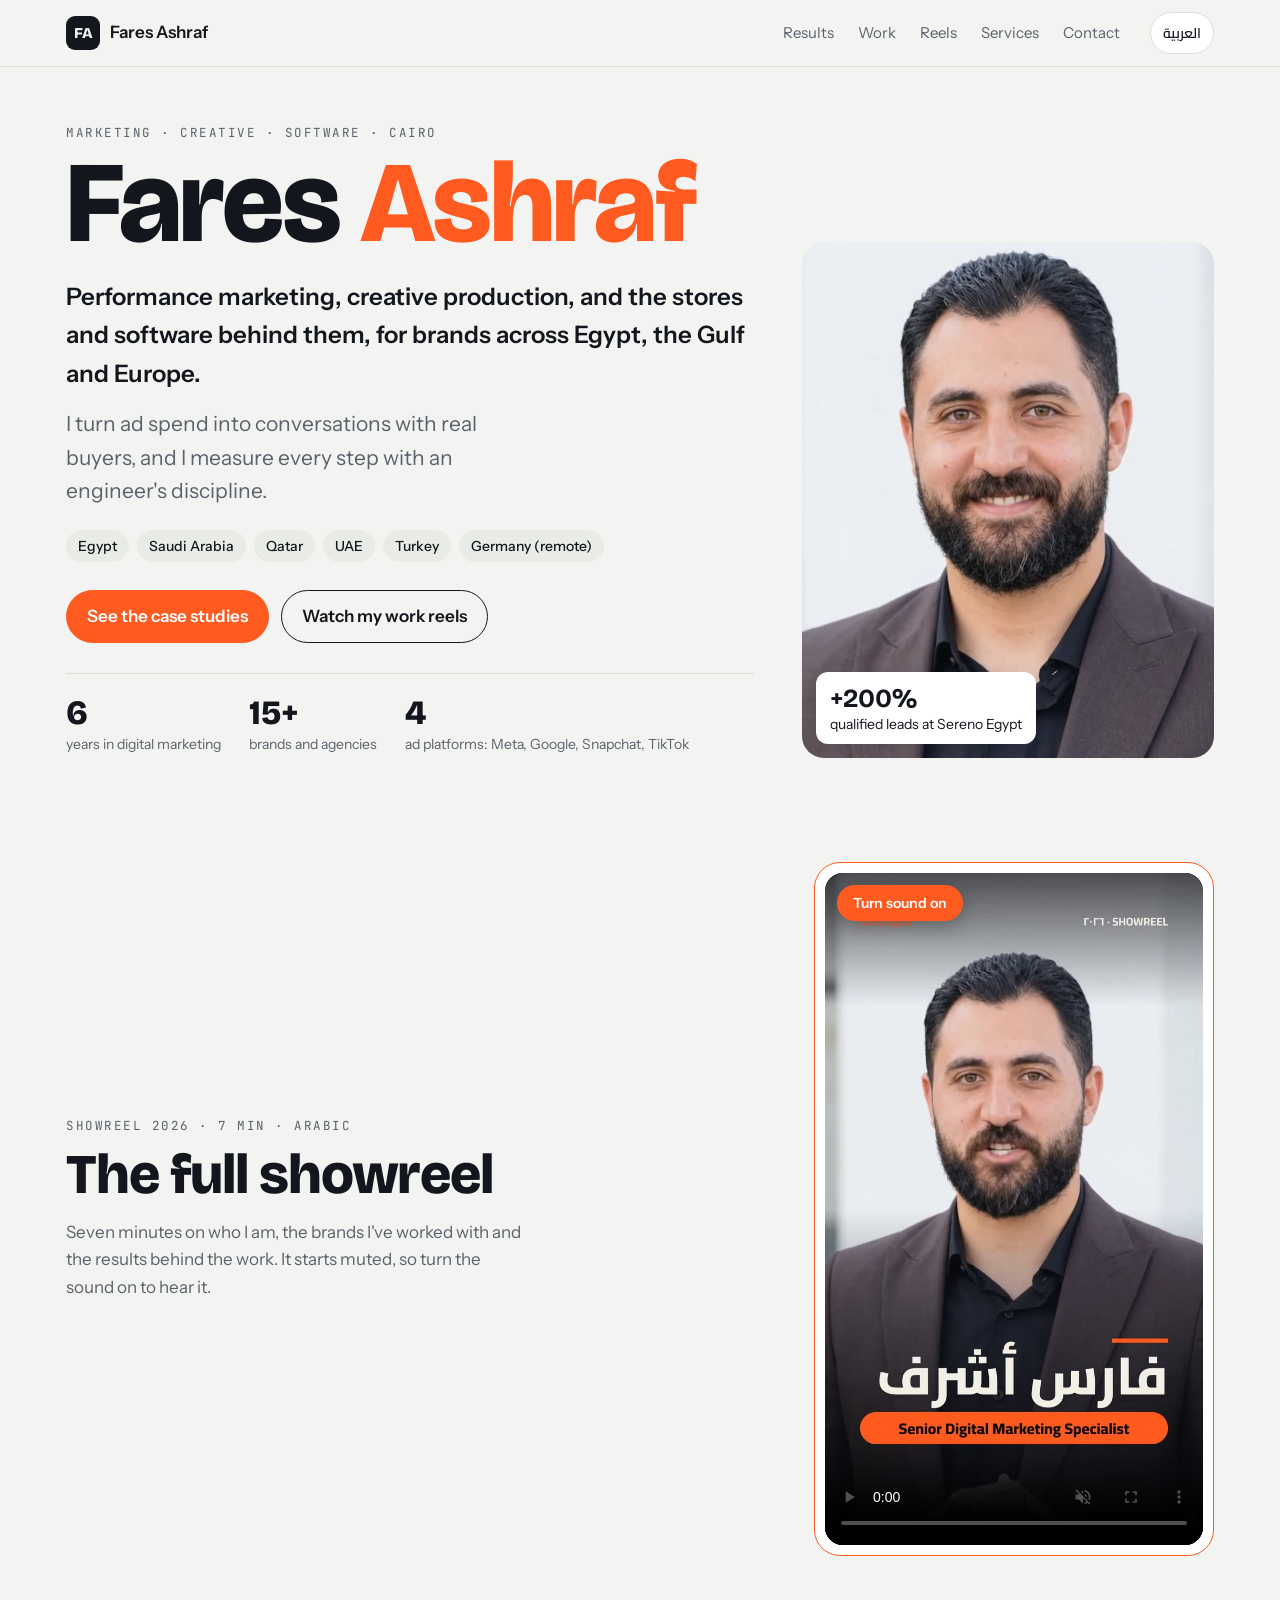
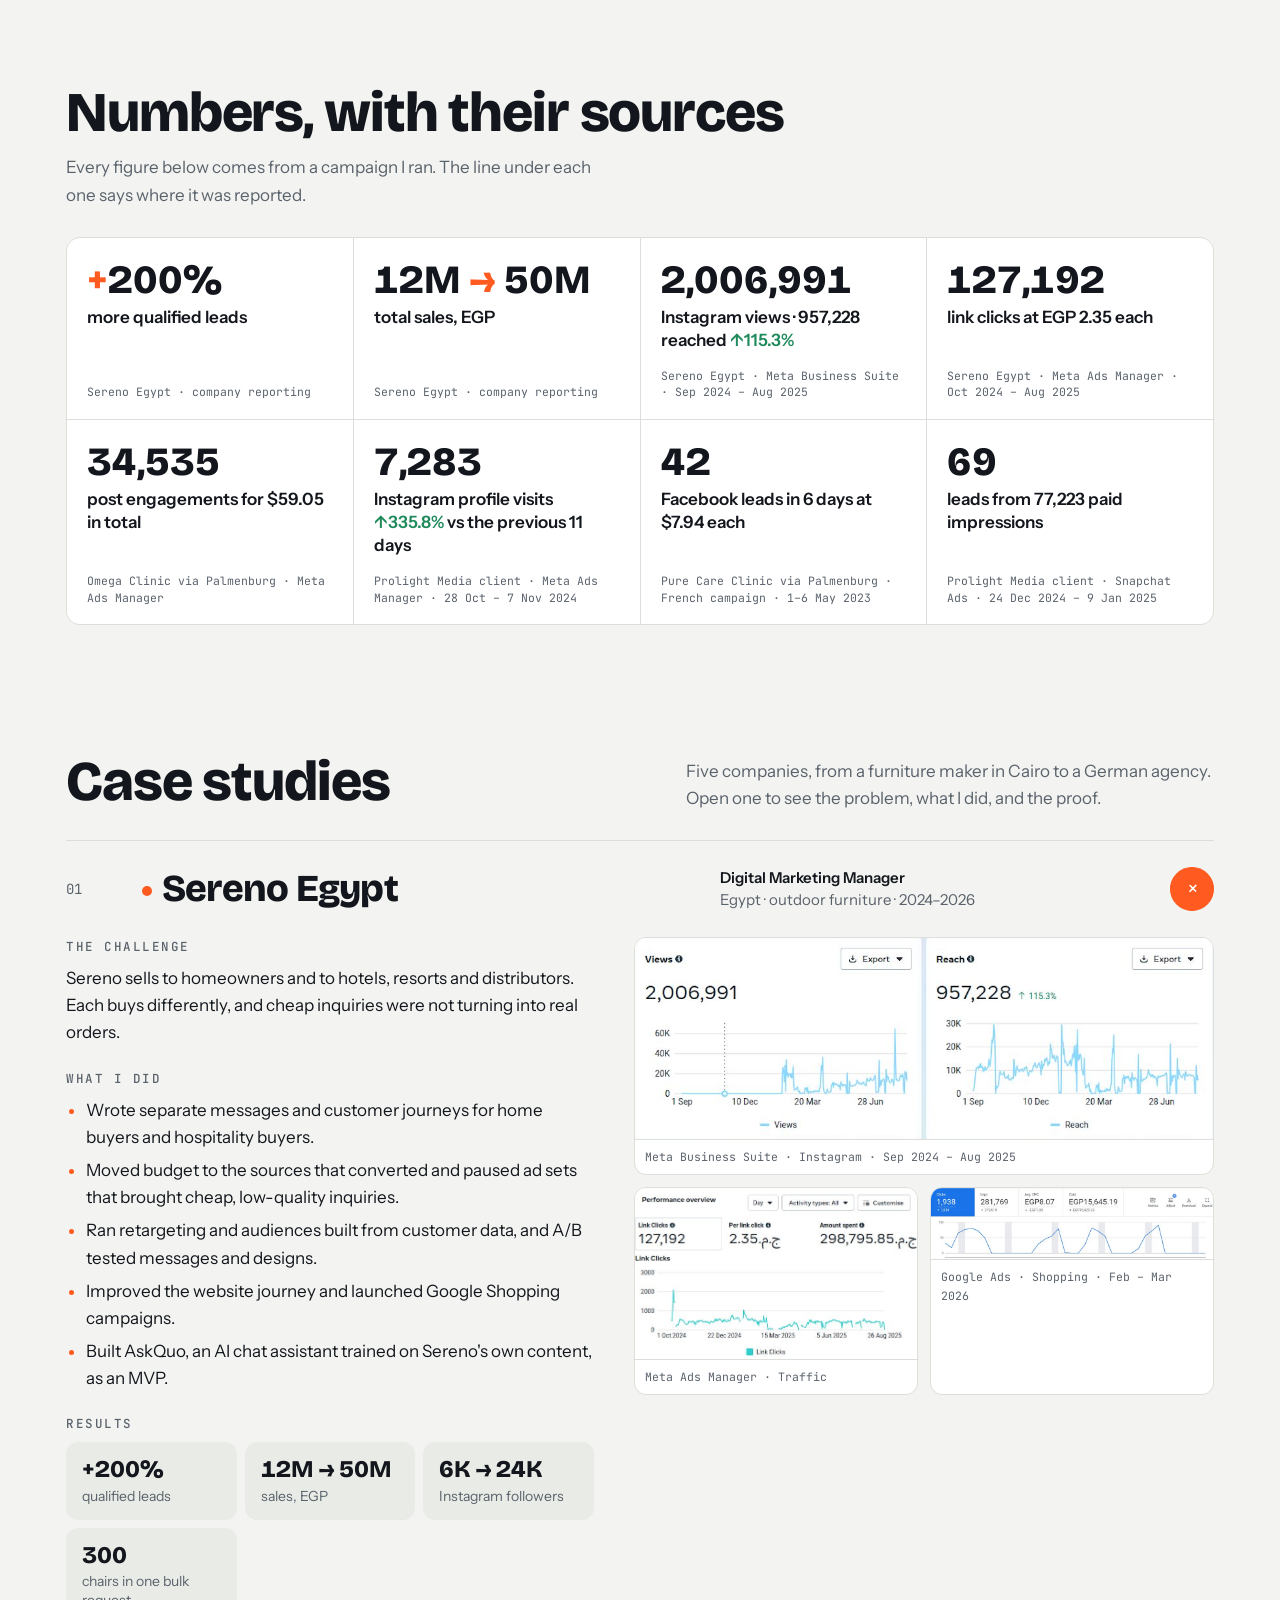
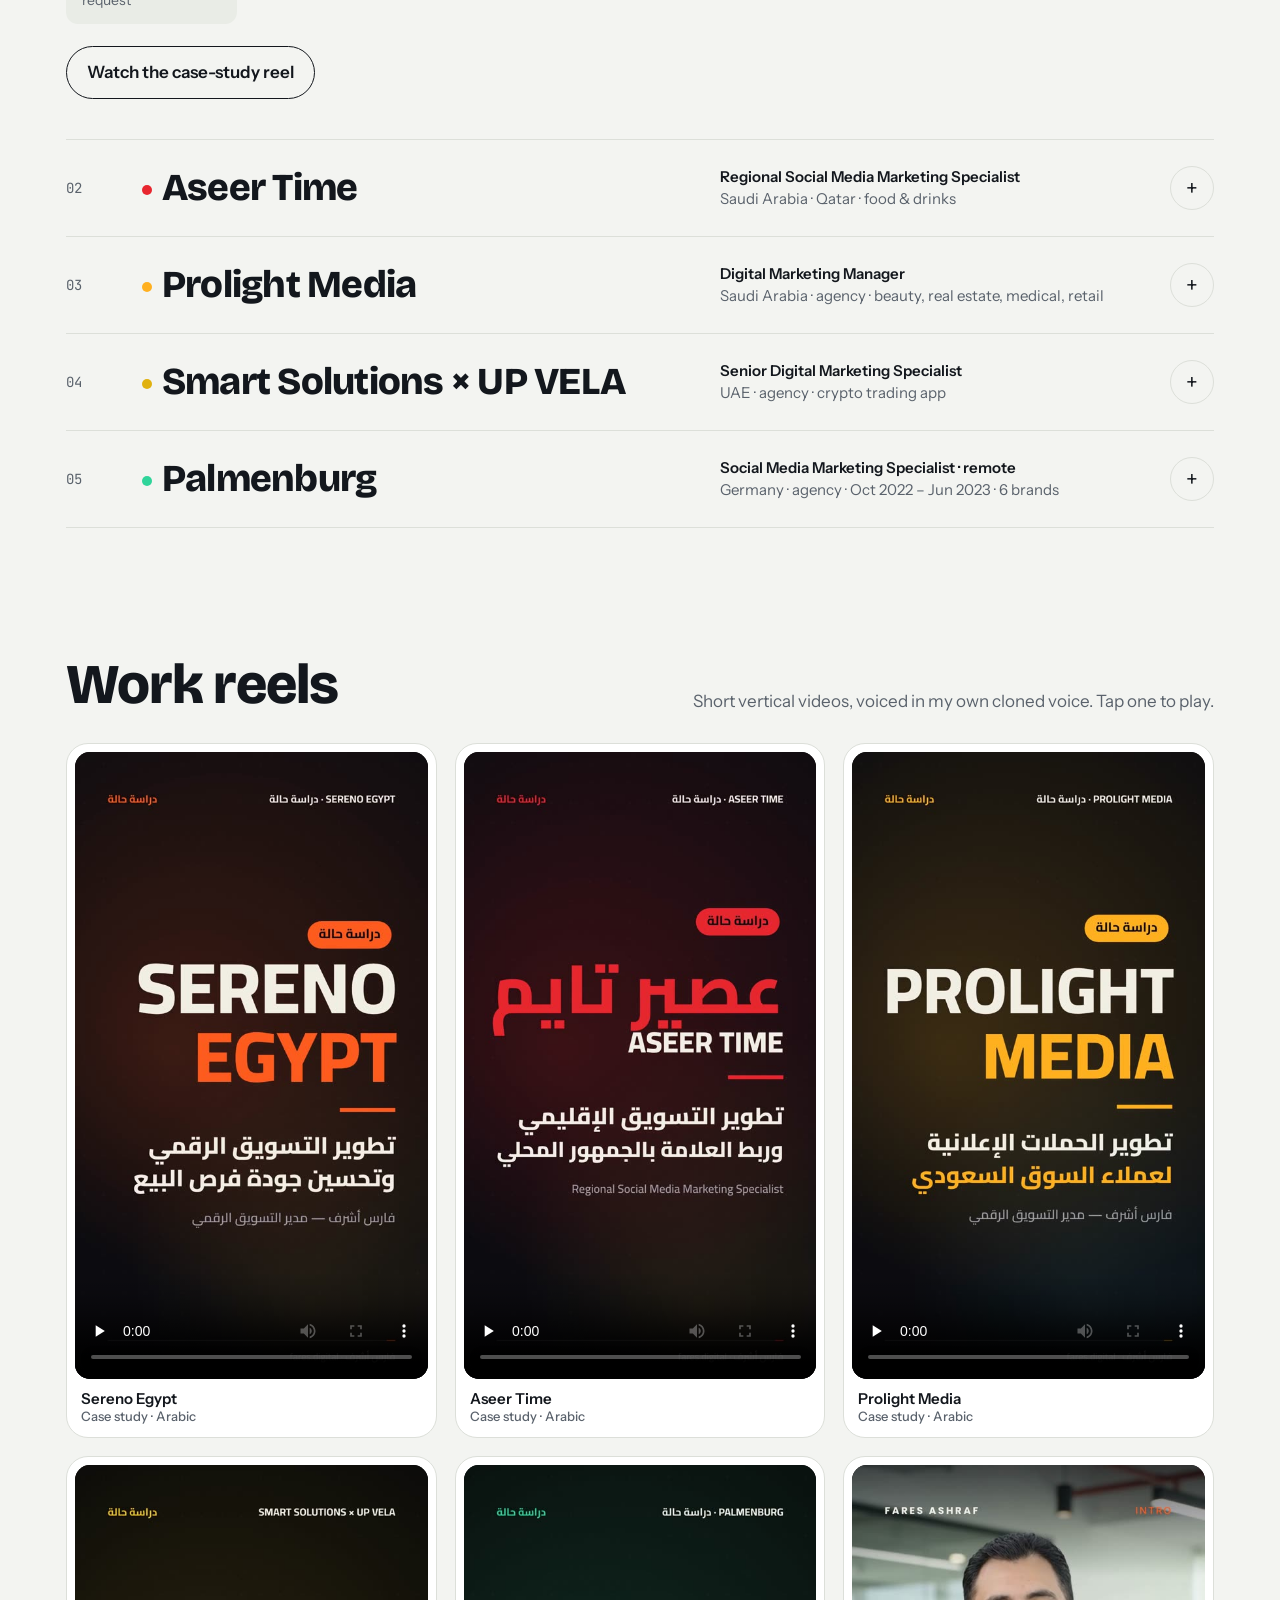
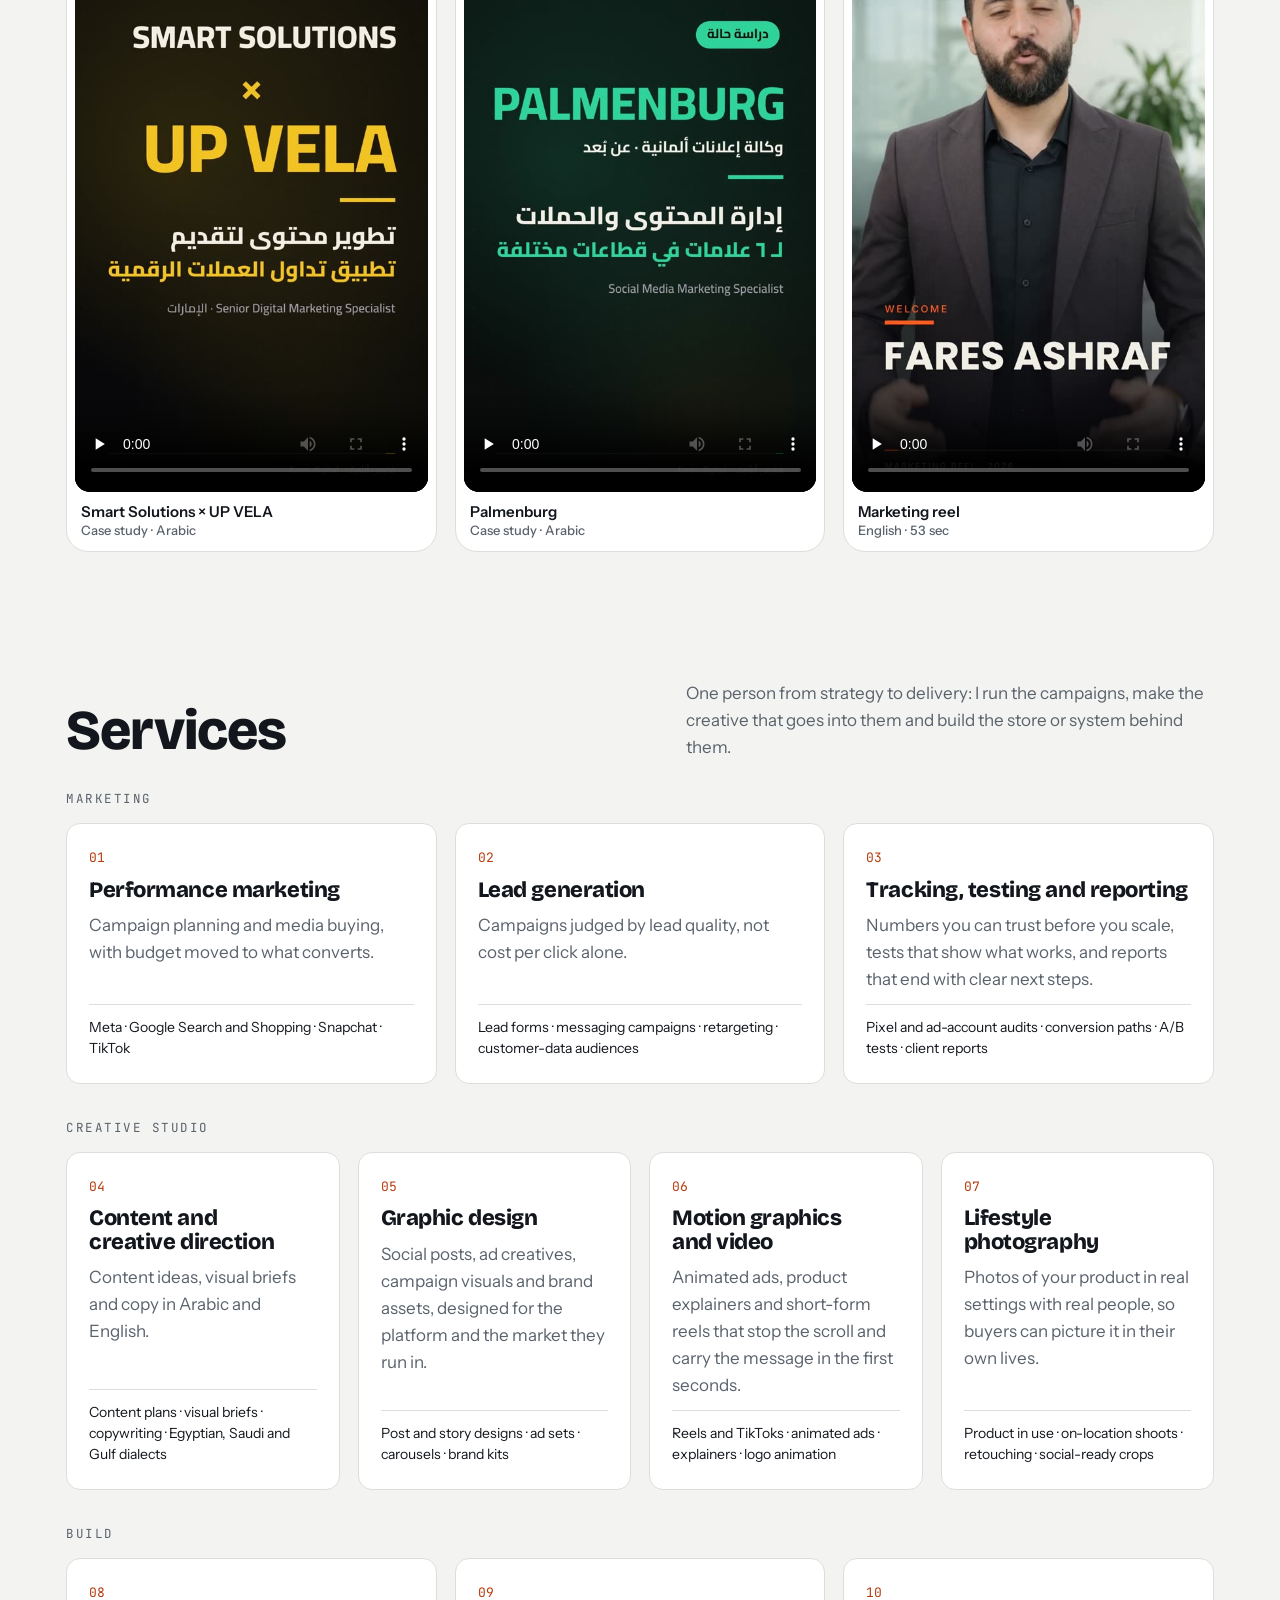
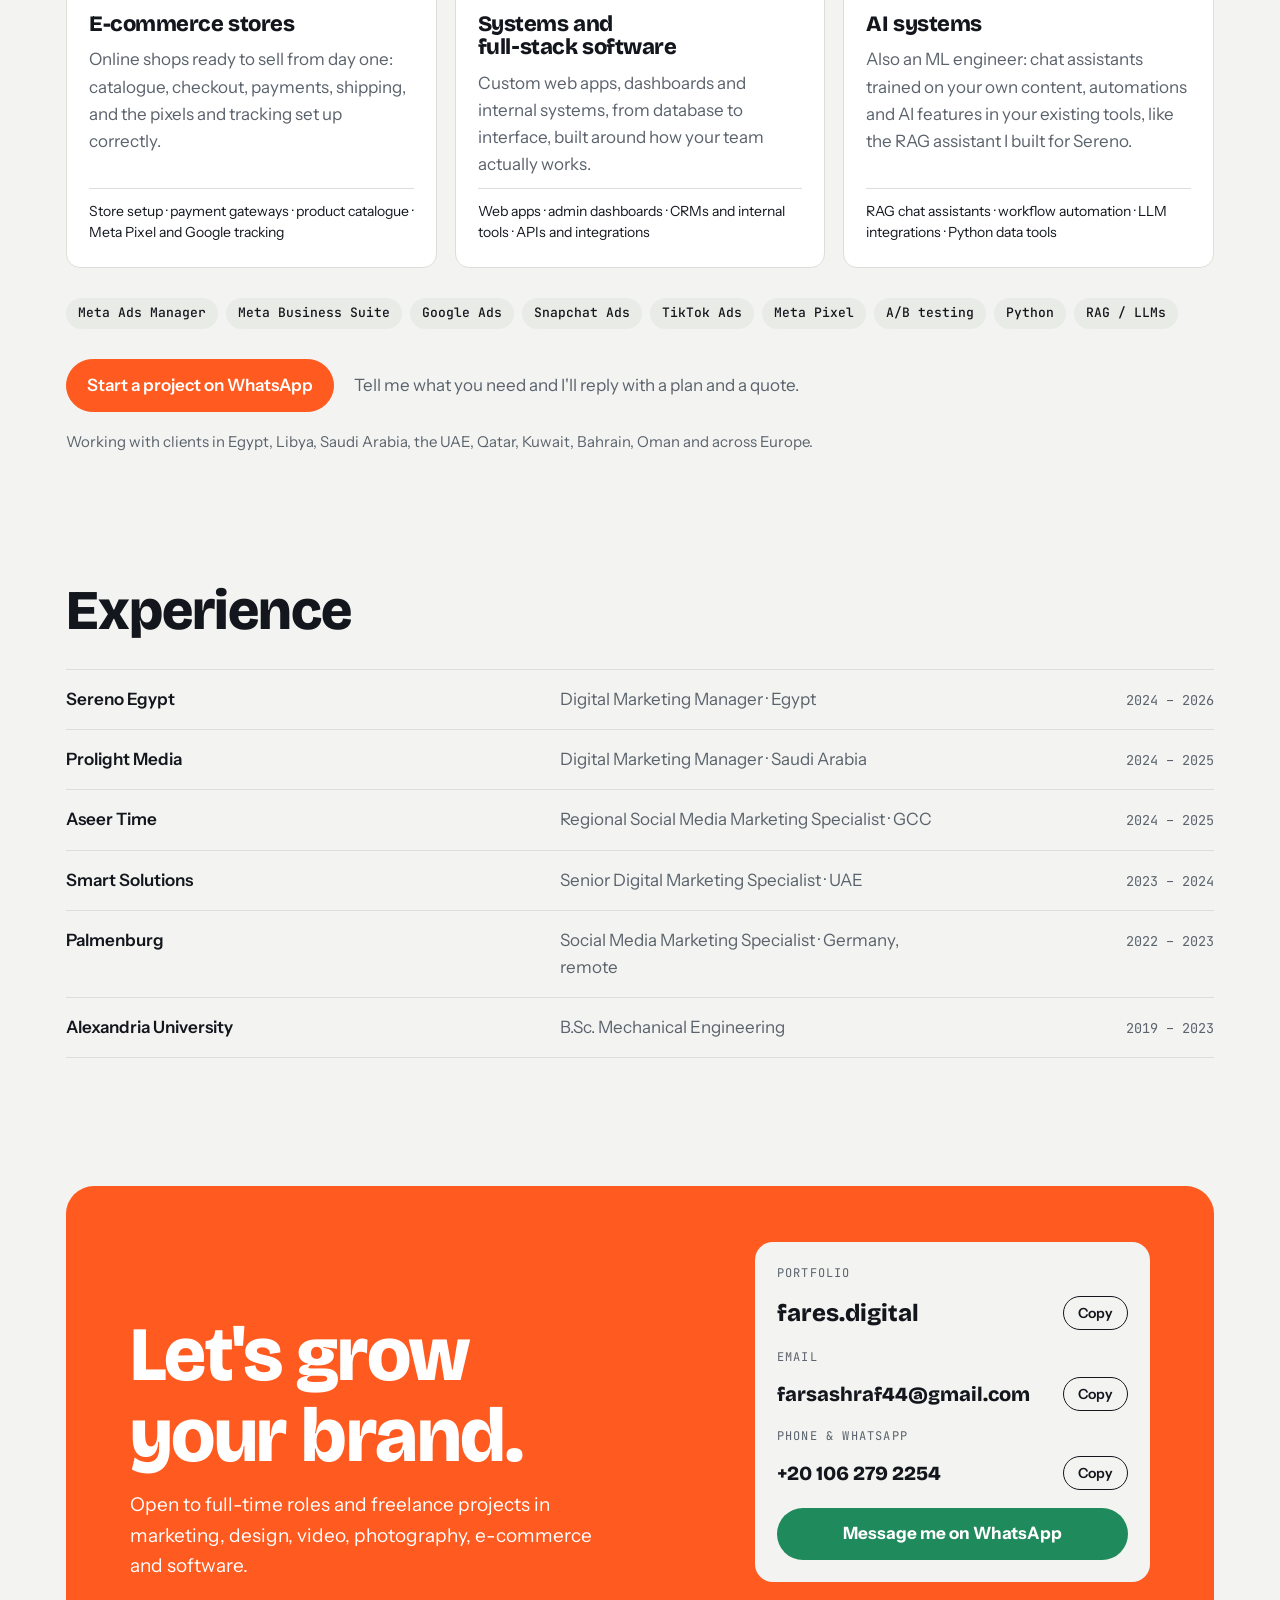
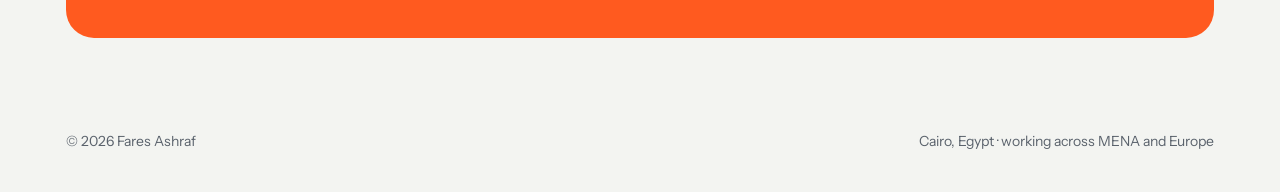
==== commit 6f7f7e9f: "Add static Arabic page and SEO for Egypt, Libya and the Gulf The Arabic text was only swapped in by " ====
--- a/index.html
+++ b/index.html
@@ -3,17 +3,213 @@
 <head>
 <meta charset="utf-8">
 <meta name="viewport" content="width=device-width, initial-scale=1, viewport-fit=cover">
-<title>Fares Ashraf · Marketing, Creative and Software</title>
-<meta name="description" content="Fares Ashraf — digital marketer, designer and developer. Performance marketing, lead generation and content, plus graphic design, motion video, lifestyle photography, e-commerce stores, full-stack software and AI systems.">
+<title>Fares Ashraf · Digital Marketing, Design and Web Development</title>
+<meta name="description" content="Fares Ashraf, Cairo-based digital marketer, designer and developer. Meta, Google, Snapchat and TikTok ads, graphic design, motion video, e-commerce stores and AI software for brands in Egypt, Libya, Saudi Arabia, the UAE, Qatar and Kuwait.">
 <meta name="author" content="Fares Ashraf">
+<meta name="robots" content="index, follow, max-image-preview:large">
 <link rel="canonical" href="https://fares.digital/">
+<link rel="alternate" hreflang="en" href="https://fares.digital/">
+<link rel="alternate" hreflang="ar" href="https://fares.digital/ar/">
+<link rel="alternate" hreflang="x-default" href="https://fares.digital/">
 <link rel="icon" href="assets/favicon.svg" type="image/svg+xml">
 <meta property="og:type" content="website">
+<meta property="og:site_name" content="Fares Ashraf">
+<meta property="og:locale" content="en_US">
+<meta property="og:locale:alternate" content="ar_AR">
 <meta property="og:url" content="https://fares.digital/">
-<meta property="og:title" content="Fares Ashraf · Marketing, Creative and Software">
-<meta property="og:description" content="Performance marketing, design, video, photography, e-commerce stores, full-stack software and AI systems for brands across Egypt, the Gulf and Europe. Case studies, sourced results and showreel.">
+<meta property="og:title" content="Fares Ashraf · Digital Marketing, Design and Web Development">
+<meta property="og:description" content="Performance marketing, design, video, photography, e-commerce stores, full-stack software and AI systems for brands across Egypt, Libya, the Gulf and Europe. Case studies, sourced results and showreel.">
 <meta property="og:image" content="https://fares.digital/assets/img/og-image.jpg">
+<meta property="og:image:width" content="1200">
+<meta property="og:image:height" content="630">
+<meta property="og:image:alt" content="Fares Ashraf · Digital Marketing, Design and Web Development">
 <meta name="twitter:card" content="summary_large_image">
+<script type="application/ld+json">
+{
+ "@context": "https://schema.org",
+ "@graph": [
+  {
+   "@type": "Person",
+   "@id": "https://fares.digital/#person",
+   "name": "Fares Ashraf",
+   "alternateName": "فارس أشرف",
+   "jobTitle": "Digital Marketing Specialist, Designer and Developer",
+   "url": "https://fares.digital/",
+   "image": "https://fares.digital/assets/img/portrait.jpg",
+   "email": "mailto:farsashraf44@gmail.com",
+   "telephone": "+201062792254",
+   "address": {
+    "@type": "PostalAddress",
+    "addressLocality": "Cairo",
+    "addressCountry": "EG"
+   },
+   "alumniOf": {
+    "@type": "CollegeOrUniversity",
+    "name": "Alexandria University"
+   },
+   "knowsLanguage": [
+    "ar",
+    "en"
+   ],
+   "knowsAbout": [
+    "Performance marketing",
+    "Lead generation",
+    "Meta Ads",
+    "Google Ads",
+    "Snapchat Ads",
+    "TikTok Ads",
+    "Social media marketing",
+    "Graphic design",
+    "Motion graphics",
+    "Lifestyle photography",
+    "E-commerce",
+    "Full-stack development",
+    "AI systems",
+    "RAG"
+   ]
+  },
+  {
+   "@type": "ProfessionalService",
+   "@id": "https://fares.digital/#service",
+   "name": "Fares Ashraf · Digital Marketing, Design and Software",
+   "url": "https://fares.digital/",
+   "image": "https://fares.digital/assets/img/og-image.jpg",
+   "founder": {
+    "@id": "https://fares.digital/#person"
+   },
+   "email": "farsashraf44@gmail.com",
+   "telephone": "+201062792254",
+   "address": {
+    "@type": "PostalAddress",
+    "addressLocality": "Cairo",
+    "addressCountry": "EG"
+   },
+   "areaServed": [
+    {
+     "@type": "Country",
+     "name": "Egypt"
+    },
+    {
+     "@type": "Country",
+     "name": "Libya"
+    },
+    {
+     "@type": "Country",
+     "name": "Saudi Arabia"
+    },
+    {
+     "@type": "Country",
+     "name": "United Arab Emirates"
+    },
+    {
+     "@type": "Country",
+     "name": "Qatar"
+    },
+    {
+     "@type": "Country",
+     "name": "Kuwait"
+    },
+    {
+     "@type": "Country",
+     "name": "Bahrain"
+    },
+    {
+     "@type": "Country",
+     "name": "Oman"
+    },
+    {
+     "@type": "Country",
+     "name": "Iraq"
+    },
+    {
+     "@type": "Country",
+     "name": "Jordan"
+    }
+   ],
+   "availableLanguage": [
+    "Arabic",
+    "English"
+   ],
+   "hasOfferCatalog": {
+    "@type": "OfferCatalog",
+    "name": "Services",
+    "itemListElement": [
+     {
+      "@type": "Offer",
+      "itemOffered": {
+       "@type": "Service",
+       "name": "Performance marketing and media buying"
+      }
+     },
+     {
+      "@type": "Offer",
+      "itemOffered": {
+       "@type": "Service",
+       "name": "Lead generation"
+      }
+     },
+     {
+      "@type": "Offer",
+      "itemOffered": {
+       "@type": "Service",
+       "name": "Tracking, testing and reporting"
+      }
+     },
+     {
+      "@type": "Offer",
+      "itemOffered": {
+       "@type": "Service",
+       "name": "Content and creative direction"
+      }
+     },
+     {
+      "@type": "Offer",
+      "itemOffered": {
+       "@type": "Service",
+       "name": "Graphic design"
+      }
+     },
+     {
+      "@type": "Offer",
+      "itemOffered": {
+       "@type": "Service",
+       "name": "Motion graphics and video"
+      }
+     },
+     {
+      "@type": "Offer",
+      "itemOffered": {
+       "@type": "Service",
+       "name": "Lifestyle photography"
+      }
+     },
+     {
+      "@type": "Offer",
+      "itemOffered": {
+       "@type": "Service",
+       "name": "E-commerce stores"
+      }
+     },
+     {
+      "@type": "Offer",
+      "itemOffered": {
+       "@type": "Service",
+       "name": "Systems and full-stack software"
+      }
+     },
+     {
+      "@type": "Offer",
+      "itemOffered": {
+       "@type": "Service",
+       "name": "AI systems"
+      }
+     }
+    ]
+   }
+  }
+ ]
+}
+</script>
 <meta name="theme-color" content="#F3F4F1" media="(prefers-color-scheme: light)">
 <meta name="theme-color" content="#0F1215" media="(prefers-color-scheme: dark)">
 <link rel="preconnect" href="https://fonts.googleapis.com">
@@ -64,7 +260,7 @@
 nav{display:flex;gap:4px;margin-inline-start:auto;flex-wrap:wrap}
 nav a{text-decoration:none;font-size:15px;padding:6px 10px;border-radius:8px;color:var(--muted)}
 nav a:hover{color:var(--ink);background:var(--chip)}
-.lang{border:1px solid var(--line);background:var(--card);color:var(--ink);font:600 14px var(--body);padding:7px 12px;border-radius:999px;cursor:pointer}
+.lang{border:1px solid var(--line);background:var(--card);color:var(--ink);font:600 14px var(--body);padding:7px 12px;border-radius:999px;cursor:pointer;text-decoration:none}
 .lang:hover{border-color:var(--ink)}
 @media (max-width:760px){nav{display:none}.lang{margin-inline-start:auto}}
 
@@ -171,6 +367,7 @@
 .svc .incl{margin-top:auto;padding-top:12px;border-top:1px solid var(--line);font-size:14px;color:var(--ink);line-height:1.5}
 .svc-cta{display:flex;flex-wrap:wrap;align-items:center;gap:12px 20px;margin-top:30px}
 .svc-cta p{color:var(--muted)}
+.svc-where{margin-top:18px;font-size:15px;color:var(--muted)}
 @media (max-width:1040px){.svcs.four{grid-template-columns:repeat(2,minmax(0,1fr))}}
 @media (max-width:860px){.svcs{grid-template-columns:repeat(2,minmax(0,1fr))}.svcs:not(.four) .svc:last-child{grid-column:1/-1}}
 @media (max-width:520px){.svcs,.svcs.four{grid-template-columns:1fr}}
@@ -216,7 +413,7 @@
       <a href="#services" data-i18n="nav6">Services</a>
       <a href="#contact" data-i18n="nav5">Contact</a>
     </nav>
-    <button class="lang" id="lang" type="button" aria-label="Switch language">العربية</button>
+    <a class="lang" id="lang" href="ar/" hreflang="ar" lang="ar">العربية</a>
   </div>
 </header>
 
@@ -242,7 +439,7 @@
       </div>
     </div>
     <div class="portrait">
-      <img src="assets/img/portrait.jpg" alt="Portrait of Fares Ashraf" width="640" height="800">
+      <img src="assets/img/portrait.jpg" alt="Portrait of Fares Ashraf, digital marketer in Cairo" width="640" height="800" fetchpriority="high">
       <div class="tag"><strong>+200%</strong><span data-i18n="tag">qualified leads at Sereno Egypt</span></div>
     </div>
   </div>
@@ -485,6 +682,7 @@
         <a class="btn primary" href="https://wa.me/201062792254" target="_blank" rel="noopener" data-i18n="sv_cta">Start a project on WhatsApp</a>
         <p data-i18n="sv_note">Tell me what you need and I'll reply with a plan and a quote.</p>
       </div>
+      <p class="svc-where" data-i18n="sv_where">Working with clients in Egypt, Libya, Saudi Arabia, the UAE, Qatar, Kuwait, Bahrain, Oman and across Europe.</p>
     </div>
   </section>
 
@@ -529,87 +727,6 @@
 </footer>
 
 <script>
-const AR={
-brand:"فارس أشرف",nav1:"النتائج",nav2:"الأعمال",nav3:"الريلز",nav5:"تواصل",nav6:"الخدمات",
-eyebrow:"تسويق · إبداع · برمجة · القاهرة",name:'فارس <span>أشرف</span>',
-role:"تسويق أداء، وإنتاج محتوى إبداعي، والمتاجر والبرمجيات اللي وراه، لعلامات تجارية في مصر والخليج وأوروبا.",
-thesis:"بحوّل ميزانية الإعلانات لمحادثات مع مشترين حقيقيين، وبقيس كل خطوة بعقلية المهندس.",
-m1:"مصر",m2:"السعودية",m3:"قطر",m4:"الإمارات",m5:"تركيا",m6:"ألمانيا (عن بُعد)",
-cta1:"شوف دراسات الحالة",cta2:"شاهد ريلز أعمالي",
-sr_e:"شوريل 2026 · 7 دقايق · عربي",sr_h:"الشوريل الكامل",sr_p:"سبع دقايق عن مين أنا، والبراندات اللي اشتغلت معاها، والنتايج اللي ورا الشغل. بيبدأ من غير صوت، فشغّل الصوت علشان تسمعه.",sr_snd:"شغّل الصوت",f1:"سنين في التسويق الرقمي",f2:"علامة تجارية ووكالة",f3:"منصات إعلانية: ميتا، جوجل، سناب شات، تيك توك",
-tag:"زيادة في العملاء المؤهلين في سيرينو إيجيبت",
-r_h:"أرقام بمصادرها",r_p:"كل رقم هنا من حملة أنا أدرتها، والسطر اللي تحته بيوضّح اتسجّل فين.",
-k1:"زيادة في العملاء المؤهلين",k1s:"سيرينو إيجيبت · تقارير الشركة",k2:"إجمالي المبيعات بالجنيه",k2s:"سيرينو إيجيبت · تقارير الشركة",
-k3:'مشاهدة على إنستجرام · وصول 957,228 <span class="up">↑115.3%</span>',k3s:"سيرينو إيجيبت · Meta Business Suite · سبتمبر 2024 – أغسطس 2025",
-k4:"نقرة على الرابط بـ 2.35 جنيه للنقرة",k4s:"سيرينو إيجيبت · Meta Ads Manager · أكتوبر 2024 – أغسطس 2025",
-k5:"تفاعل على المنشورات بإجمالي 59.05 دولار",k5s:"أوميجا كلينيك عبر بالمنبرج · Meta Ads Manager",
-k6:'زيارة لبروفايل إنستجرام <span class="up">↑335.8%</span> عن الـ 11 يوم السابقة',k6s:"عميل برولايت ميديا · Meta Ads Manager · 28 أكتوبر – 7 نوفمبر 2024",
-k7:"Lead على فيسبوك في 6 أيام بـ 7.94 دولار",k7s:"بيور كير عبر بالمنبرج · حملة بالفرنسية · 1–6 مايو 2023",
-k8:"عميل محتمل من 77,223 ظهور مدفوع",k8s:"عميل برولايت ميديا · Snapchat Ads · 24 ديسمبر 2024 – 9 يناير 2025",
-w_h:"دراسات الحالة",w_p:"خمس شركات، من مصنع أثاث في القاهرة لوكالة ألمانية. افتح أي واحدة تشوف المشكلة، وعملت إيه، والدليل.",
-lbl_ch:"التحدي",lbl_do:"عملت إيه",lbl_res:"النتائج",watch:"شاهد ريل دراسة الحالة",
-c1r:"مدير التسويق الرقمي",c1m:"مصر · أثاث خارجي · 2024–2026",
-c1ch:"سيرينو بتبيع للأفراد وللفنادق والمنتجعات والموزعين. كل واحد بيشتري بطريقة مختلفة، والاستفسارات الرخيصة مكانتش بتتحوّل لطلبات حقيقية.",
-c1d1:"كتبت رسائل ورحلات عميل منفصلة للأفراد ولمشتري الفنادق.",c1d2:"نقلت الميزانية للمصادر اللي بتحوّل، ووقفت المجموعات اللي بتجيب استفسارات رخيصة وضعيفة.",
-c1d3:"شغّلت إعادة استهداف وجماهير مبنية على بيانات العملاء، واختبرت الرسائل والتصميمات بـ A/B.",c1d4:"حسّنت رحلة الموقع، وأطلقت حملات جوجل شوبينج.",
-c1d5:"طوّرت AskQuo، مساعد محادثة بالذكاء الاصطناعي مبني على محتوى سيرينو، كنسخة أولية.",
-c1x1:"عملاء مؤهلين",c1x2:"مبيعات بالجنيه",c1x3:"متابع على إنستجرام",c1x4:"كرسي في طلب كميات واحد",
-c2r:"أخصائي سوشيال ميديا إقليمي",c2m:"السعودية · قطر · مأكولات ومشروبات",
-c2ch:"علامة عصائر وحلويات واحدة، وأسواق كتير. كل جمهور محتاج يسمع العلامة بلهجته وفي مناسباته.",
-c2d1:"كتبت الكابشن باللهجة السعودية والقطرية والخليجية، ومربوط بالحياة والمناسبات المحلية.",c2d2:"بنيت خطة محتوى من 14 فكرة في 6 أسابيع، بميزانية ممولة 20 دولار يوميًا على الأقل لكل حساب، و A/B على كل المحتوى.",
-c2d3:"خططت لإطلاق مجموعة فلامينجو في السعودية وقطر.",c2d4:"شغّلت حملات رمضان والعيد والمناسبات الوطنية على ميتا وسناب شات، وتعاونات مع مؤثرين.",
-c2d5:"صمّمت مسابقات بين الفروع بتكافئ النمو في مبيعات منتج واحد.",
-g_s1:"Meta Business Suite · إنستجرام · سبتمبر 2024 – أغسطس 2025",g_s2:"Meta Ads Manager · زيارات",g_s3:"Google Ads · شوبينج · فبراير – مارس 2026",
-g_p1:"Meta Ads Manager · زيارات البروفايل · 28 أكتوبر – 7 نوفمبر 2024",g_p2:"Meta Ads Manager · تفاعل",g_p3:"Meta Ads Manager · رسائل · ديسمبر",g_p4:"Snapchat Ads Manager · عملاء محتملين",
-g_m1:"بيور كير · حملة Leads بالفرنساوي · 1–6 مايو 2023",g_m2:"أوميجا كلينيك · حملة تفاعل",g_m3:"بيور كير",g_m4:"عطور بيوريتي",
-g_a1:"منشور صيفي باللهجة الخليجية",g_a2:"عرض الويك إند · السوق العراقي",g_a3:"مسابقة مبيعات بين الفروع",g_a4:"خطة المحتوى · أغسطس – سبتمبر 2024",
-c3r:"مدير التسويق الرقمي",c3m:"السعودية · وكالة · تجميل، عقارات، طبي، تجزئة",
-c3ch:"عملاء في قطاعات مختلفة جدًا، لكل واحد قرار شراء مختلف، ونتايج إعلانات مكانش ليها معنى غير بعد مراجعة التتبّع اللي وراها.",
-c3d1:"بنيت استراتيجية لكل بيزنس، بتربط الرسالة والتصميم والاستهداف بمشتريه.",c3d2:"راجعت Business Suite والحسابات الإعلانية والبكسل ونماذج العملاء ومسارات التحويل علشان ألاقي الفجوات.",
-c3d3:"نسّقت بين المصممين وكتّاب المحتوى والميديا بايرز حوالين هدف الحملة.",c3d4:"كتبت تقارير للعملاء فيها خطوات واضحة، مدعومة باختبارات A/B، لتقليل تكلفة الاكتساب.",
-c3x1:"زيارة للبروفايل، ‎+335.8%",c3x2:"تفاعل بـ 0.06 ريال",c3x3:"محادثة بيع في شهر",c3x4:"Lead على سناب شات بـ 15.75 دولار",
-c4r:"أخصائي أول في التسويق الرقمي",c4m:"الإمارات · وكالة · تطبيق تداول عملات رقمية",
-c4ch:"منتج تقني فيه أجزاء كتير محتاجة شرح: بوتات التداول، والعملات المتاحة، وباقات الاشتراك، وكل ده على السوشيال ميديا.",
-c4d1:"اديت كل خاصية في المنتج زاوية ورسالة لوحدها، بدل ما أشرح كل حاجة مرة واحدة.",c4d2:"كتبت الـ Visual Brief اللي بيربط النص بشاشات التطبيق الحقيقية.",
-c4d3:"عملت محتوى تعريفي وترويجي وتعليمي وتفاعلي، منه فيديو شرح على يوتيوب.",c4d4:"نشرت على فيسبوك وإنستجرام ويوتيوب وتيك توك.",
-g_u1:"تعريفي · شاشات التطبيق",g_u2:"ترويجي · الباقات",g_u3:"تعريفي · العملات المتاحة",
-c5r:"أخصائي تسويق سوشيال ميديا · عن بُعد",c5m:"ألمانيا · وكالة · أكتوبر 2022 – يونيو 2023 · 6 علامات",
-c5ch:"ست عملاء في ست قطاعات: عيادتين، ومركز لغات، وبيت عطور، ومحل حلويات، وبرنامج أطفال. كل واحد محتاج صوت وهدف مختلف.",
-c5d1:"درست كل سوق ومنافسيه، وحددت هدف واضح لكل حساب: وعي، أو تفاعل، أو عملاء محتملين.",c5d2:"أدرت المحتوى والإعلانات لعيادتي بيور كير وأوميجا بالعربي والإنجليزي والفرنساوي.",
-c5d3:"ربطت دورات سكيلد سنتر بفايدة عملية بالعربي والإنجليزي والتركي.",c5d4:"قدّمت شخصية كل عطر من بيوريتي، وسألت الجمهور: زهري ولا خشبي ولا حمضي؟",
-c5d5:"عملت عروض رمضان لحلويات سوار الشام، وفيديوهات مغامرات لميرا وميلا.",
-c5x1:"Lead في 6 أيام بـ 7.94 دولار",c5x2:"إعجاب بالصفحة بـ 0.11 دولار",c5x3:"تفاعل بـ 59.05 دولار",
-v_h:"ريلز الأعمال",v_p:"فيديوهات رأسية قصيرة، بصوتي. اضغط على أي واحد يشتغل.",v_ar:"دراسة حالة · عربي",v7:"ريل تسويقي<small>إنجليزي · 53 ثانية</small>",
-sv_h:"الخدمات",sv_p:"شخص واحد من الاستراتيجية للتنفيذ: بدير الحملات، وبعمل المحتوى الإبداعي اللي بيدخل فيها، وببني المتجر أو السيستم اللي وراها.",
-sv_g0:"التسويق",
-sv7h:"تسويق الأداء",sv7p:"تخطيط الحملات وشراء الإعلانات، ونقل الميزانية للي بيحوّل.",sv7i:"ميتا · جوجل سيرش وشوبينج · سناب شات · تيك توك",
-sv8h:"توليد العملاء",sv8p:"حملات بتتقاس بجودة العميل، مش تكلفة النقرة بس.",sv8i:"نماذج العملاء · حملات الرسائل · إعادة الاستهداف · جماهير من بيانات العملاء",
-sv9h:"التتبّع والاختبار والتقارير",sv9p:"أرقام تقدر تثق فيها قبل ما تكبّر، واختبارات بتوضّح إيه اللي شغّال، وتقارير بتنتهي بخطوات واضحة.",sv9i:"مراجعة البكسل والحسابات الإعلانية · مسارات التحويل · اختبارات A/B · تقارير للعملاء",
-sv10h:"المحتوى والتوجيه الإبداعي",sv10p:"أفكار المحتوى، والـ Visual Brief، والكتابة بالعربي والإنجليزي.",sv10i:"خطط محتوى · Visual Briefs · كتابة كابشن · لهجة مصرية وسعودية وخليجية",
-sv_g1:"استوديو إبداعي",sv_g2:"برمجة وتطوير",
-sv1h:"تصميم جرافيك",sv1p:"بوستات سوشيال، وتصميمات إعلانات، وفيجوالز حملات، وهوية بصرية، متصممة للمنصة والسوق اللي هتتنشر فيه.",sv1i:"بوستات وستوريز · مجموعات إعلانات · كاروسيل · براند كيت",
-sv2h:"موشن جرافيك وفيديو",sv2p:"إعلانات متحركة، وفيديوهات شرح للمنتج، وريلز قصيرة بتوقّف السكرول وبتوصّل الرسالة في أول ثواني.",sv2i:"ريلز وتيك توك · إعلانات متحركة · فيديوهات شرح · تحريك اللوجو",
-sv3h:"تصوير لايف ستايل",sv3p:"صور لمنتجك في أماكن حقيقية مع ناس حقيقيين، علشان المشتري يتخيّله في حياته.",sv3i:"المنتج وهو بيتستخدم · تصوير في اللوكيشن · ريتاتش · مقاسات جاهزة للسوشيال",
-sv4h:"متاجر إلكترونية",sv4p:"متاجر أونلاين جاهزة تبيع من أول يوم: كتالوج، ودفع، وشحن، والبكسل والتتبّع متظبطين صح.",sv4i:"إعداد المتجر · بوابات الدفع · كتالوج المنتجات · Meta Pixel وتتبّع جوجل",
-sv5h:"أنظمة وبرمجيات Full-Stack",sv5p:"تطبيقات ويب، وداشبوردات، وأنظمة داخلية مخصوصة، من قاعدة البيانات للواجهة، مبنية على طريقة شغل فريقك.",sv5i:"تطبيقات ويب · لوحات تحكم · CRM وأدوات داخلية · APIs وربط أنظمة",
-sv6h:"أنظمة ذكاء اصطناعي",sv6p:"أنا كمان مهندس تعلّم آلي: مساعدين محادثة متدرّبين على محتواك، وأتمتة، ومميزات ذكاء اصطناعي جوّه أدواتك الحالية، زي مساعد RAG اللي بنيته لسيرينو.",sv6i:"مساعدين محادثة RAG · أتمتة سير العمل · ربط نماذج اللغة · أدوات بيانات بـ Python",
-sv_cta:"ابدأ مشروعك على واتساب",sv_note:"قولّي محتاج إيه، وهرد عليك بخطة وعرض سعر.",
-x_h:"الخبرة",x1:"مدير التسويق الرقمي · مصر",x2:"أخصائي أول في التسويق الرقمي · الإمارات",x3:"مدير التسويق الرقمي · السعودية",x4:"أخصائي سوشيال ميديا إقليمي · الخليج",
-x5:"أخصائي تسويق سوشيال ميديا · ألمانيا، عن بُعد",x6b:"جامعة الإسكندرية",x6:"بكالوريوس الهندسة الميكانيكية",
-ct_h:"يلا نكبّر البراند بتاعك.",ct_p:"متاح لوظائف دوام كامل ومشاريع فريلانس في التسويق والتصميم والفيديو والتصوير والمتاجر الإلكترونية والبرمجة.",ct_k:"البورتفوليو",ct_e:"الإيميل",ct_w:"الموبايل والواتساب",ct_wa:"كلّمني على واتساب",copy:"نسخ",
-ft1:"© 2026 فارس أشرف",ft2:"القاهرة، مصر · بشتغل في الشرق الأوسط وأوروبا"};
-const EN={};
-document.querySelectorAll('[data-i18n]').forEach(el=>{EN[el.dataset.i18n]=el.innerHTML;});
-const btn=document.getElementById('lang');
-function setLang(l){
-  const d=l==='ar'?AR:EN;
-  document.documentElement.lang=l; document.documentElement.dir=l==='ar'?'rtl':'ltr';
-  document.querySelectorAll('[data-i18n]').forEach(el=>{const v=d[el.dataset.i18n]; if(v!==undefined) el.innerHTML=v;});
-  btn.textContent=l==='ar'?'English':'العربية';
-  try{localStorage.setItem('fa-lang',l)}catch(e){}
-}
-btn.addEventListener('click',()=>setLang(document.documentElement.lang==='ar'?'en':'ar'));
-try{const s=localStorage.getItem('fa-lang'); if(s==='ar') setLang('ar');}catch(e){}
 document.querySelectorAll('.reelbtn').forEach(a=>a.addEventListener('click',()=>{const v=document.querySelector(a.getAttribute('href')+' video'); if(v){setTimeout(()=>{v.play().catch(()=>{})},500)}}));
 // Only one video plays at a time.
 const vids=[...document.querySelectorAll('video')];
@@ -628,8 +745,8 @@
   },{threshold:.4}).observe(sr);
 }
 document.querySelectorAll('[data-copy]').forEach(b=>b.addEventListener('click',()=>{
-  const el=document.getElementById(b.dataset.copy), t=el.textContent.trim(), ar=()=>document.documentElement.lang==='ar';
-  const done=()=>{b.textContent=ar()?'اتنسخ':'Copied';clearTimeout(b._t);b._t=setTimeout(()=>b.textContent=ar()?AR.copy:EN.copy,1600)};
+  const el=document.getElementById(b.dataset.copy), t=el.textContent.trim(), label=b.dataset.label||(b.dataset.label=b.textContent);
+  const done=()=>{b.textContent=document.documentElement.lang==='ar'?'اتنسخ':'Copied';clearTimeout(b._t);b._t=setTimeout(()=>b.textContent=label,1600)};
   const fallback=()=>{const r=document.createRange();r.selectNodeContents(el);const s=getSelection();s.removeAllRanges();s.addRange(r);try{if(document.execCommand('copy'))done()}catch(e){}};
   if(navigator.clipboard){navigator.clipboard.writeText(t).then(done).catch(fallback)}else fallback();
 }));
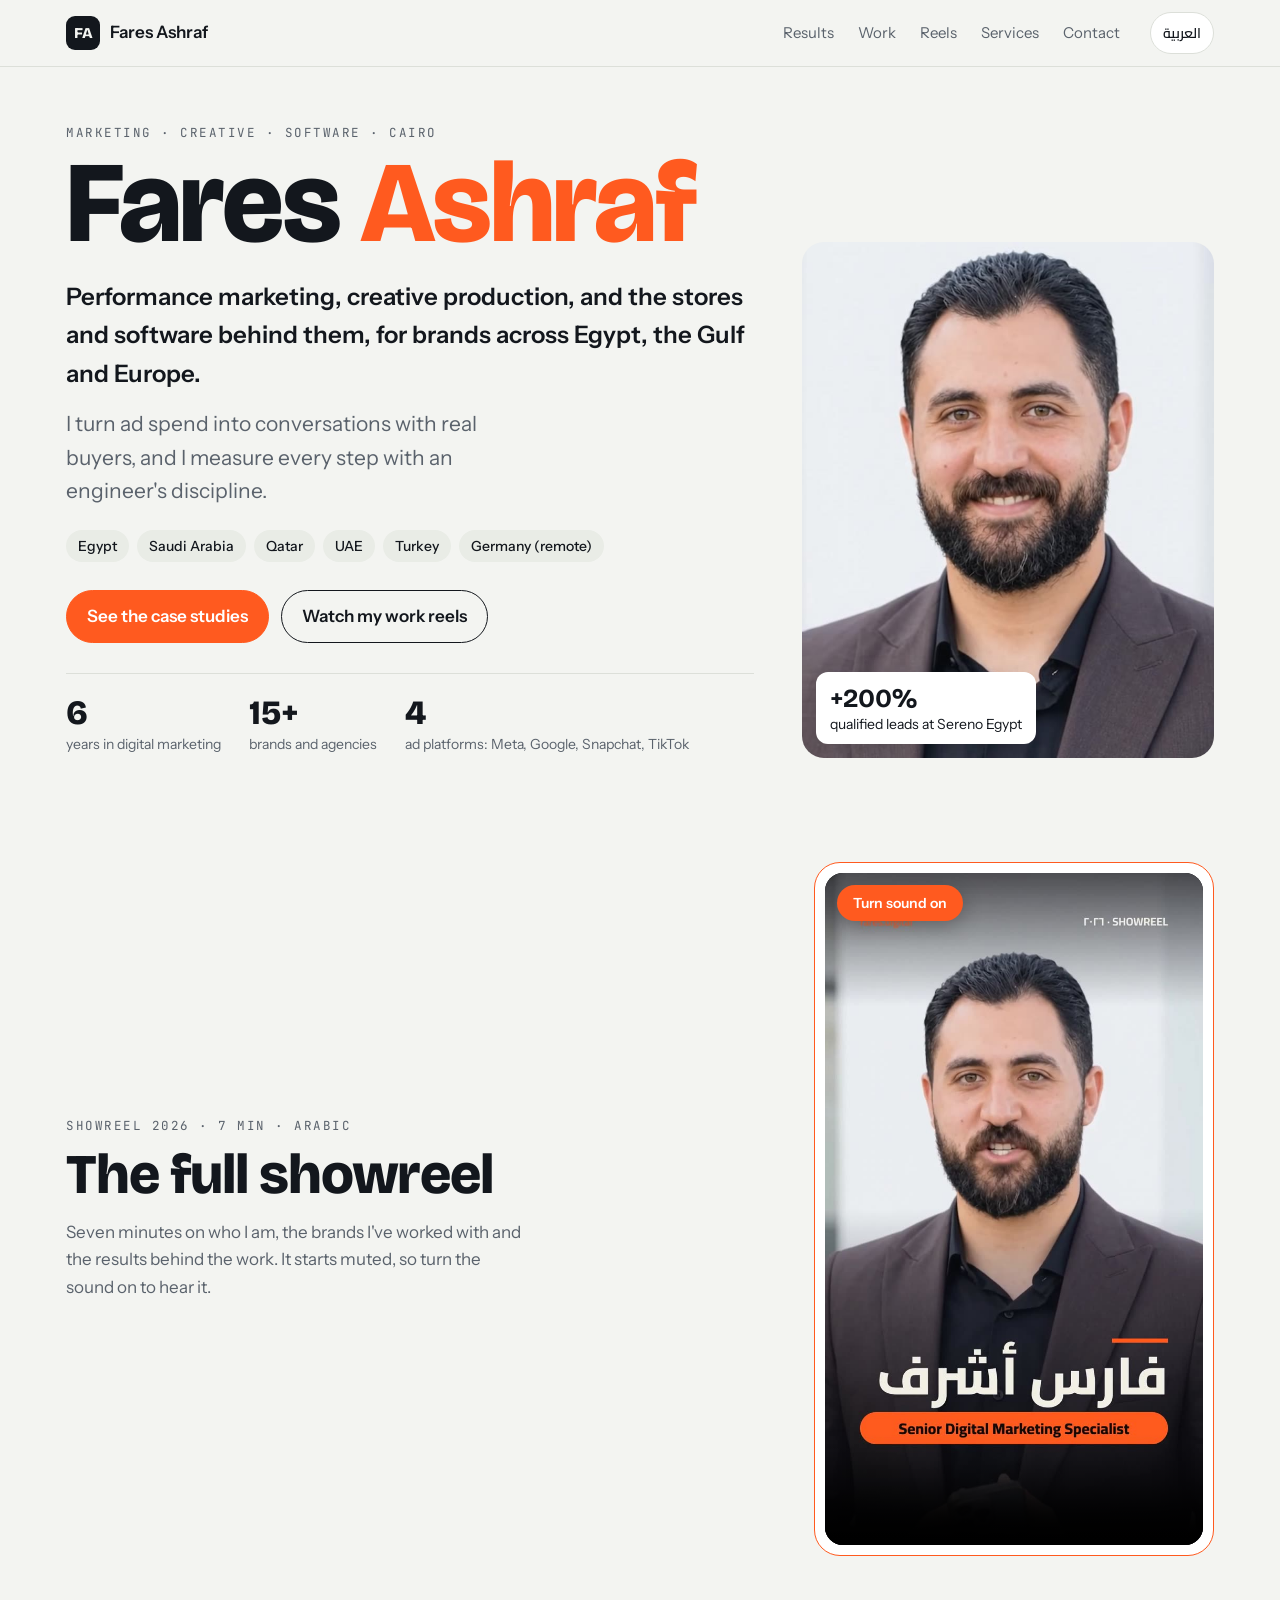
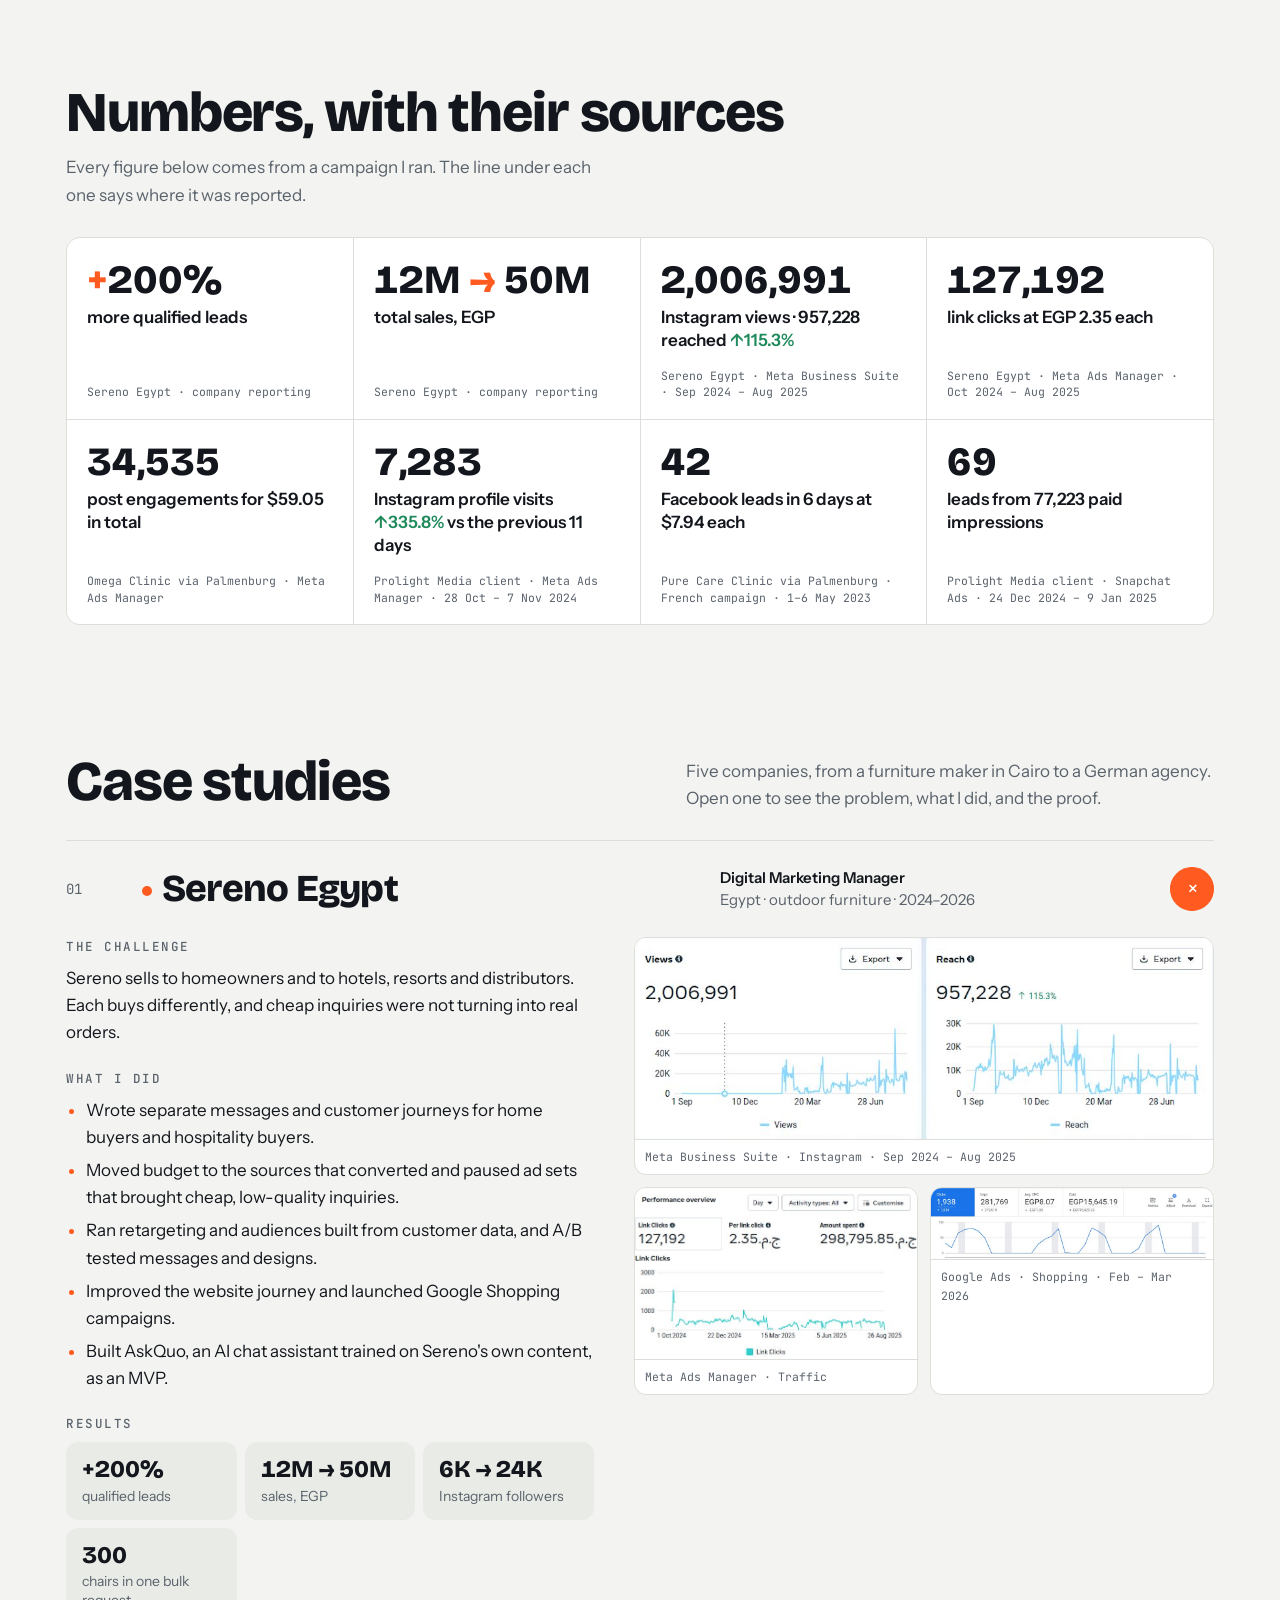
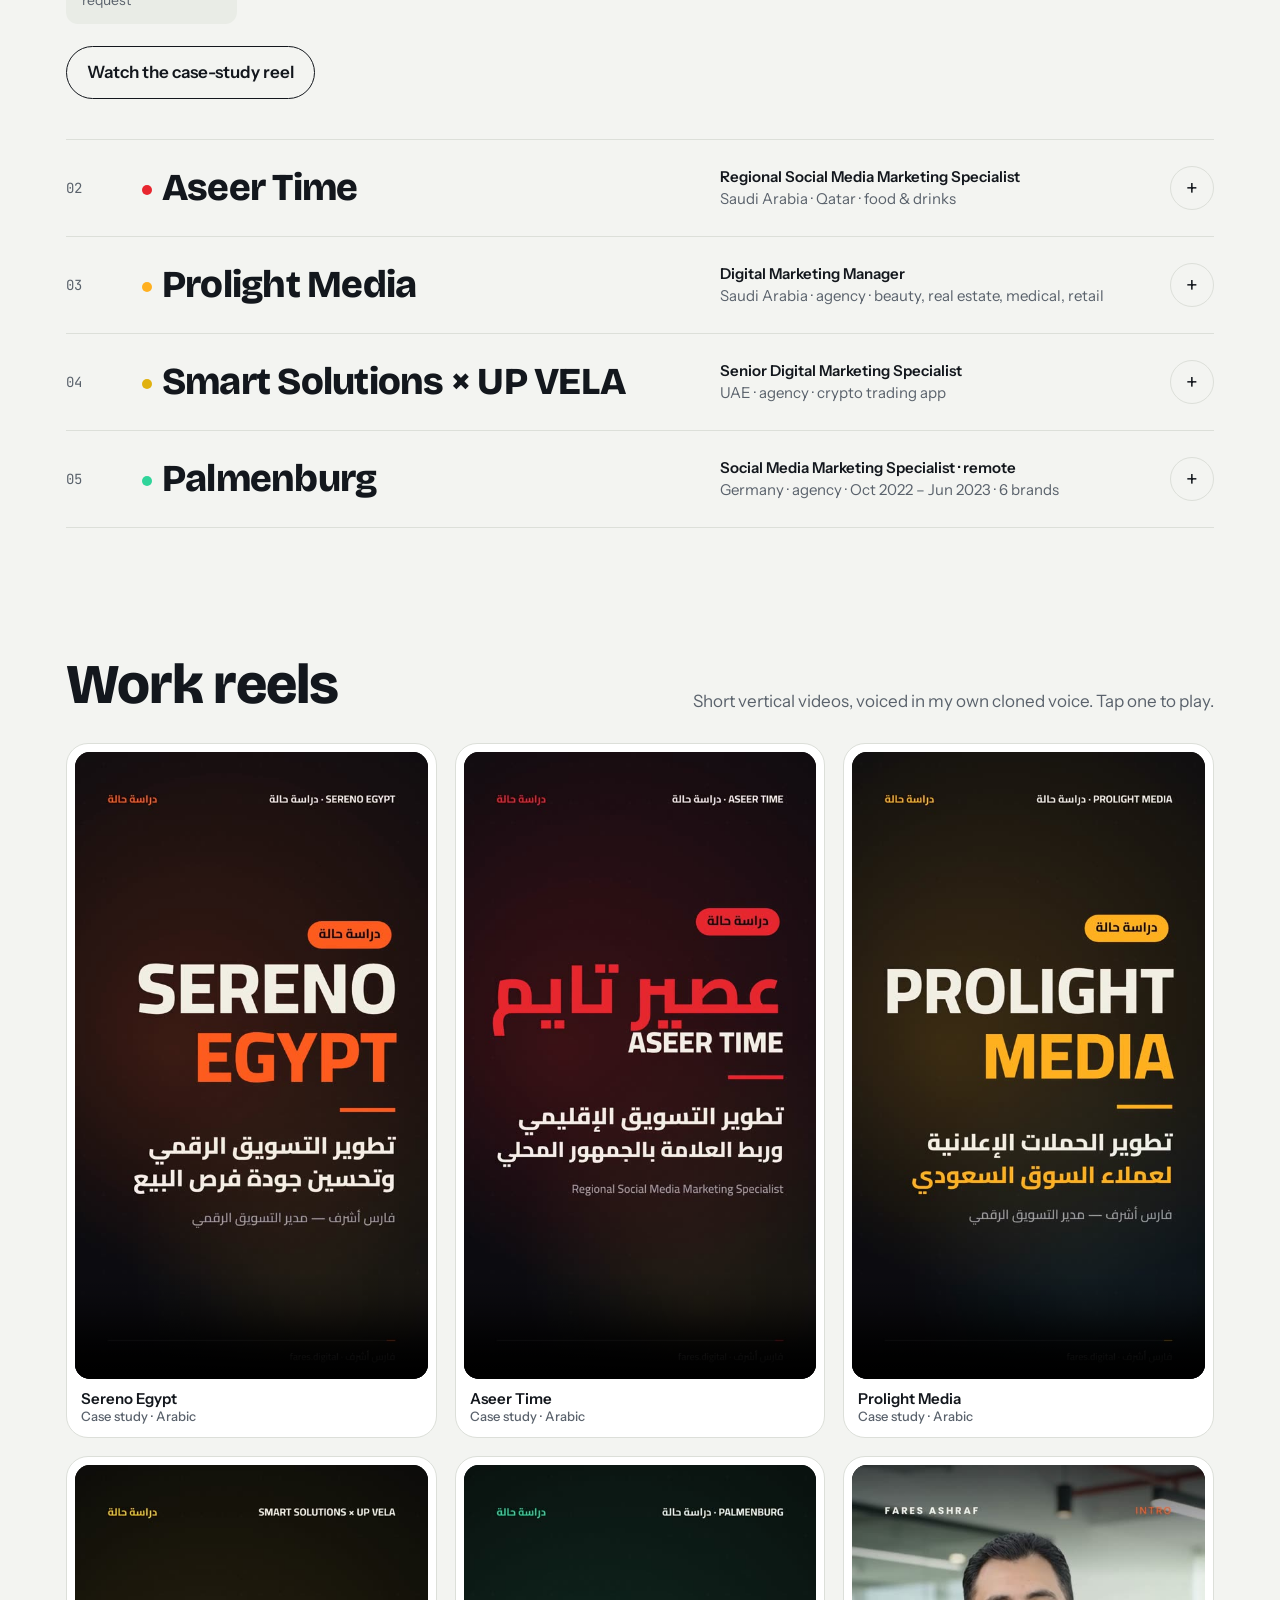
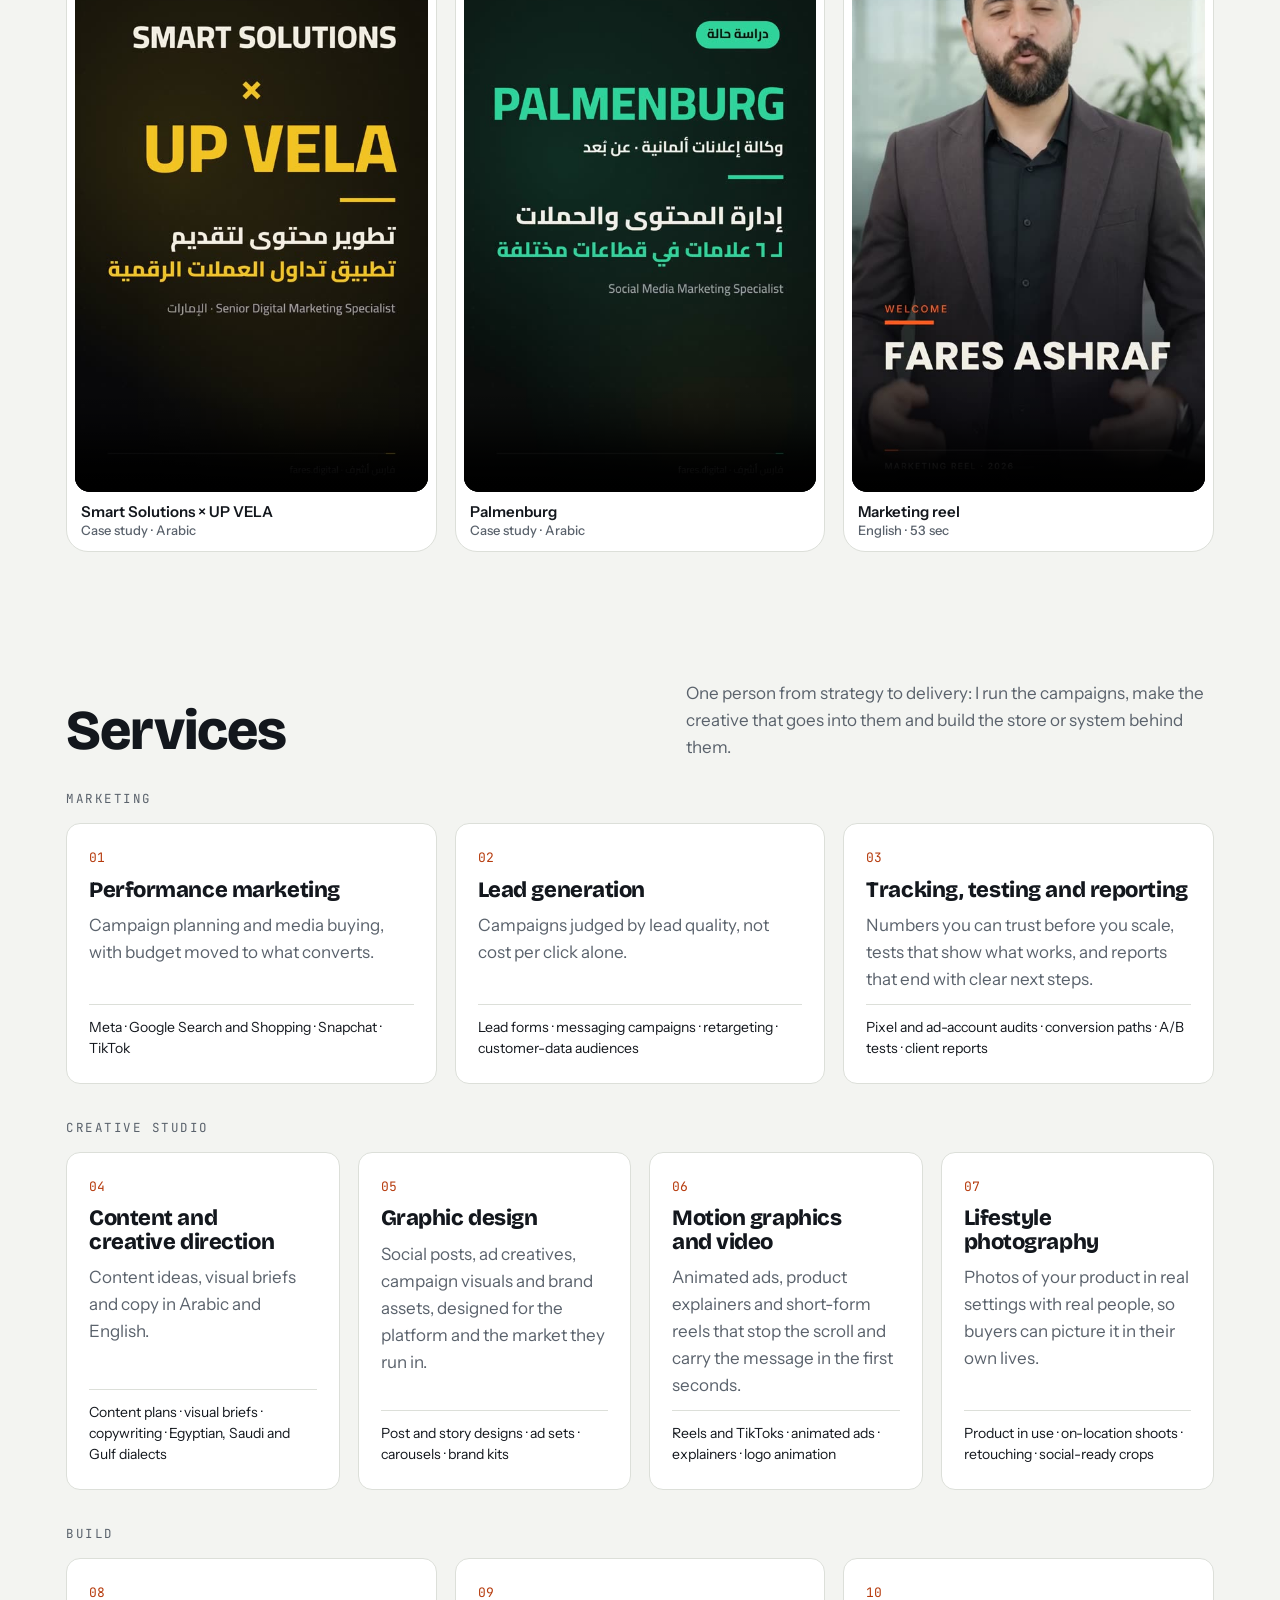
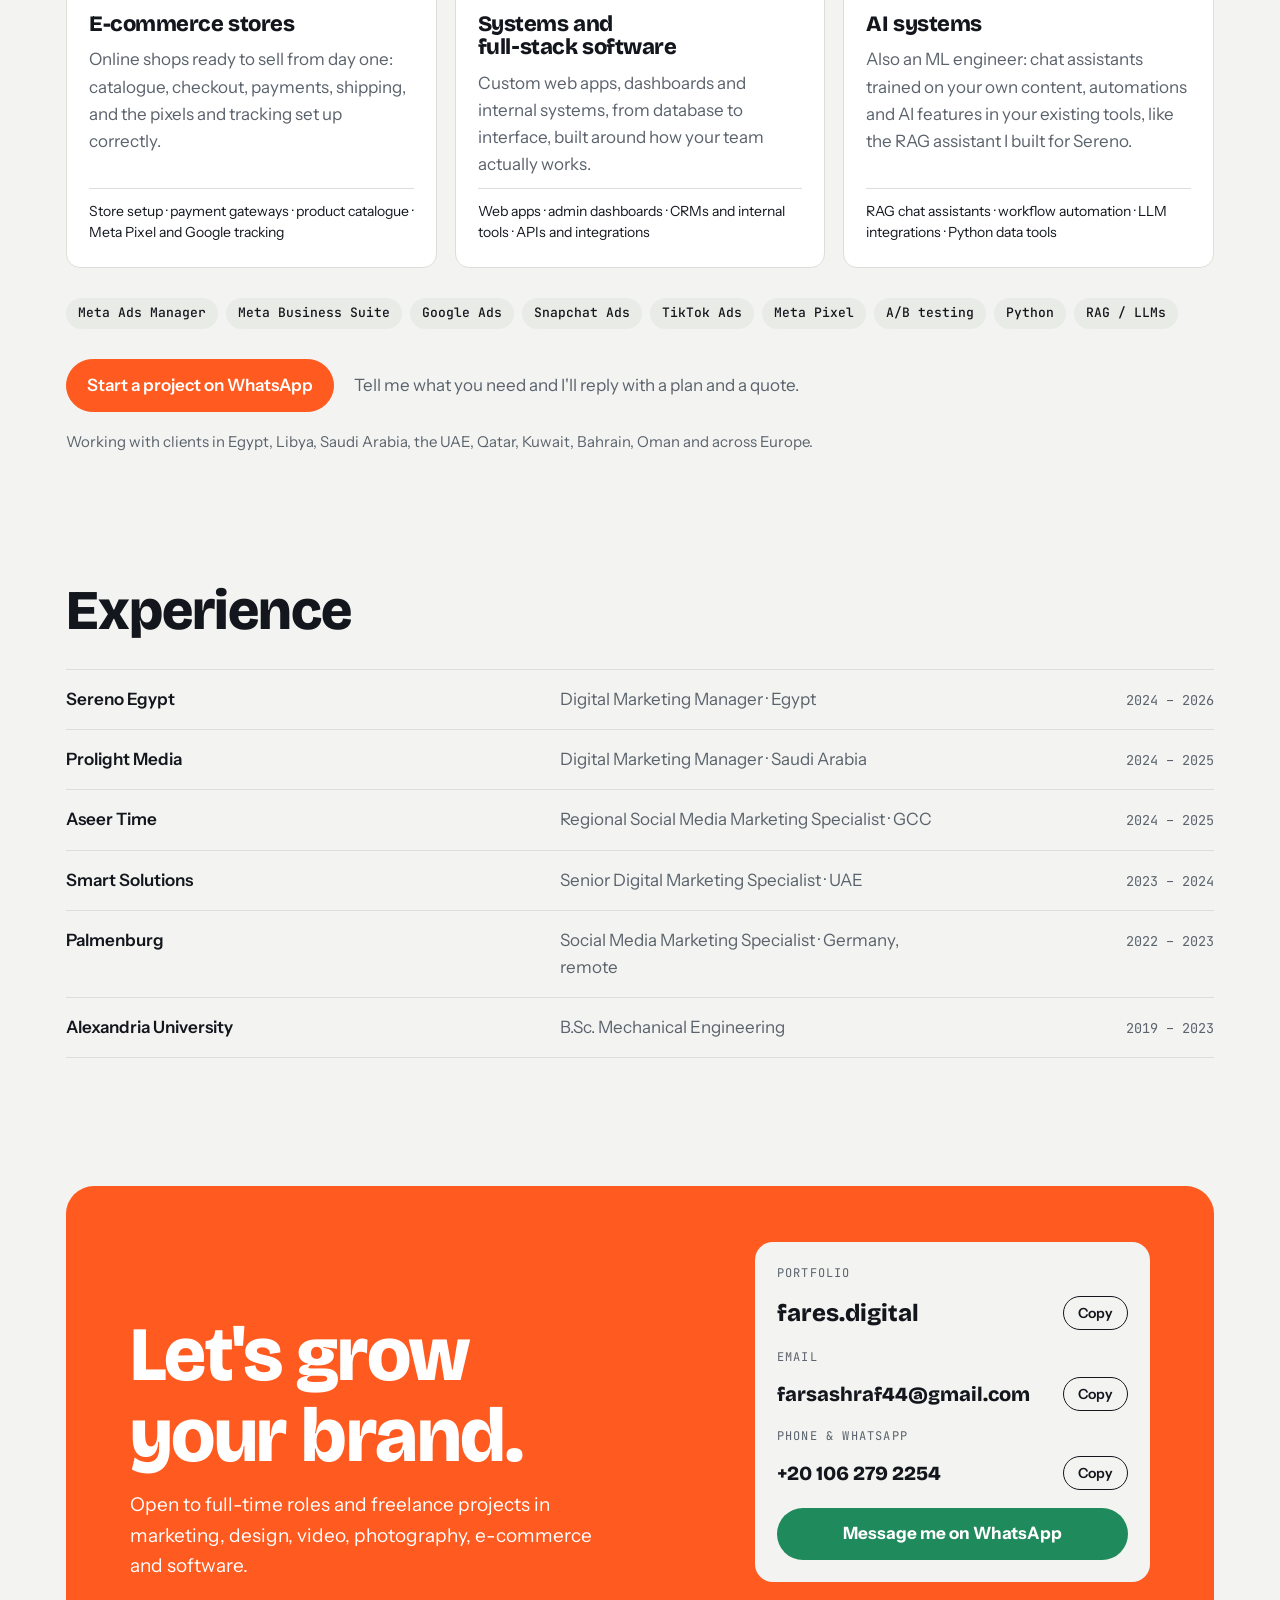
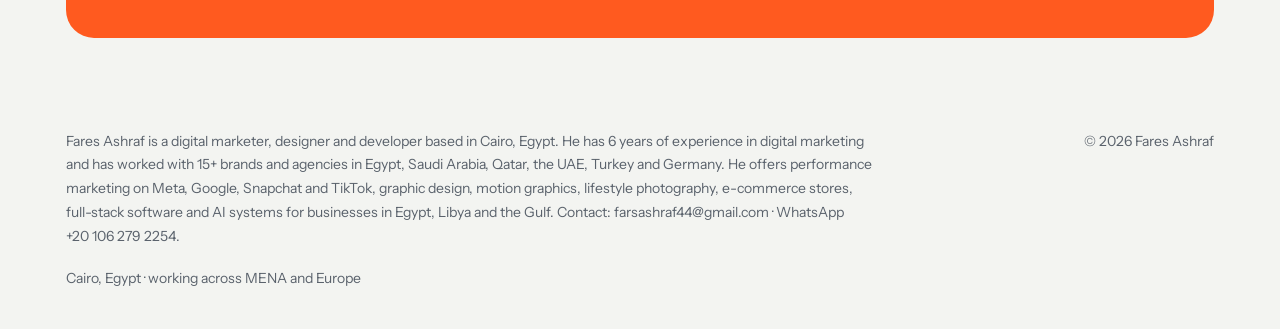
==== commit 33279dd5: "Prepare the site for AI search: llms.txt, facts paragraph, IndexNow - llms.txt: plain-text summary o" ====
--- a/index.html
+++ b/index.html
@@ -399,6 +399,9 @@
 @media (max-width:860px){.contact{grid-template-columns:1fr}}
 html[lang="ar"] .kpi .v,html[lang="ar"] .res strong,html[lang="ar"] .facts strong,html[lang="ar"] .portrait .tag strong{direction:ltr;text-align:right;unicode-bidi:isolate}
 footer{padding-block:28px 40px;color:var(--muted);font-size:14px;display:flex;justify-content:space-between;flex-wrap:wrap;gap:8px}
+footer .about{flex-basis:100%;max-width:90ch;margin:0 0 10px;line-height:1.7}
+.nowrap{white-space:nowrap}
+html[lang="ar"] .contact .card .k{font-family:var(--body);letter-spacing:0;font-size:13px;font-weight:700}
 </style>
 </head>
 <body>
@@ -722,6 +725,7 @@
 </main>
 
 <footer class="wrap">
+  <p class="about" data-i18n="about">Fares Ashraf is a digital marketer, designer and developer based in Cairo, Egypt. He has 6 years of experience in digital marketing and has worked with 15+ brands and agencies in Egypt, Saudi Arabia, Qatar, the UAE, Turkey and Germany. He offers performance marketing on Meta, Google, Snapchat and TikTok, graphic design, motion graphics, lifestyle photography, e-commerce stores, full-stack software and AI systems for businesses in Egypt, Libya and the Gulf. Contact: farsashraf44@gmail.com · WhatsApp <bdi dir="ltr" class="nowrap">+20 106 279 2254</bdi>.</p>
   <span data-i18n="ft1">© 2026 Fares Ashraf</span>
   <span data-i18n="ft2">Cairo, Egypt · working across MENA and Europe</span>
 </footer>
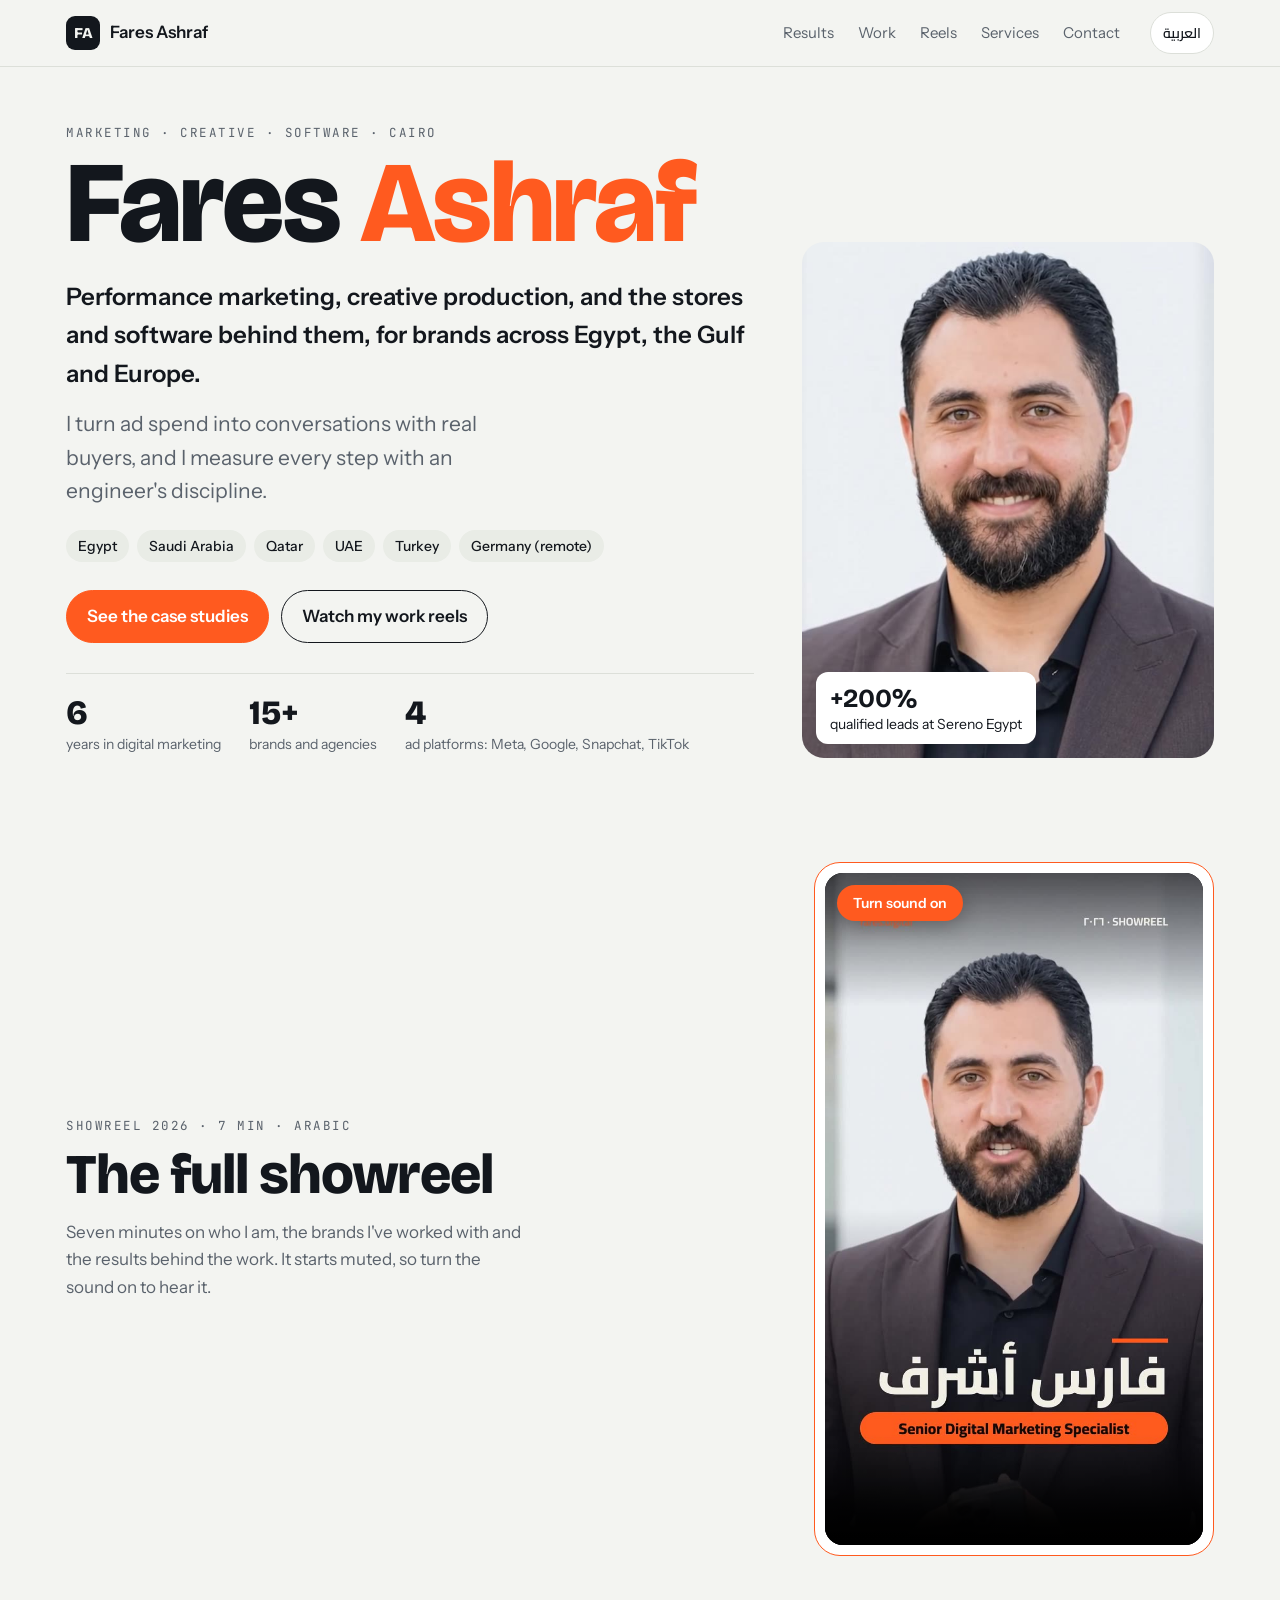
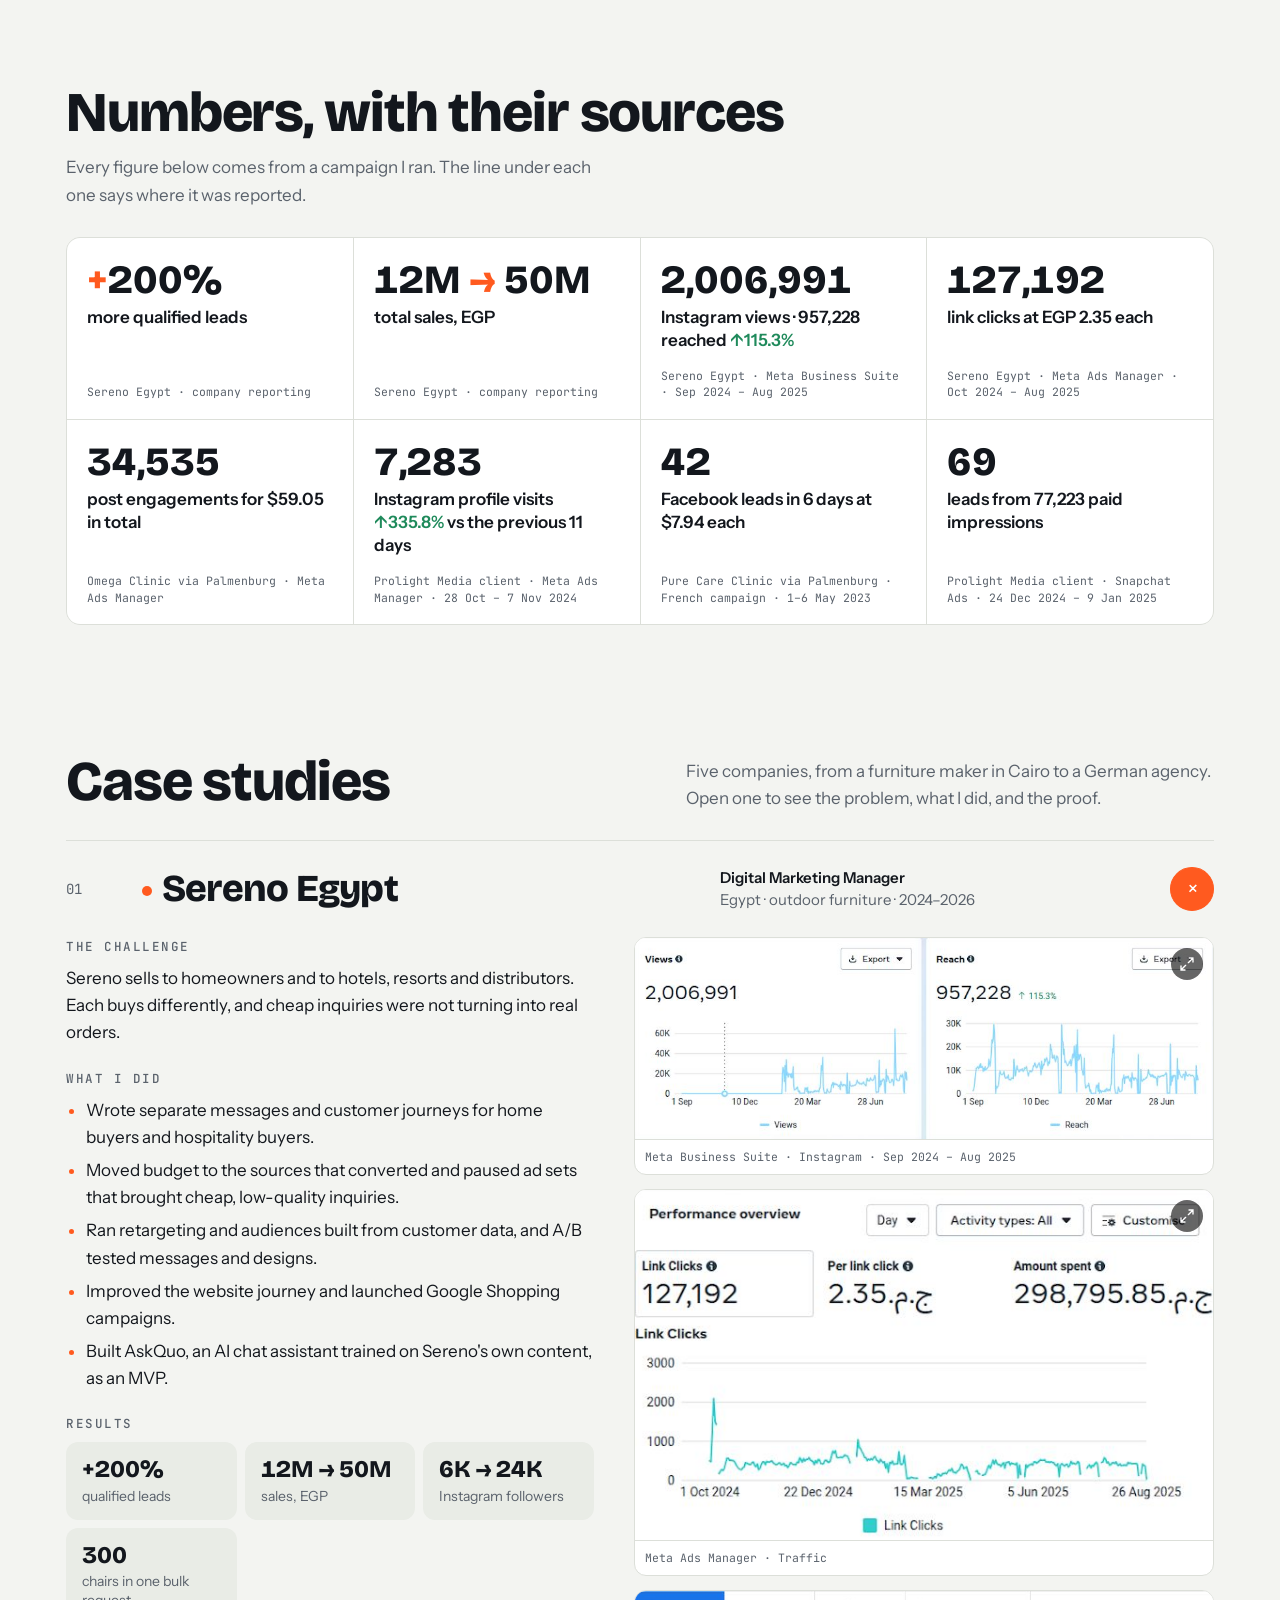
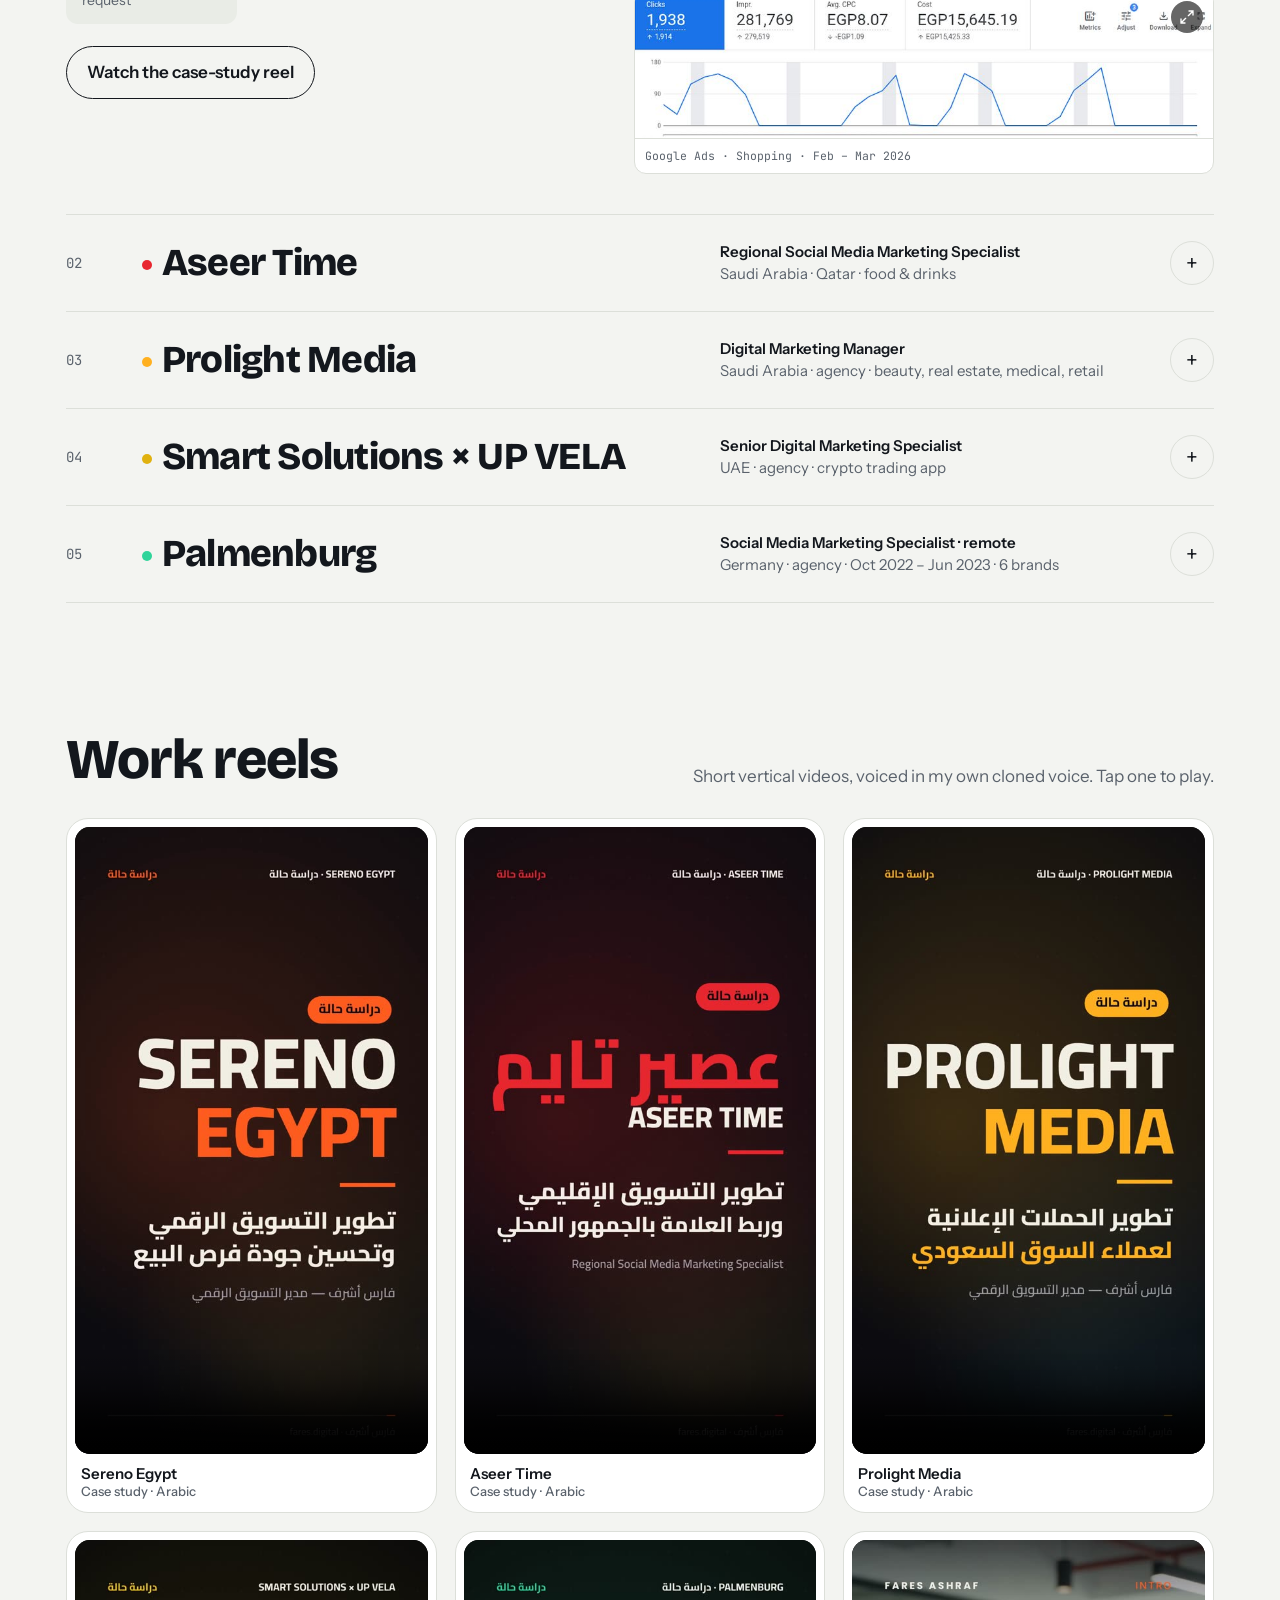
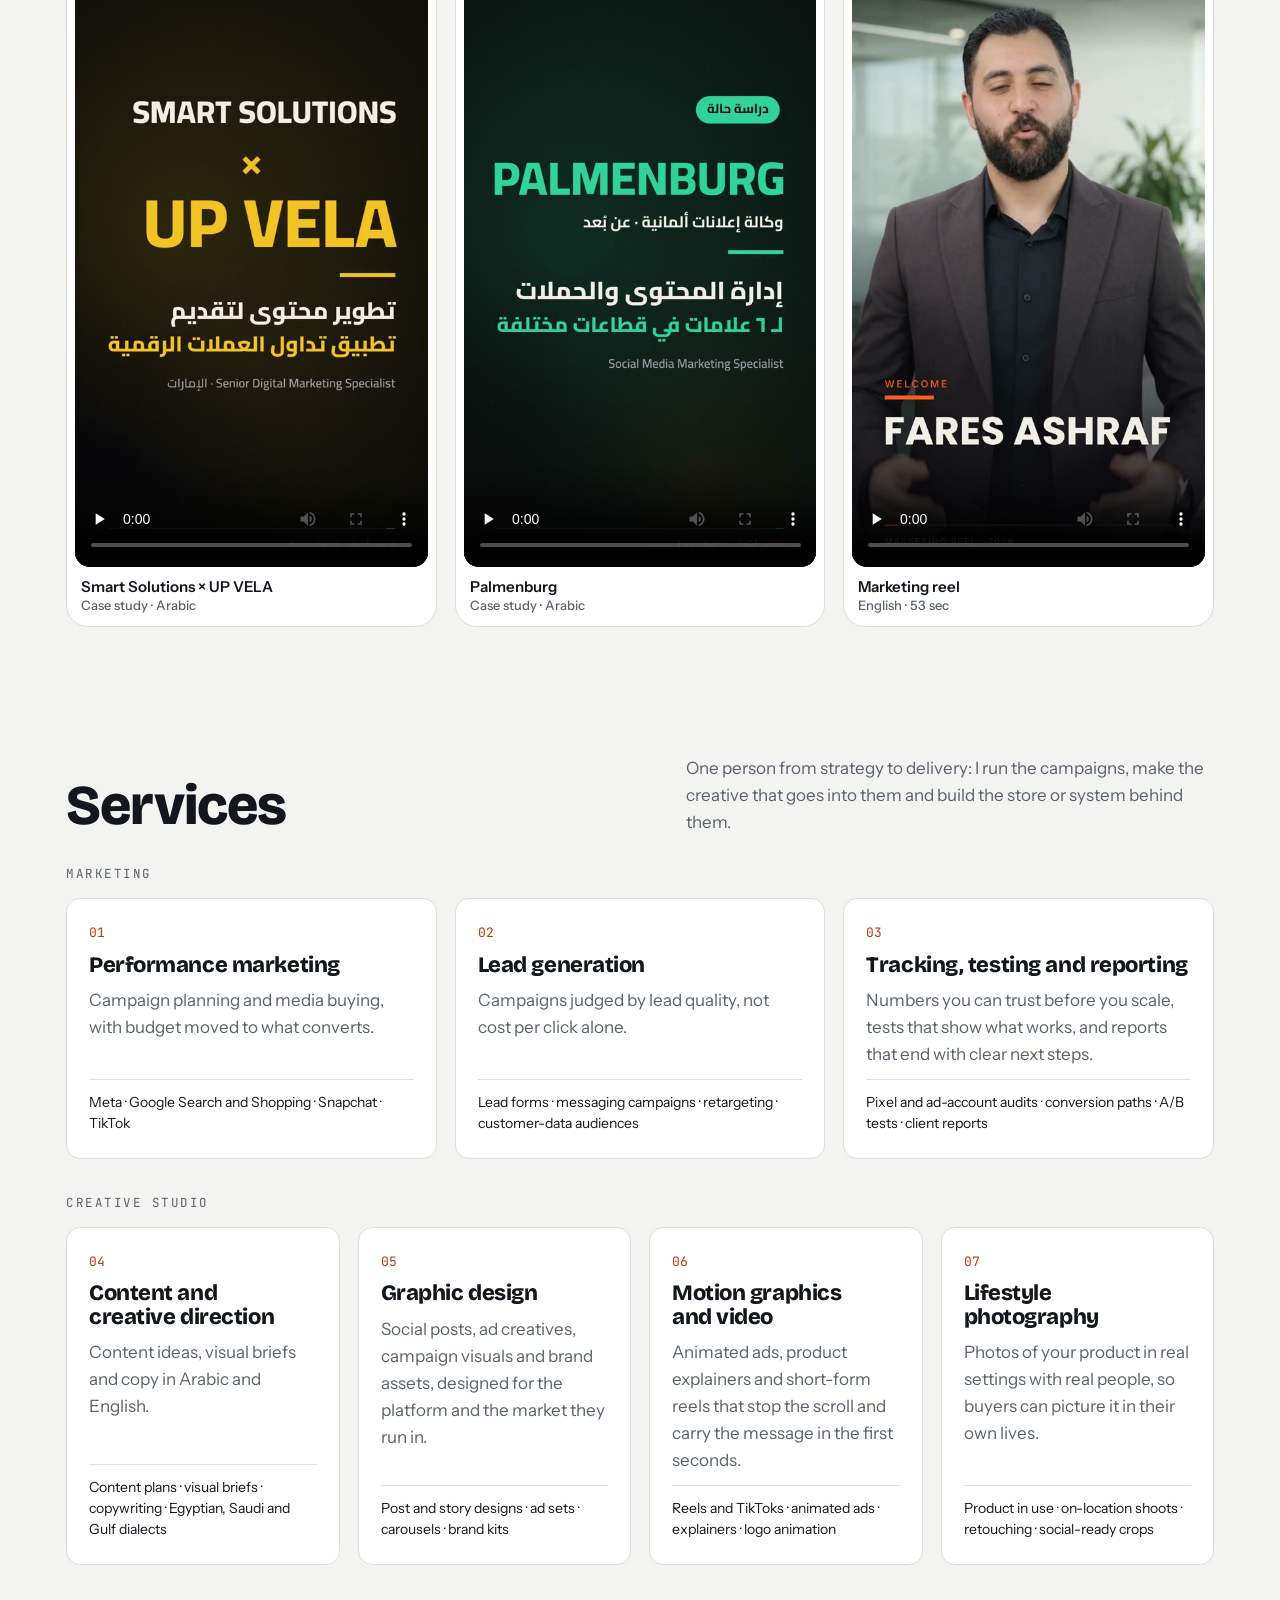
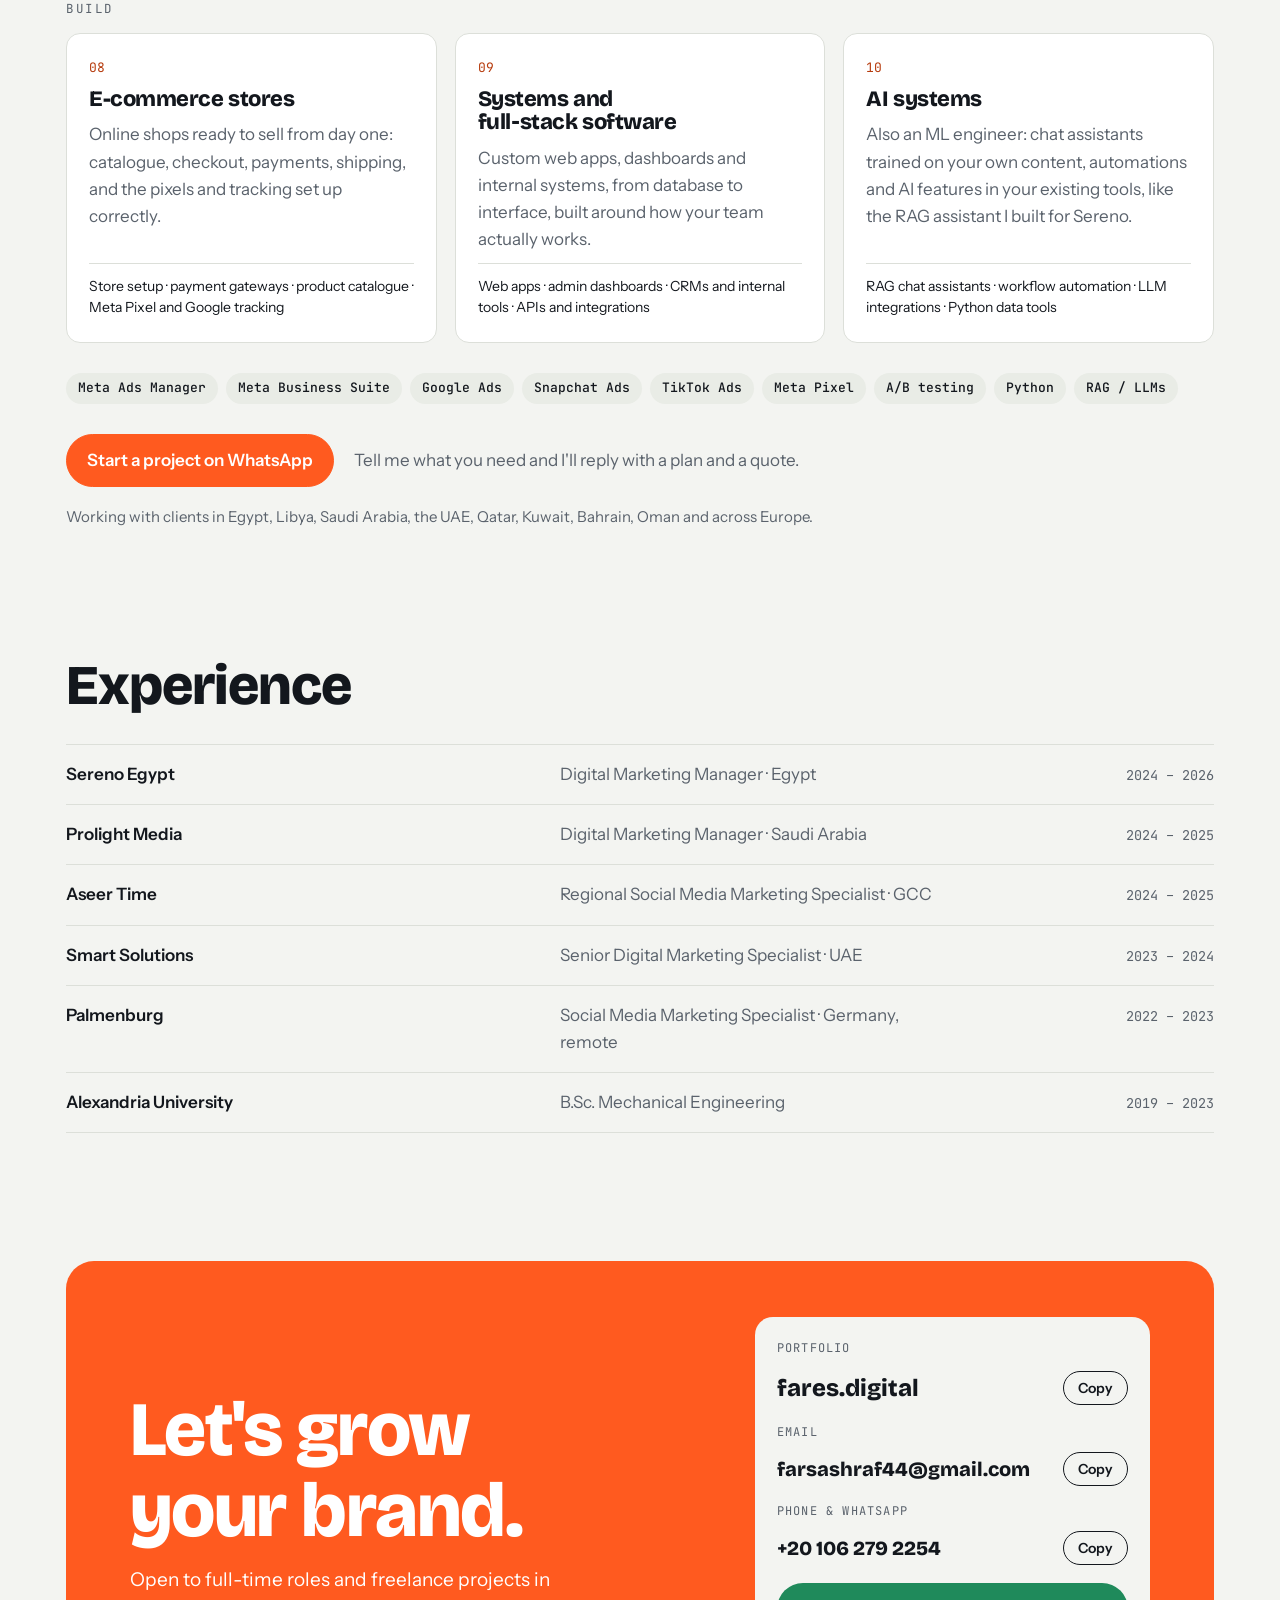
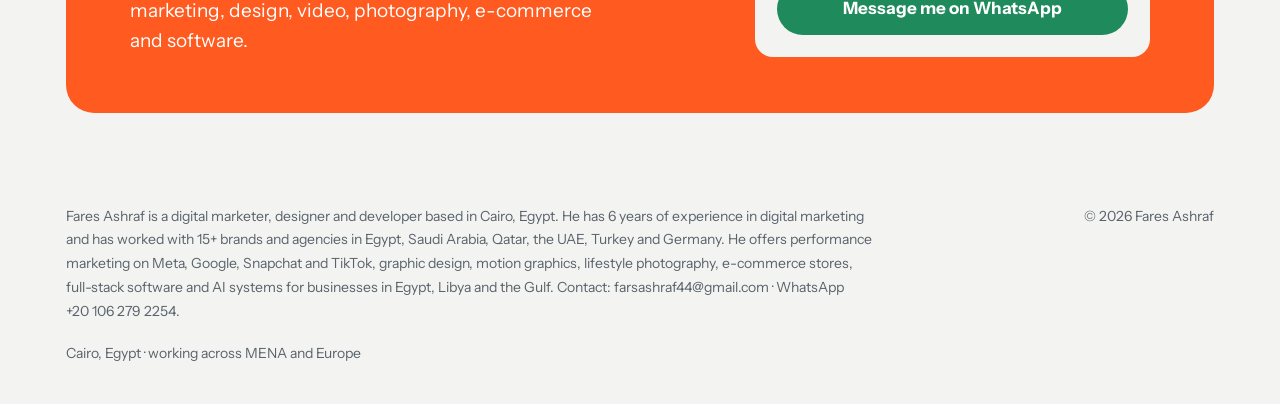
==== commit 8556c1b0: "Stack case-study screenshots in one column and open them full size on tap Co-Authored-By: Claude Opu" ====
--- a/index.html
+++ b/index.html
@@ -328,10 +328,17 @@
 .res>span{background:var(--chip);border-radius:12px;padding:14px 16px;display:flex;flex-direction:column;gap:4px;min-width:0}
 .res strong{font-family:var(--display);font-weight:800;font-size:24px;line-height:1.1;font-variant-numeric:tabular-nums}
 .res strong+span{font-size:14px;line-height:1.35;color:var(--muted)}
-.gallery{display:grid;grid-template-columns:repeat(2,minmax(0,1fr));gap:12px;align-content:start}
-.gallery figure{margin:0;background:var(--card);border:1px solid var(--line);border-radius:12px;overflow:hidden}
-.gallery figure.wide{grid-column:1/-1}
-.gallery img{display:block;width:100%;height:auto}
+.gallery{display:flex;flex-direction:column;gap:14px}
+.gallery figure{position:relative;margin:0;background:var(--card);border:1px solid var(--line);border-radius:12px;overflow:hidden}
+.gallery img{display:block;width:100%;height:auto;max-height:70vh;object-fit:contain;background:#fff;cursor:zoom-in;transition:opacity .2s}
+.gallery img:hover{opacity:.92}
+.gallery img:focus-visible{outline:2px solid var(--accent);outline-offset:-2px}
+.gallery figure::after{content:"";position:absolute;top:10px;inset-inline-end:10px;width:32px;height:32px;border-radius:50%;pointer-events:none;background:rgba(0,0,0,.6) url("data:image/svg+xml,%3Csvg xmlns='http://www.w3.org/2000/svg' viewBox='0 0 24 24' fill='none' stroke='white' stroke-width='2' stroke-linecap='round'%3E%3Cpath d='M15 3h6v6M9 21H3v-6M21 3l-7 7M3 21l7-7'/%3E%3C/svg%3E") center/16px no-repeat}
+.lb{border:0;padding:0;margin:auto;max-width:96vw;max-height:94vh;background:transparent;color:#fff;overflow:visible}
+.lb::backdrop{background:rgba(0,0,0,.88)}
+.lb img{display:block;max-width:96vw;max-height:84vh;width:auto;height:auto;border-radius:10px;background:#fff;margin:0 auto}
+.lb p{margin:10px 0 0;text-align:center;font-family:var(--mono);font-size:13px;color:#ddd}
+.lb button{position:fixed;top:14px;inset-inline-end:14px;width:44px;height:44px;border-radius:50%;border:1px solid rgba(255,255,255,.4);background:rgba(0,0,0,.6);color:#fff;font-size:24px;line-height:1;cursor:pointer}
 .gallery figcaption{font-family:var(--mono);font-size:11.5px;color:var(--muted);padding:8px 10px;border-top:1px solid var(--line)}
 html[lang="ar"] .gallery figcaption{font-family:var(--body);font-size:12.5px}
 .reelbtn{margin-top:22px}
@@ -730,7 +737,19 @@
   <span data-i18n="ft2">Cairo, Egypt · working across MENA and Europe</span>
 </footer>
 
+<dialog class="lb" id="lb"><button type="button" id="lbx" aria-label="Close">×</button><img id="lbi" alt=""><p id="lbc"></p></dialog>
 <script>
+// Tap a case-study screenshot to see it full size.
+(()=>{const lb=document.getElementById('lb'),li=document.getElementById('lbi'),lc=document.getElementById('lbc'),lx=document.getElementById('lbx');
+  if(document.documentElement.lang==='ar')lx.setAttribute('aria-label','إغلاق');
+  const open=img=>{li.src=img.currentSrc||img.src;li.alt=img.alt;const c=img.closest('figure').querySelector('figcaption');lc.textContent=c?c.textContent:'';lb.showModal?lb.showModal():lb.setAttribute('open','')};
+  const close=()=>{lb.close?lb.close():lb.removeAttribute('open')};
+  document.querySelectorAll('.gallery img').forEach(img=>{img.tabIndex=0;img.setAttribute('role','button');
+    img.addEventListener('click',()=>open(img));
+    img.addEventListener('keydown',e=>{if(e.key==='Enter'||e.key===' '){e.preventDefault();open(img)}})});
+  lx.addEventListener('click',close);
+  lb.addEventListener('click',e=>{if(e.target===lb||e.target===li)close()});
+})();
 document.querySelectorAll('.reelbtn').forEach(a=>a.addEventListener('click',()=>{const v=document.querySelector(a.getAttribute('href')+' video'); if(v){setTimeout(()=>{v.play().catch(()=>{})},500)}}));
 // Only one video plays at a time.
 const vids=[...document.querySelectorAll('video')];
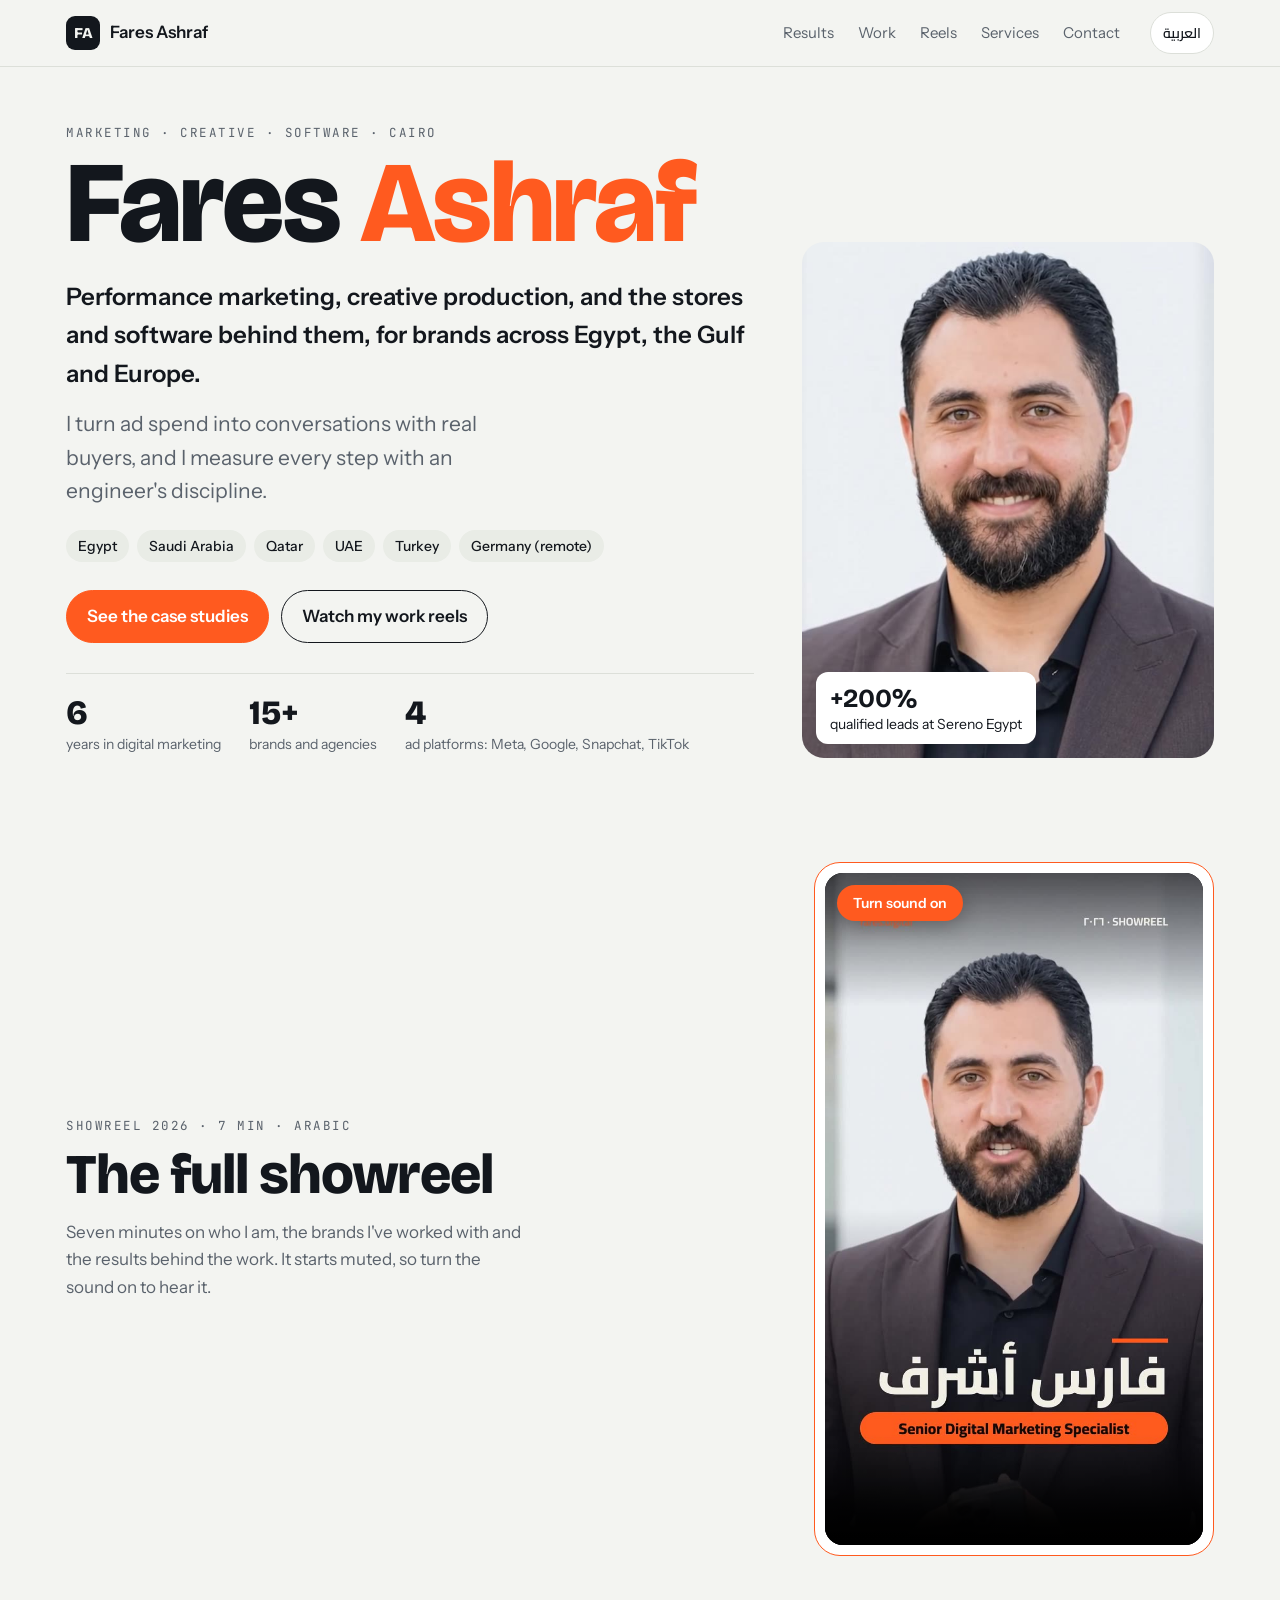
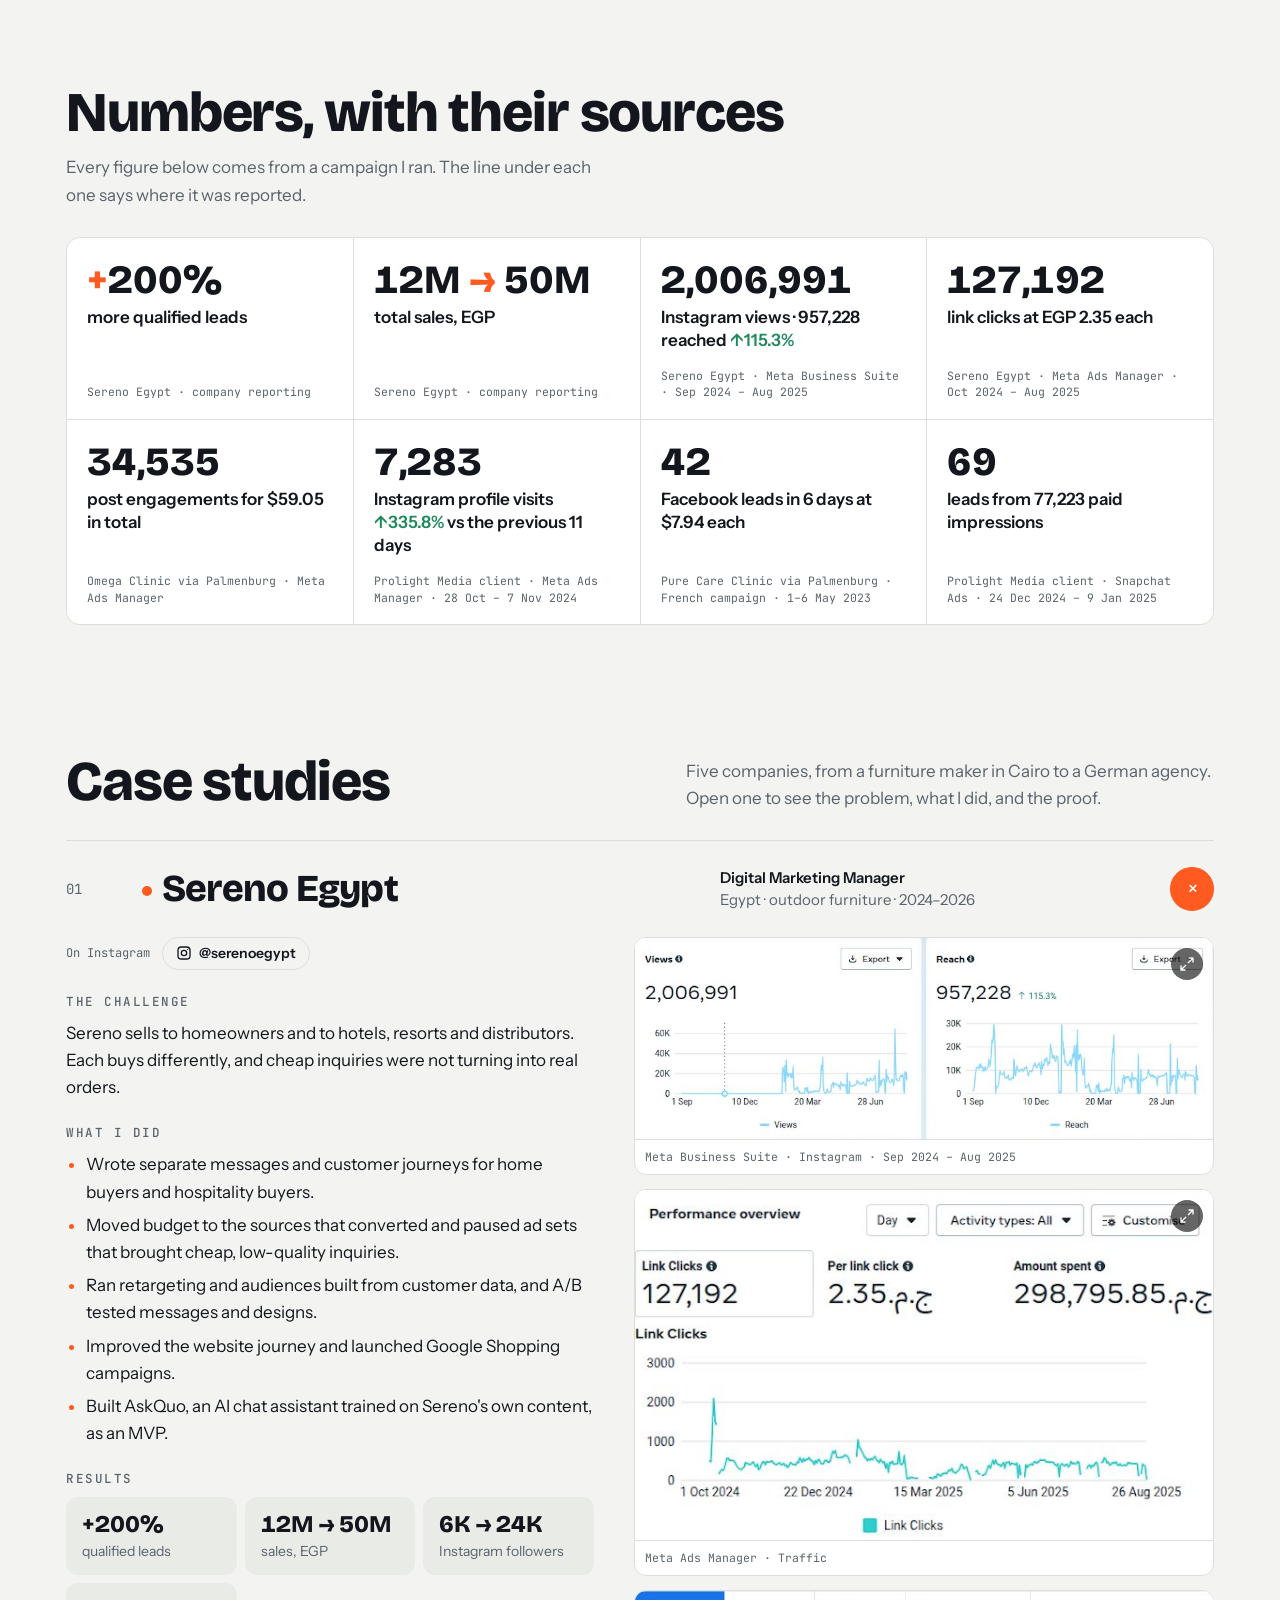
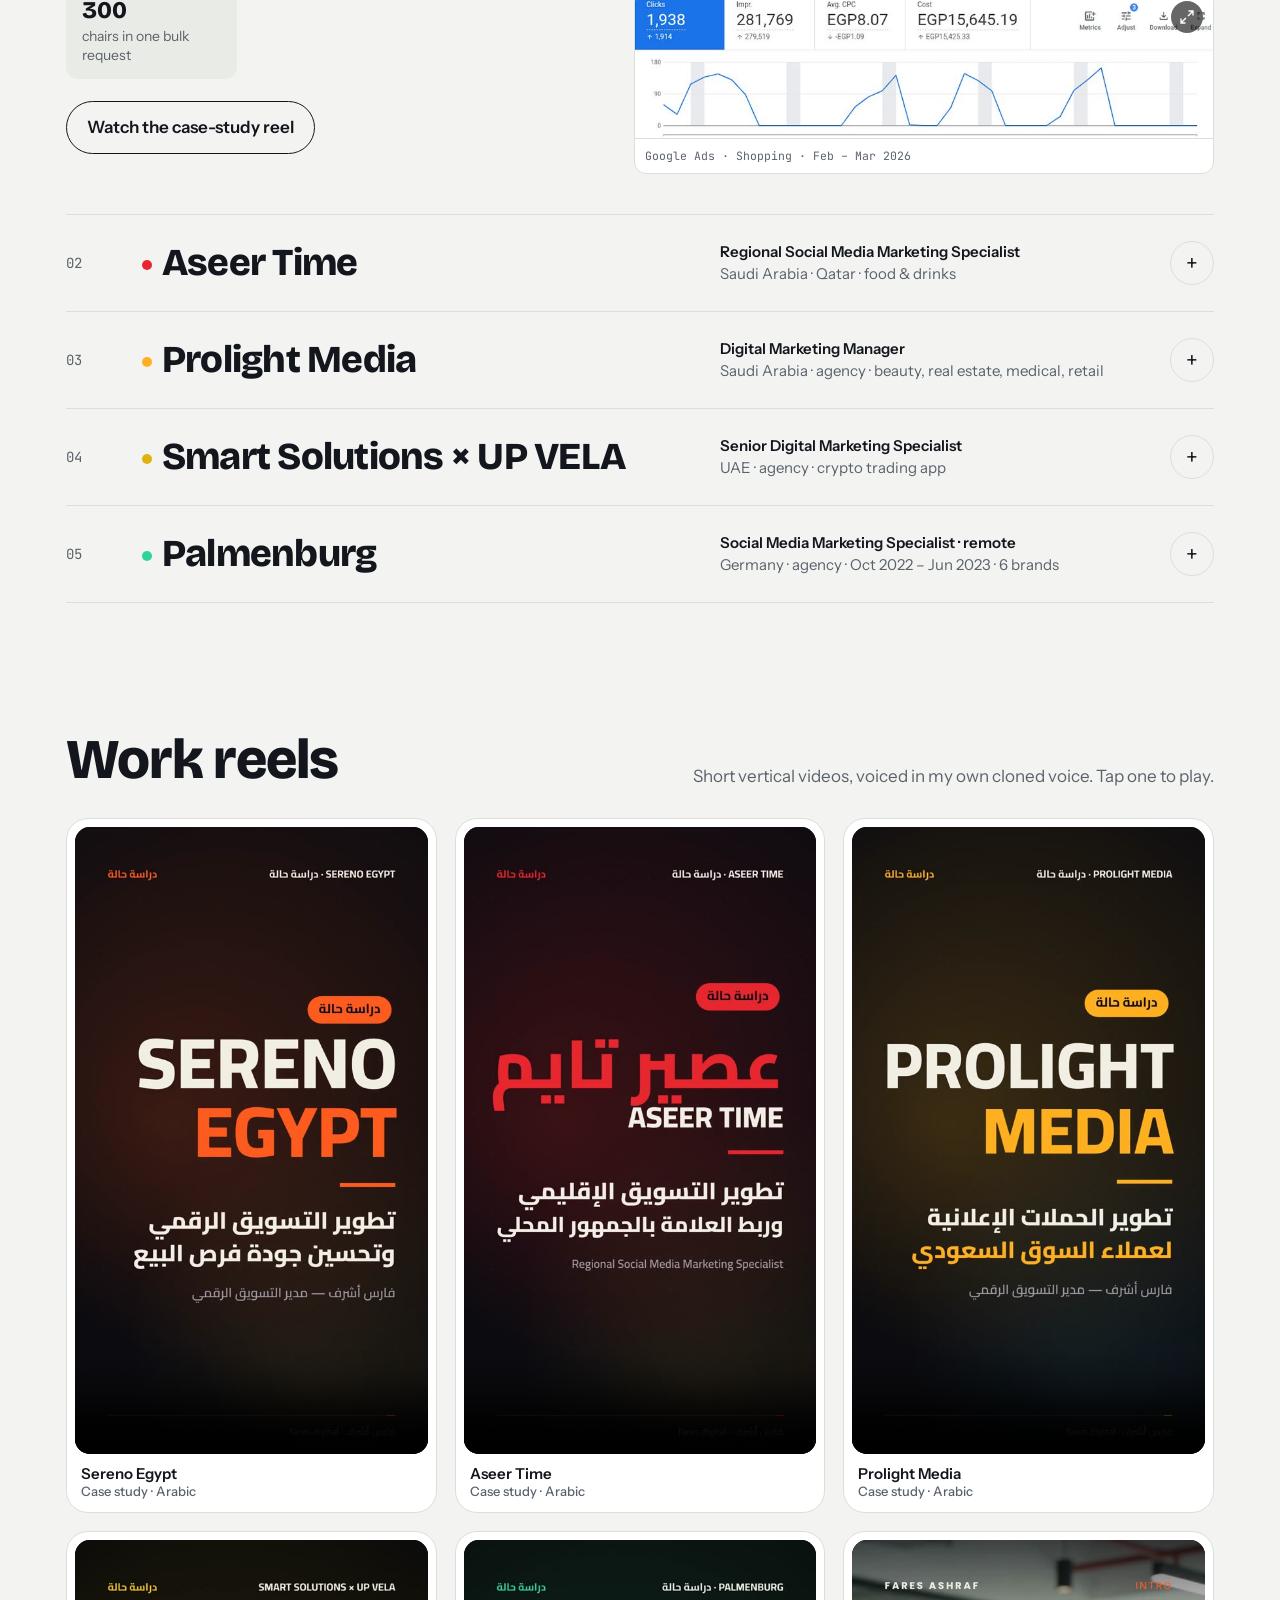
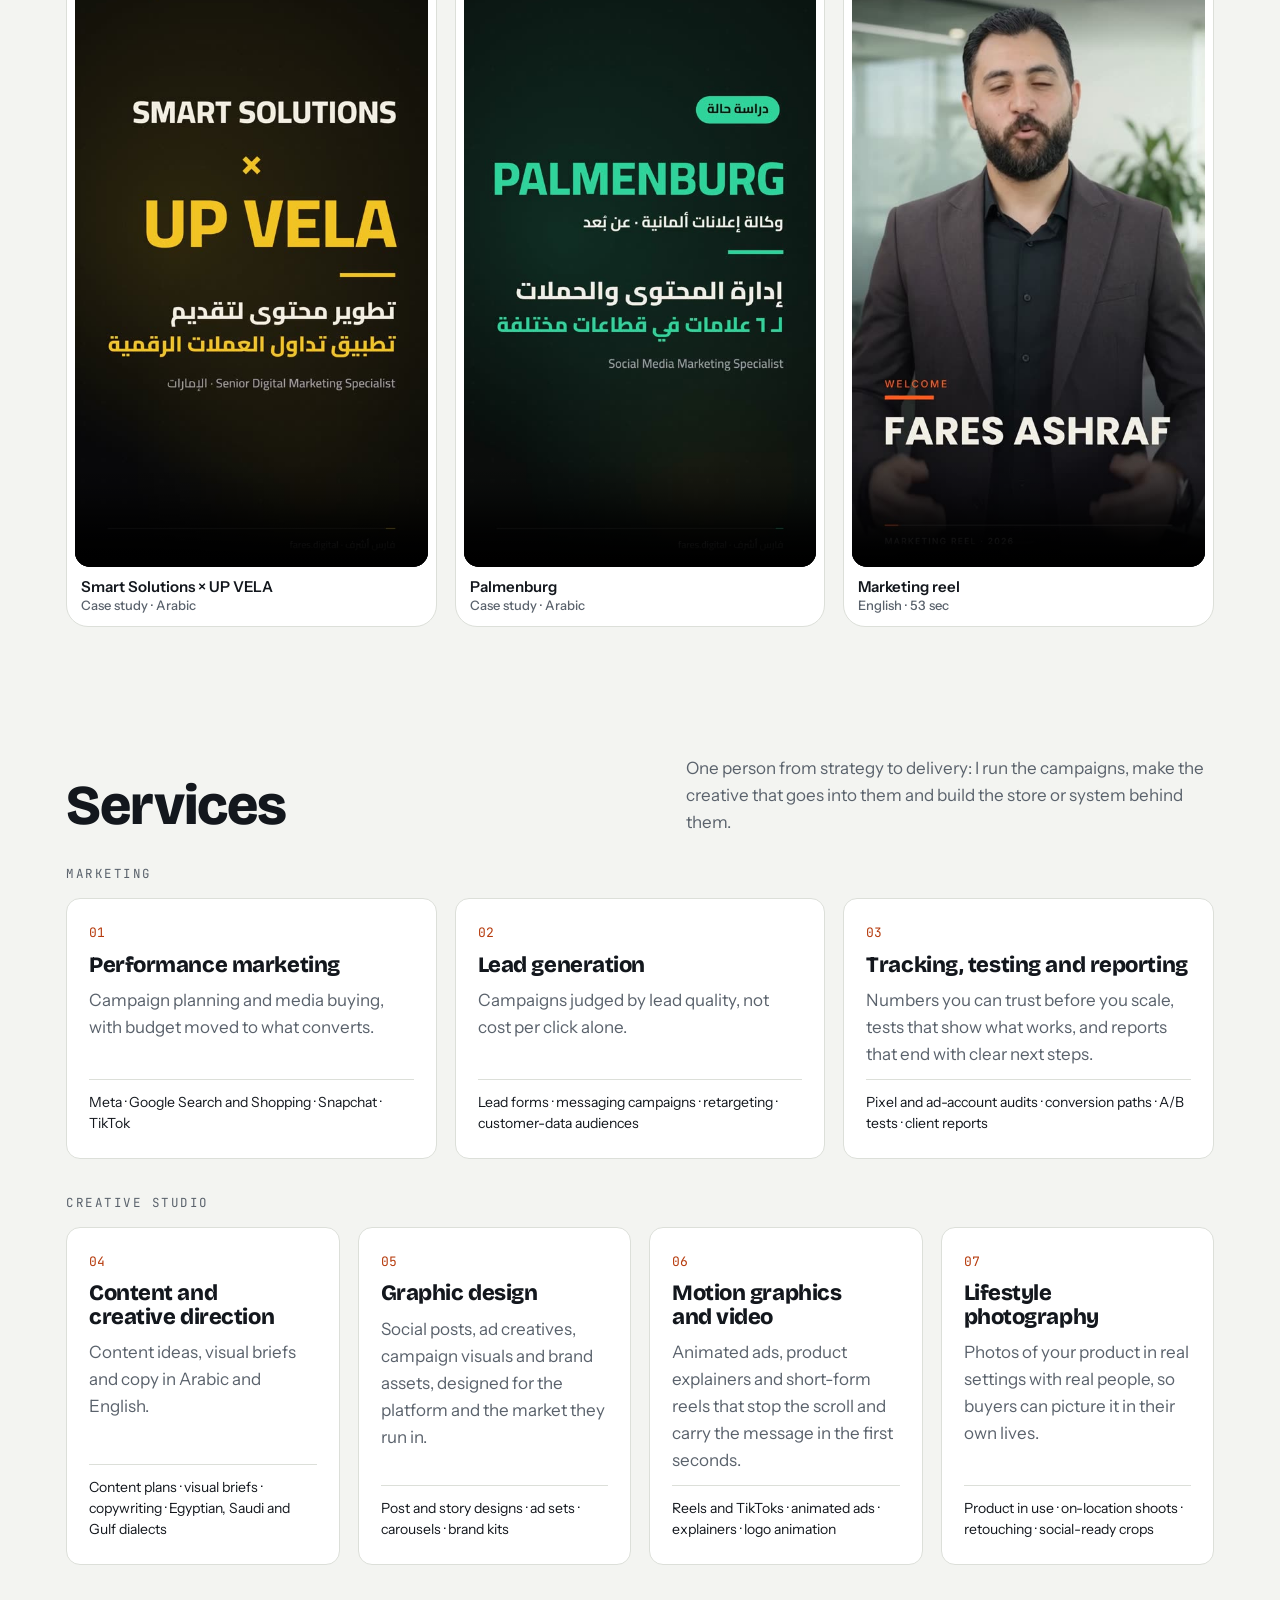
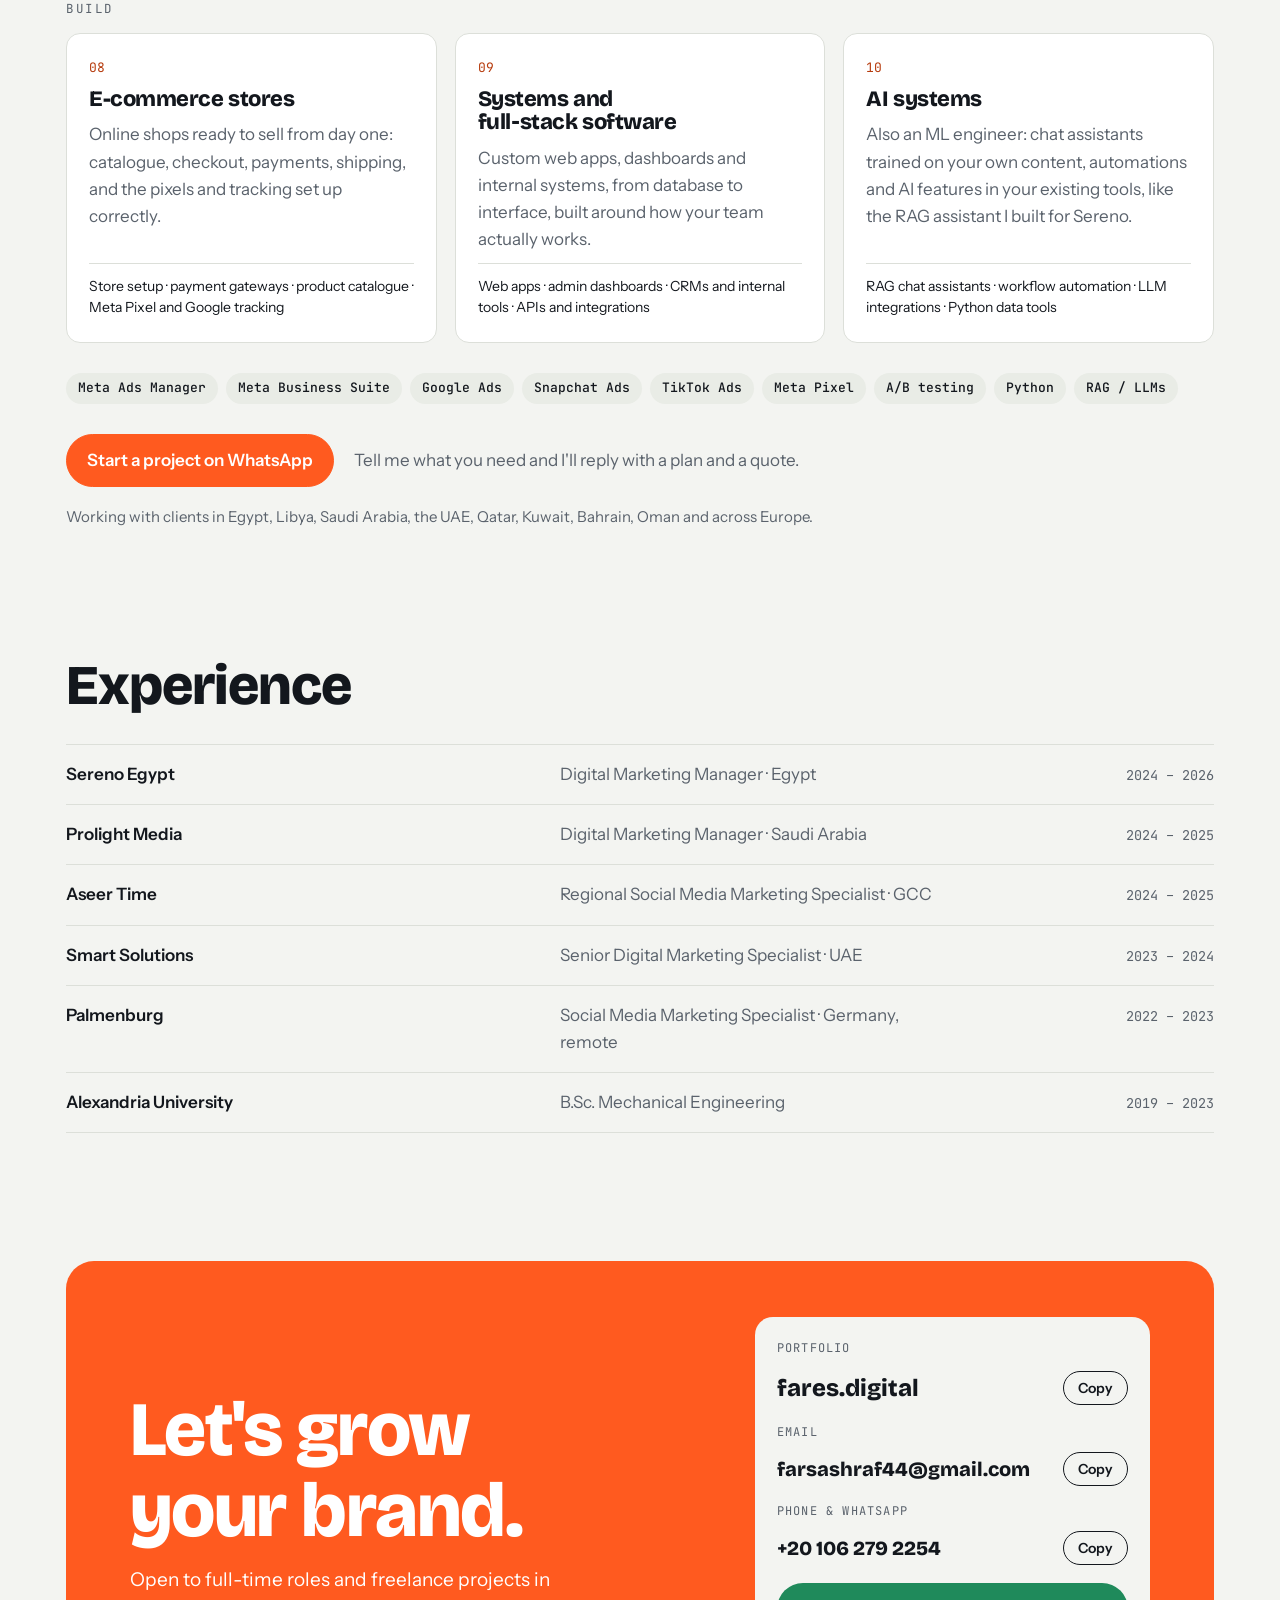
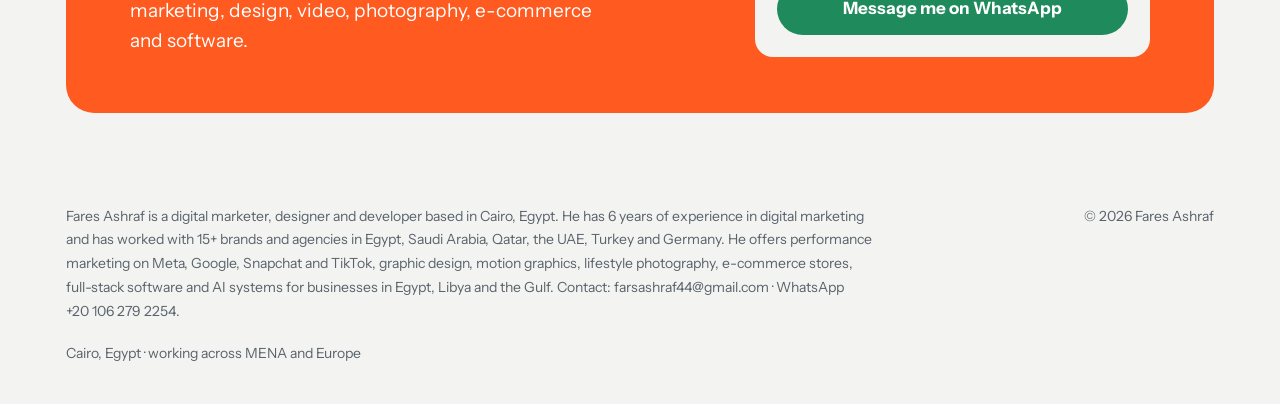
==== commit a82dd10f: "Add Instagram links to the case studies Co-Authored-By: Claude Opus 5.5 <noreply@anthropic.com> Clau" ====
--- a/index.html
+++ b/index.html
@@ -324,6 +324,11 @@
 .body h4:first-child{margin-top:0}
 .body ul{margin:0;padding-inline-start:20px;display:grid;gap:6px}
 .body li::marker{color:var(--accent)}
+.ig{display:flex;flex-wrap:wrap;align-items:center;gap:8px;margin:0 0 22px}
+.ig-l{font-family:var(--mono);font-size:12px;color:var(--muted);margin-inline-end:4px}
+html[lang="ar"] .ig-l{font-family:var(--body);font-size:13px}
+.ig a{display:inline-flex;align-items:center;gap:7px;padding:7px 13px;border:1px solid var(--line);border-radius:999px;color:var(--ink);text-decoration:none;font-size:14px;font-weight:600;line-height:1.2;transition:border-color .2s,color .2s}
+.ig a:hover,.ig a:focus-visible{border-color:var(--accent);color:var(--accent)}
 .res{display:grid;grid-template-columns:repeat(auto-fill,minmax(160px,1fr));gap:8px}
 .res>span{background:var(--chip);border-radius:12px;padding:14px 16px;display:flex;flex-direction:column;gap:4px;min-width:0}
 .res strong{font-family:var(--display);font-weight:800;font-size:24px;line-height:1.1;font-variant-numeric:tabular-nums}
@@ -498,6 +503,7 @@
         <summary><span class="no">01</span><h3><span class="dot" style="background:#FF5A1F"></span>Sereno Egypt</h3><div class="meta"><b data-i18n="c1r">Digital Marketing Manager</b><span data-i18n="c1m">Egypt · outdoor furniture · 2024–2026</span></div><span class="open" aria-hidden="true">+</span></summary>
         <div class="body">
           <div>
+            <p class="ig"><span class="ig-l" data-i18n="ig_lbl">On Instagram</span><a href="https://www.instagram.com/serenoegypt/" target="_blank" rel="noopener"><svg viewBox="0 0 24 24" width="16" height="16" fill="none" stroke="currentColor" stroke-width="2" aria-hidden="true"><rect x="3" y="3" width="18" height="18" rx="5"/><circle cx="12" cy="12" r="4"/><circle cx="17.5" cy="6.5" r="1" fill="currentColor" stroke="none"/></svg><bdi dir="ltr">@serenoegypt</bdi></a></p>
             <h4 data-i18n="lbl_ch">The challenge</h4>
             <p data-i18n="c1ch">Sereno sells to homeowners and to hotels, resorts and distributors. Each buys differently, and cheap inquiries were not turning into real orders.</p>
             <h4 data-i18n="lbl_do">What I did</h4>
@@ -529,6 +535,7 @@
         <summary><span class="no">02</span><h3><span class="dot" style="background:#E8262F"></span>Aseer Time</h3><div class="meta"><b data-i18n="c2r">Regional Social Media Marketing Specialist</b><span data-i18n="c2m">Saudi Arabia · Qatar · food &amp; drinks</span></div><span class="open" aria-hidden="true">+</span></summary>
         <div class="body">
           <div>
+            <p class="ig"><span class="ig-l" data-i18n="ig_lbl">On Instagram</span><a href="https://www.instagram.com/39ertime/" target="_blank" rel="noopener"><svg viewBox="0 0 24 24" width="16" height="16" fill="none" stroke="currentColor" stroke-width="2" aria-hidden="true"><rect x="3" y="3" width="18" height="18" rx="5"/><circle cx="12" cy="12" r="4"/><circle cx="17.5" cy="6.5" r="1" fill="currentColor" stroke="none"/></svg><bdi dir="ltr">@39ertime</bdi></a></p>
             <h4 data-i18n="lbl_ch">The challenge</h4>
             <p data-i18n="c2ch">One juice and dessert brand, several markets. Each audience needed to hear the brand in its own dialect and around its own occasions.</p>
             <h4 data-i18n="lbl_do">What I did</h4>
@@ -585,6 +592,7 @@
         <summary><span class="no">04</span><h3><span class="dot" style="background:#E0B10F"></span>Smart Solutions × UP VELA</h3><div class="meta"><b data-i18n="c4r">Senior Digital Marketing Specialist</b><span data-i18n="c4m">UAE · agency · crypto trading app</span></div><span class="open" aria-hidden="true">+</span></summary>
         <div class="body">
           <div>
+            <p class="ig"><span class="ig-l" data-i18n="ig_lbl">On Instagram</span><a href="https://www.instagram.com/reel/C0oogJBC9-1/" target="_blank" rel="noopener"><svg viewBox="0 0 24 24" width="16" height="16" fill="none" stroke="currentColor" stroke-width="2" aria-hidden="true"><rect x="3" y="3" width="18" height="18" rx="5"/><circle cx="12" cy="12" r="4"/><circle cx="17.5" cy="6.5" r="1" fill="currentColor" stroke="none"/></svg><span>UP VELA</span></a></p>
             <h4 data-i18n="lbl_ch">The challenge</h4>
             <p data-i18n="c4ch">A technical product with many parts to explain: trading bots, available coins and subscription packages, all on social feeds.</p>
             <h4 data-i18n="lbl_do">What I did</h4>
@@ -608,6 +616,7 @@
         <summary><span class="no">05</span><h3><span class="dot" style="background:#2FD49A"></span>Palmenburg</h3><div class="meta"><b data-i18n="c5r">Social Media Marketing Specialist · remote</b><span data-i18n="c5m">Germany · agency · Oct 2022 – Jun 2023 · 6 brands</span></div><span class="open" aria-hidden="true">+</span></summary>
         <div class="body">
           <div>
+            <p class="ig"><span class="ig-l" data-i18n="ig_lbl">On Instagram</span><a href="https://www.instagram.com/p/CsHLSNnIaLv/" target="_blank" rel="noopener"><svg viewBox="0 0 24 24" width="16" height="16" fill="none" stroke="currentColor" stroke-width="2" aria-hidden="true"><rect x="3" y="3" width="18" height="18" rx="5"/><circle cx="12" cy="12" r="4"/><circle cx="17.5" cy="6.5" r="1" fill="currentColor" stroke="none"/></svg><span>Pure Care</span></a><a href="https://www.instagram.com/p/CpKwy0uo43m/" target="_blank" rel="noopener"><svg viewBox="0 0 24 24" width="16" height="16" fill="none" stroke="currentColor" stroke-width="2" aria-hidden="true"><rect x="3" y="3" width="18" height="18" rx="5"/><circle cx="12" cy="12" r="4"/><circle cx="17.5" cy="6.5" r="1" fill="currentColor" stroke="none"/></svg><span>Omega Clinic</span></a><a href="https://www.instagram.com/p/Cpz-g1HIpSl/" target="_blank" rel="noopener"><svg viewBox="0 0 24 24" width="16" height="16" fill="none" stroke="currentColor" stroke-width="2" aria-hidden="true"><rect x="3" y="3" width="18" height="18" rx="5"/><circle cx="12" cy="12" r="4"/><circle cx="17.5" cy="6.5" r="1" fill="currentColor" stroke="none"/></svg><span>Purity Perfumes</span></a><a href="https://www.instagram.com/p/CtcJhJ9IpSu/" target="_blank" rel="noopener"><svg viewBox="0 0 24 24" width="16" height="16" fill="none" stroke="currentColor" stroke-width="2" aria-hidden="true"><rect x="3" y="3" width="18" height="18" rx="5"/><circle cx="12" cy="12" r="4"/><circle cx="17.5" cy="6.5" r="1" fill="currentColor" stroke="none"/></svg><span>Skilled Center</span></a></p>
             <h4 data-i18n="lbl_ch">The challenge</h4>
             <p data-i18n="c5ch">Six clients in six sectors: two clinics, a language center, a perfume house, a sweets maker and a children's show. Each needed its own voice and goal.</p>
             <h4 data-i18n="lbl_do">What I did</h4>
